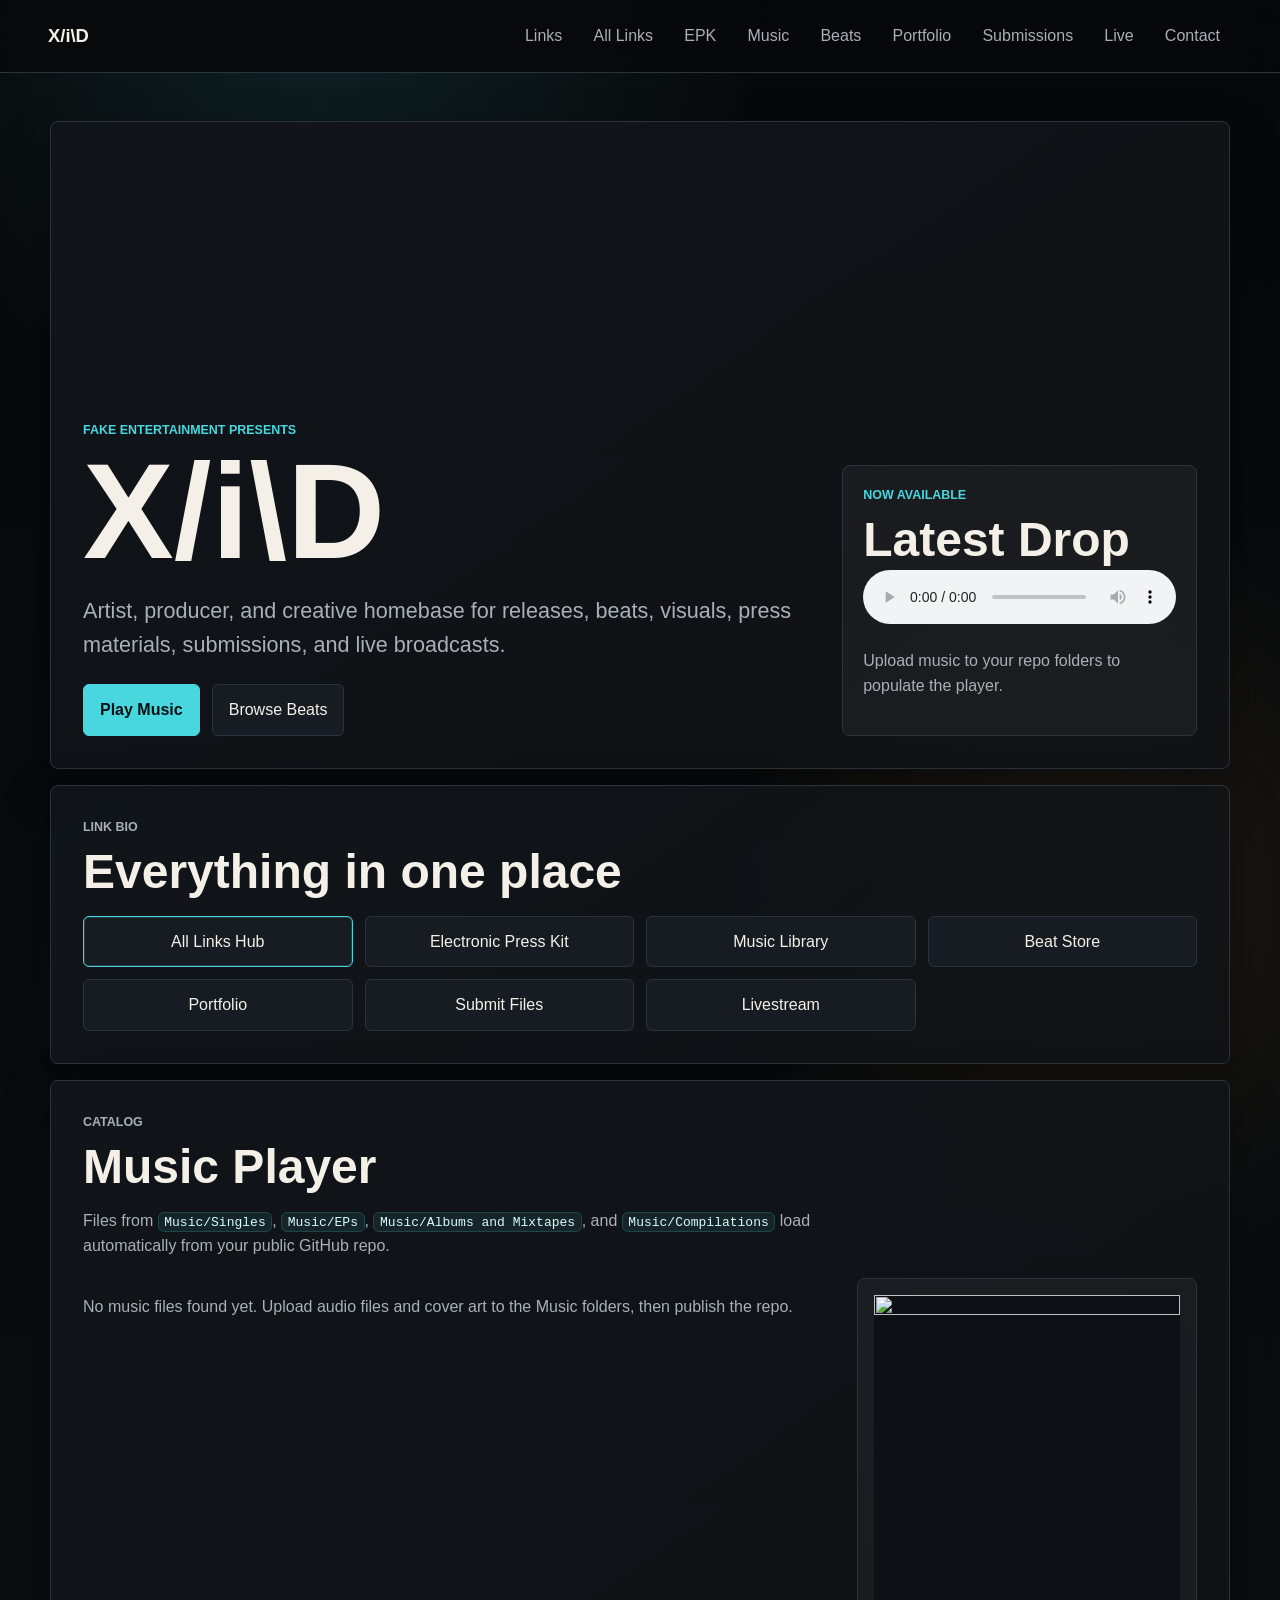
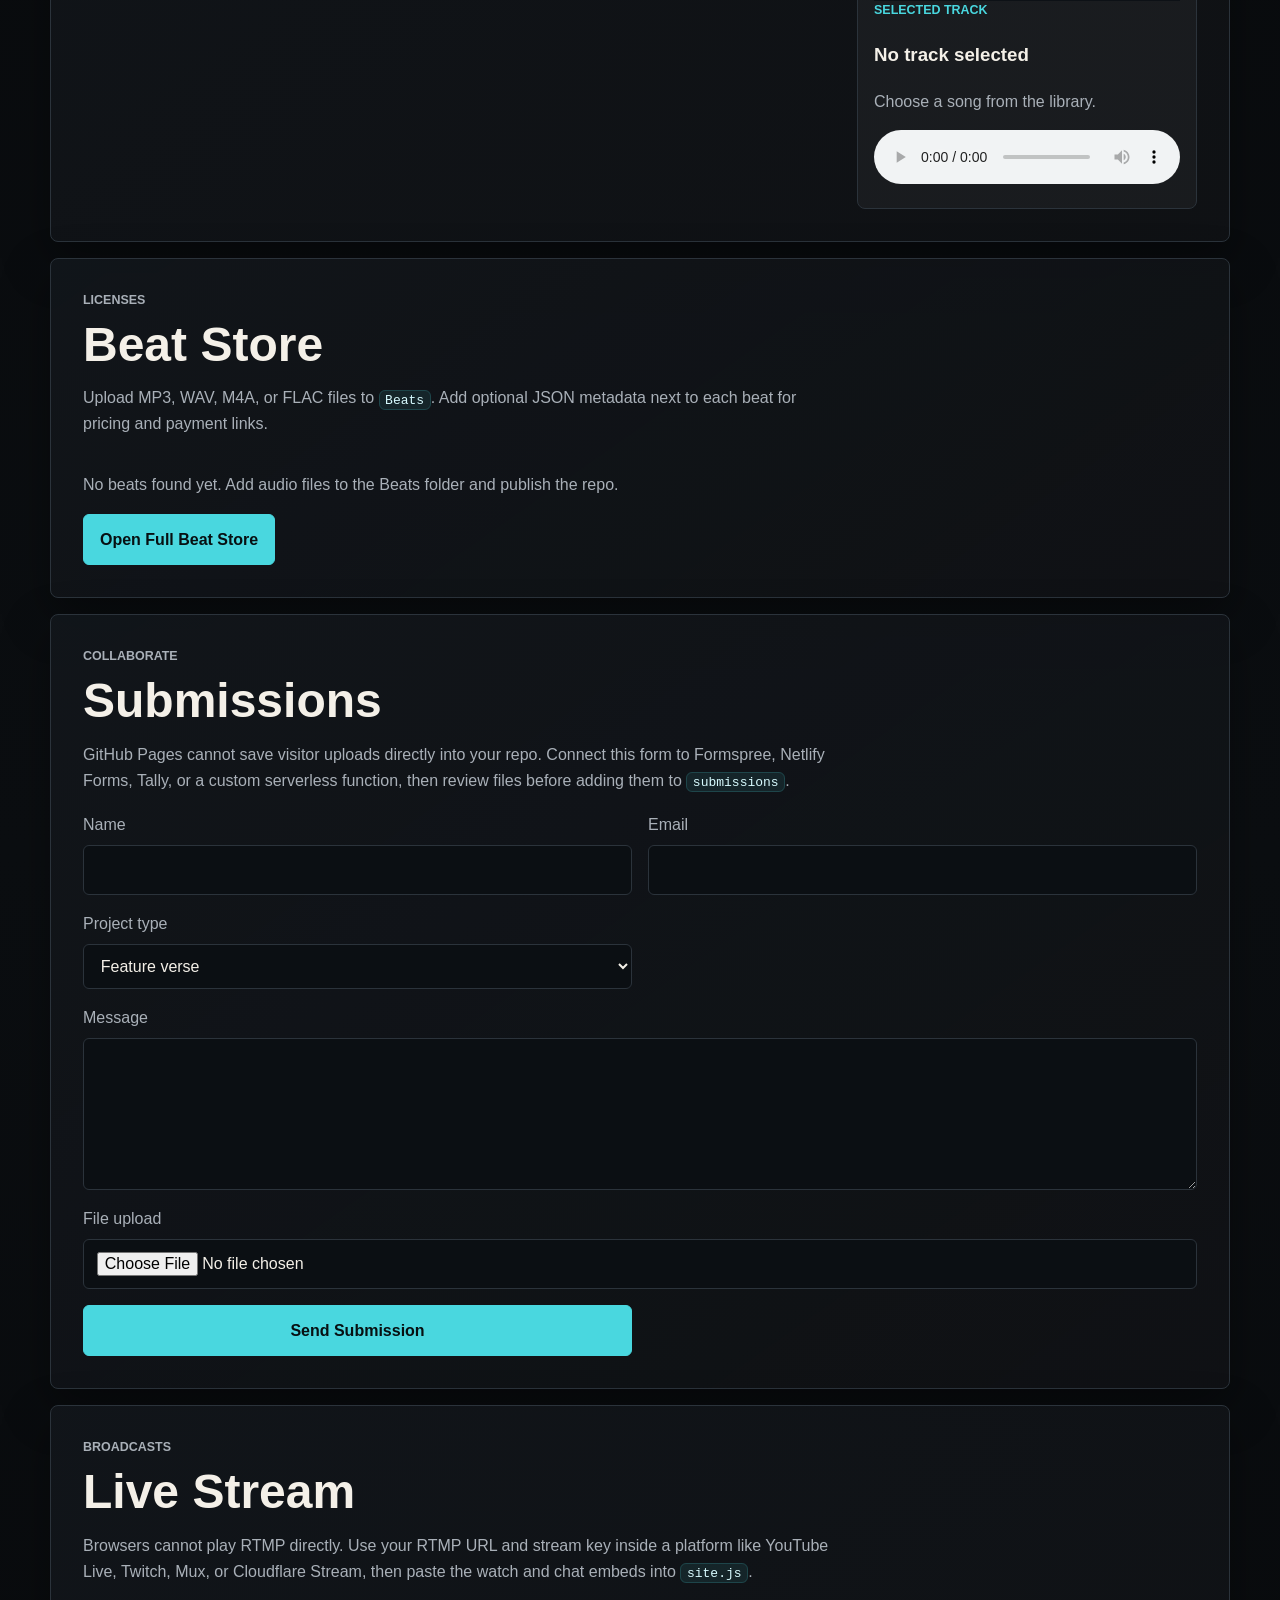
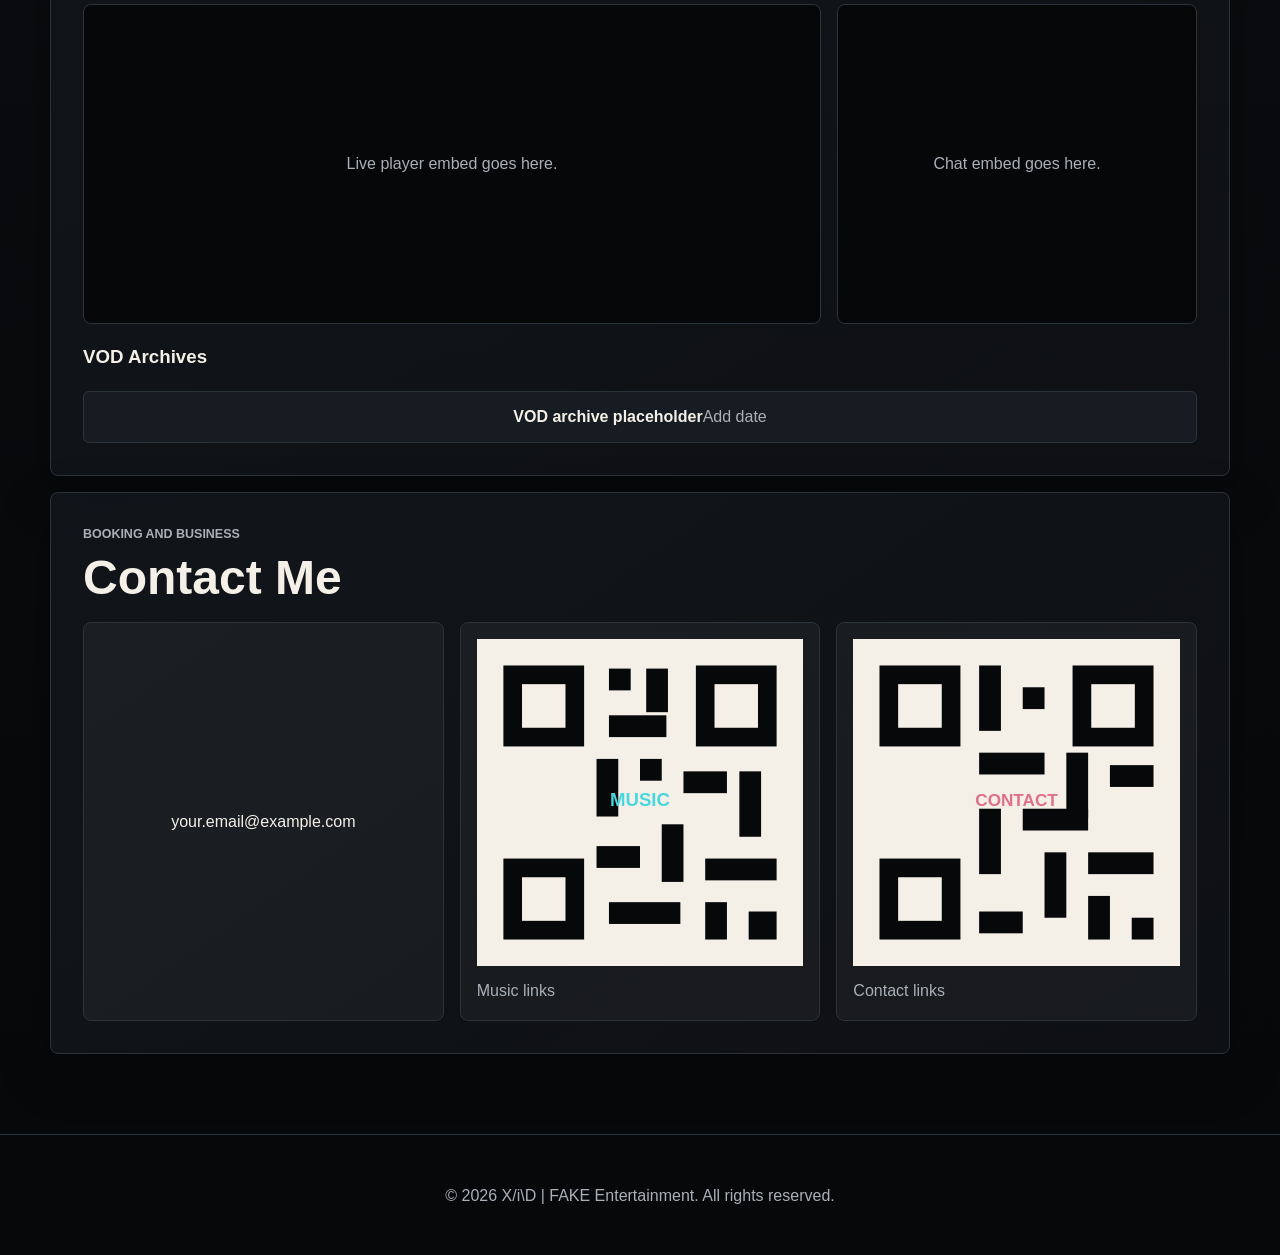
==== index.html @ 78665a9a "new file:   "Music/Singles/B\303\212TTR D\303\205YZZ/B\303\212TTR D\303\205YZZ.wav" 	new file:   "Mu" ====
<!DOCTYPE html>
<html lang="en">
<head>
    <meta charset="UTF-8">
    <meta name="viewport" content="width=device-width, initial-scale=1.0">
    <title>X/i\D | Homebase</title>
    <meta name="description" content="The official homebase for X/i\D: EPK, music, beat store, portfolio, submissions, livestreams, and contact links.">
    <link rel="stylesheet" href="style.css">
</head>
<body>
    <header class="site-header">
        <a class="brand" href="index.html" aria-label="X/i\D home">X/i\D</a>
        <nav class="site-nav" aria-label="Primary navigation">
            <a href="#links">Links</a>
            <a href="links.html">All Links</a>
            <a href="epk.html">EPK</a>
            <a href="#music">Music</a>
            <a href="beatstore.html">Beats</a>
            <a href="portfolio.html">Portfolio</a>
            <a href="#submissions">Submissions</a>
            <a href="#live">Live</a>
            <a href="#contact">Contact</a>
        </nav>
    </header>

    <main>
        <section class="hero section-band" id="top">
            <div class="hero-copy">
                <p class="eyebrow">FAKE Entertainment presents</p>
                <h1>X/i\D</h1>
                <p class="lead">Artist, producer, and creative homebase for releases, beats, visuals, press materials, submissions, and live broadcasts.</p>
                <div class="hero-actions">
                    <a class="button primary" href="#music">Play Music</a>
                    <a class="button" href="beatstore.html">Browse Beats</a>
                </div>
            </div>
            <div class="hero-panel" aria-label="Featured player">
                <p class="panel-label">Now available</p>
                <h2>Latest Drop</h2>
                <audio controls preload="metadata" id="featured-player"></audio>
                <p class="muted" id="featured-title">Upload music to your repo folders to populate the player.</p>
            </div>
        </section>

        <section class="section-band" id="links">
            <div class="section-heading">
                <p class="eyebrow">Link bio</p>
                <h2>Everything in one place</h2>
            </div>
            <div class="link-grid">
                <a class="link-tile featured-link" href="links.html">All Links Hub</a>
                <a class="link-tile" href="epk.html">Electronic Press Kit</a>
                <a class="link-tile" href="#music">Music Library</a>
                <a class="link-tile" href="beatstore.html">Beat Store</a>
                <a class="link-tile" href="portfolio.html">Portfolio</a>
                <a class="link-tile" href="#submissions">Submit Files</a>
                <a class="link-tile" href="#live">Livestream</a>
            </div>
        </section>

        <section class="section-band" id="music">
            <div class="section-heading">
                <p class="eyebrow">Catalog</p>
                <h2>Music Player</h2>
                <p>Files from <code>Music/Singles</code>, <code>Music/EPs</code>, <code>Music/Albums and Mixtapes</code>, and <code>Music/Compilations</code> load automatically from your public GitHub repo.</p>
            </div>
            <div class="tabs" id="music-tabs" role="tablist" aria-label="Music categories"></div>
            <div class="music-layout">
                <div class="release-grid" id="music-library" aria-live="polite"></div>
                <aside class="player-dock" aria-label="Music player">
                    <img id="player-art" src="" alt="" hidden>
                    <p class="panel-label">Selected track</p>
                    <h3 id="player-title">No track selected</h3>
                    <p class="muted" id="player-meta">Choose a song from the library.</p>
                    <audio id="main-audio" controls preload="metadata"></audio>
                </aside>
            </div>
        </section>

        <section class="section-band" id="beat-preview">
            <div class="section-heading">
                <p class="eyebrow">Licenses</p>
                <h2>Beat Store</h2>
                <p>Upload MP3, WAV, M4A, or FLAC files to <code>Beats</code>. Add optional JSON metadata next to each beat for pricing and payment links.</p>
            </div>
            <div class="beat-grid" id="beats-preview" aria-live="polite"></div>
            <a class="button primary" href="beatstore.html">Open Full Beat Store</a>
        </section>

        <section class="section-band" id="submissions">
            <div class="section-heading">
                <p class="eyebrow">Collaborate</p>
                <h2>Submissions</h2>
                <p>GitHub Pages cannot save visitor uploads directly into your repo. Connect this form to Formspree, Netlify Forms, Tally, or a custom serverless function, then review files before adding them to <code>submissions</code>.</p>
            </div>
            <form class="submission-form" action="https://formspree.io/f/YOUR_FORM_ID" method="POST" enctype="multipart/form-data">
                <label>Name<input name="name" autocomplete="name" required></label>
                <label>Email<input name="email" type="email" autocomplete="email" required></label>
                <label>Project type
                    <select name="project_type">
                        <option>Feature verse</option>
                        <option>Beat submission</option>
                        <option>Mix/master request</option>
                        <option>Visual portfolio inquiry</option>
                    </select>
                </label>
                <label>Message<textarea name="message" rows="5" required></textarea></label>
                <label>File upload<input name="upload" type="file" accept=".mp3,.wav,.m4a,.flac,.zip,.jpg,.png,.pdf"></label>
                <button class="button primary" type="submit">Send Submission</button>
            </form>
        </section>

        <section class="section-band" id="live">
            <div class="section-heading">
                <p class="eyebrow">Broadcasts</p>
                <h2>Live Stream</h2>
                <p>Browsers cannot play RTMP directly. Use your RTMP URL and stream key inside a platform like YouTube Live, Twitch, Mux, or Cloudflare Stream, then paste the watch and chat embeds into <code>site.js</code>.</p>
            </div>
            <div class="live-grid">
                <div class="embed-shell" id="live-player">Live player embed goes here.</div>
                <div class="embed-shell chat" id="live-chat">Chat embed goes here.</div>
            </div>
            <h3>VOD Archives</h3>
            <div class="vod-grid" id="vod-archives"></div>
        </section>

        <section class="section-band" id="contact">
            <div class="section-heading">
                <p class="eyebrow">Booking and business</p>
                <h2>Contact Me</h2>
            </div>
            <div class="contact-grid">
                <a class="contact-card" href="mailto:your.email@example.com">your.email@example.com</a>
                <figure class="qr-card">
                    <img src="assets/qr-music.svg" alt="QR code for music links">
                    <figcaption>Music links</figcaption>
                </figure>
                <figure class="qr-card">
                    <img src="assets/qr-contact.svg" alt="QR code for contact links">
                    <figcaption>Contact links</figcaption>
                </figure>
            </div>
        </section>
    </main>

    <footer>
        <p>&copy; <span id="year"></span> X/i\D | FAKE Entertainment. All rights reserved.</p>
    </footer>

    <script src="site.js"></script>
</body>
</html>
---- style.css ----
:root {
    --bg: #07080a;
    --surface: #11151a;
    --surface-2: #171c22;
    --text: #f4f0e8;
    --muted: #a9b0b8;
    --line: #2b333b;
    --cyan: #49d7df;
    --gold: #f0b85b;
    --rose: #df6f8b;
    --green: #8fcb9b;
    --shadow: 0 18px 48px rgba(0, 0, 0, 0.35);
}

* {
    box-sizing: border-box;
}

html {
    scroll-behavior: smooth;
}

body {
    margin: 0;
    color: var(--text);
    background:
        radial-gradient(circle at 25% 0%, rgba(73, 215, 223, 0.12), transparent 28rem),
        radial-gradient(circle at 85% 20%, rgba(240, 184, 91, 0.1), transparent 24rem),
        linear-gradient(180deg, #07080a 0%, #0b0e11 55%, #07080a 100%);
    font-family: Inter, "Segoe UI", Roboto, Arial, sans-serif;
    line-height: 1.6;
}

a {
    color: inherit;
}

img {
    display: block;
    max-width: 100%;
}

code,
pre {
    color: #d8fbff;
    background: rgba(73, 215, 223, 0.09);
    border: 1px solid rgba(73, 215, 223, 0.18);
    border-radius: 6px;
}

code {
    padding: 0.1rem 0.35rem;
}

pre {
    overflow-x: auto;
    padding: 1rem;
}

.site-header {
    position: sticky;
    top: 0;
    z-index: 10;
    display: flex;
    align-items: center;
    justify-content: space-between;
    gap: 1rem;
    padding: 1rem clamp(1rem, 4vw, 3rem);
    background: rgba(7, 8, 10, 0.88);
    border-bottom: 1px solid var(--line);
    backdrop-filter: blur(16px);
}

.brand {
    color: var(--text);
    font-size: 1.15rem;
    font-weight: 800;
    letter-spacing: 0;
    text-decoration: none;
}

.site-nav {
    display: flex;
    flex-wrap: wrap;
    justify-content: flex-end;
    gap: 0.45rem;
}

.site-nav a {
    min-height: 2.2rem;
    display: inline-flex;
    align-items: center;
    padding: 0.45rem 0.75rem;
    color: var(--muted);
    text-decoration: none;
    border-radius: 6px;
    transition: color 160ms ease, background 160ms ease;
}

.site-nav a:hover,
.site-nav a[aria-current="page"] {
    color: var(--text);
    background: rgba(255, 255, 255, 0.08);
}

main {
    width: min(1180px, calc(100% - 2rem));
    margin: 0 auto;
    padding: 2rem 0 4rem;
}

.section-band {
    margin: 1rem 0;
    padding: clamp(1.15rem, 3vw, 2rem);
    background: linear-gradient(145deg, rgba(17, 21, 26, 0.95), rgba(16, 18, 21, 0.82));
    border: 1px solid var(--line);
    border-radius: 8px;
    box-shadow: var(--shadow);
}

.hero {
    min-height: 72vh;
    display: grid;
    grid-template-columns: minmax(0, 1.35fr) minmax(300px, 0.65fr);
    align-items: end;
    gap: 1.4rem;
}

.hero.compact {
    min-height: 34vh;
    align-items: center;
}

.hero h1 {
    margin: 0;
    font-size: clamp(3.4rem, 12vw, 8.5rem);
    line-height: 0.9;
    letter-spacing: 0;
}

.hero.compact h1 {
    font-size: clamp(2.6rem, 8vw, 5.8rem);
}

.lead {
    max-width: 64ch;
    color: var(--muted);
    font-size: clamp(1.05rem, 2vw, 1.35rem);
}

.eyebrow,
.panel-label {
    margin: 0 0 0.55rem;
    color: var(--cyan);
    font-size: 0.78rem;
    font-weight: 800;
    text-transform: uppercase;
}

.hero-actions,
.tabs,
.list-stack {
    display: flex;
    flex-wrap: wrap;
    gap: 0.75rem;
}

.link-grid {
    display: grid;
    grid-template-columns: repeat(auto-fit, minmax(220px, 1fr));
    gap: 0.75rem;
}

.button,
button.button,
.link-tile,
.list-stack a {
    min-height: 2.75rem;
    display: inline-flex;
    align-items: center;
    justify-content: center;
    padding: 0.75rem 1rem;
    color: var(--text);
    background: var(--surface-2);
    border: 1px solid var(--line);
    border-radius: 6px;
    text-align: center;
    text-decoration: none;
    cursor: pointer;
    font: inherit;
}

.button.primary,
button.button.primary,
.tabs button.active {
    color: #071012;
    background: var(--cyan);
    border-color: var(--cyan);
    font-weight: 800;
}

.hero-panel,
.player-dock,
.contact-card,
.qr-card,
.project-card,
.release-card,
.beat-card,
.stat-grid div {
    background: rgba(255, 255, 255, 0.045);
    border: 1px solid var(--line);
    border-radius: 8px;
}

.hero-panel {
    padding: 1.25rem;
}

.hero-panel audio,
.player-dock audio,
.release-card audio,
.beat-card audio {
    width: 100%;
}

.section-heading {
    max-width: 760px;
    margin-bottom: 1.2rem;
}

.section-heading h2,
.project-card h2,
.hero-panel h2 {
    margin: 0 0 0.35rem;
    font-size: clamp(1.7rem, 4vw, 3rem);
    line-height: 1.04;
    letter-spacing: 0;
}

.section-heading p,
.muted {
    color: var(--muted);
}

.music-layout {
    display: grid;
    grid-template-columns: minmax(0, 1fr) minmax(280px, 340px);
    gap: 1rem;
    align-items: start;
}

.release-grid,
.beat-grid,
.portfolio-grid,
.media-grid,
.contact-grid,
.vod-grid,
.stat-grid {
    display: grid;
    grid-template-columns: repeat(auto-fit, minmax(220px, 1fr));
    gap: 1rem;
}

.release-card,
.beat-card,
.project-card {
    overflow: hidden;
}

.release-card img,
.beat-card img,
.project-card img,
.media-grid img,
.qr-card img,
#player-art {
    width: 100%;
    aspect-ratio: 1;
    object-fit: cover;
    background: #0d1116;
}

.release-card .card-body,
.beat-card .card-body,
.project-card {
    padding: 1rem;
}

.release-card h3,
.beat-card h3,
.project-card h2 {
    margin: 0 0 0.35rem;
}

.card-meta {
    margin: 0 0 0.8rem;
    color: var(--muted);
    font-size: 0.93rem;
}

.player-dock {
    position: sticky;
    top: 5.5rem;
    padding: 1rem;
}

.submission-form {
    display: grid;
    grid-template-columns: repeat(2, minmax(0, 1fr));
    gap: 1rem;
}

.submission-form label {
    display: grid;
    gap: 0.45rem;
    color: var(--muted);
}

.submission-form label:nth-child(4),
.submission-form label:nth-child(5) {
    grid-column: 1 / -1;
}

input,
select,
textarea {
    width: 100%;
    min-height: 2.8rem;
    padding: 0.7rem 0.8rem;
    color: var(--text);
    background: #0b0f13;
    border: 1px solid var(--line);
    border-radius: 6px;
    font: inherit;
}

textarea {
    resize: vertical;
}

.live-grid {
    display: grid;
    grid-template-columns: minmax(0, 1fr) minmax(260px, 360px);
    gap: 1rem;
}

.embed-shell {
    min-height: 320px;
    display: grid;
    place-items: center;
    padding: 1rem;
    color: var(--muted);
    background: #050709;
    border: 1px solid var(--line);
    border-radius: 8px;
    overflow: hidden;
}

.embed-shell.wide {
    min-height: 420px;
}

.embed-shell iframe {
    width: 100%;
    height: 100%;
    border: 0;
}

.qr-card {
    margin: 0;
    padding: 1rem;
}

.qr-card figcaption {
    margin-top: 0.75rem;
    color: var(--muted);
}

footer {
    padding: 2rem 1rem;
    color: var(--muted);
    text-align: center;
    border-top: 1px solid var(--line);
}

@media (max-width: 820px) {
    .site-header {
        align-items: flex-start;
        flex-direction: column;
    }

    .site-nav {
        justify-content: flex-start;
    }

    .hero,
    .music-layout,
    .live-grid,
    .submission-form {
        grid-template-columns: 1fr;
    }

    .player-dock {
        position: static;
    }
}

.links-page {
    width: min(760px, calc(100% - 2rem));
}

.all-links-hero {
    min-height: auto;
    text-align: center;
}

.all-links-hero h1 {
    margin: 0;
    font-size: clamp(3rem, 10vw, 6rem);
    line-height: 0.9;
}

.all-links-hero .lead {
    margin-left: auto;
    margin-right: auto;
}

.profile-avatar {
    width: min(160px, 42vw);
    aspect-ratio: 1;
    margin: 0 auto 1rem;
    border: 2px solid var(--line);
    border-radius: 50%;
    object-fit: cover;
    box-shadow: 0 18px 44px rgba(0, 0, 0, 0.34);
}

.quick-socials,
.link-stack,
.social-grid {
    display: grid;
    gap: 0.75rem;
}

.quick-socials {
    grid-template-columns: repeat(auto-fit, minmax(120px, 1fr));
    margin-top: 1.2rem;
}

.quick-socials a,
.social-grid a {
    padding: 0.85rem 1rem;
    color: var(--text);
    background: rgba(255, 255, 255, 0.05);
    border: 1px solid var(--line);
    border-radius: 8px;
    text-decoration: none;
}

.mega-link {
    display: grid;
    gap: 0.15rem;
    padding: 1.05rem 1.15rem;
    color: var(--text);
    background: rgba(255, 255, 255, 0.05);
    border: 1px solid var(--line);
    border-left-width: 6px;
    border-radius: 8px;
    text-decoration: none;
}

.mega-link span {
    font-size: 1.2rem;
    font-weight: 800;
}

.mega-link small,
.social-grid span {
    color: var(--muted);
}

.accent-cyan { border-left-color: var(--cyan); }
.accent-gold { border-left-color: var(--gold); }
.accent-rose { border-left-color: var(--rose); }
.accent-green { border-left-color: var(--green); }

.compact-links {
    grid-template-columns: repeat(auto-fit, minmax(160px, 1fr));
}

.link-tile {
    width: 100%;
}

.featured-link {
    border-color: var(--cyan);
    box-shadow: 0 0 0 1px rgba(73, 215, 223, 0.18) inset;
}

.social-grid {
    grid-template-columns: repeat(auto-fit, minmax(180px, 1fr));
}

.social-grid strong,
.social-grid span {
    display: block;
}

/* Better focus styles and mobile polish */
:focus-visible {
    outline: 2px solid var(--cyan);
    outline-offset: 3px;
}

.contact-card {
    min-height: 8rem;
    display: flex;
    align-items: center;
    justify-content: center;
    padding: 1rem;
    text-align: center;
    text-decoration: none;
    overflow-wrap: anywhere;
}

.mega-link:hover,
.quick-socials a:hover,
.social-grid a:hover,
.link-tile:hover,
.button:hover {
    transform: translateY(-1px);
    border-color: rgba(73, 215, 223, 0.55);
}

.mega-link,
.quick-socials a,
.social-grid a,
.link-tile,
.button {
    transition: transform 160ms ease, border-color 160ms ease, background 160ms ease;
}

@media (max-width: 560px) {
    main,
    .links-page {
        width: min(100% - 1rem, 1180px);
        padding-top: 1rem;
    }

    .section-band {
        padding: 1rem;
    }

    .site-nav a {
        padding-inline: 0.62rem;
        font-size: 0.92rem;
    }

    .link-grid,
    .compact-links,
    .quick-socials,
    .social-grid {
        grid-template-columns: 1fr;
    }

    .hero h1,
    .all-links-hero h1 {
        font-size: clamp(3rem, 18vw, 5rem);
    }
}
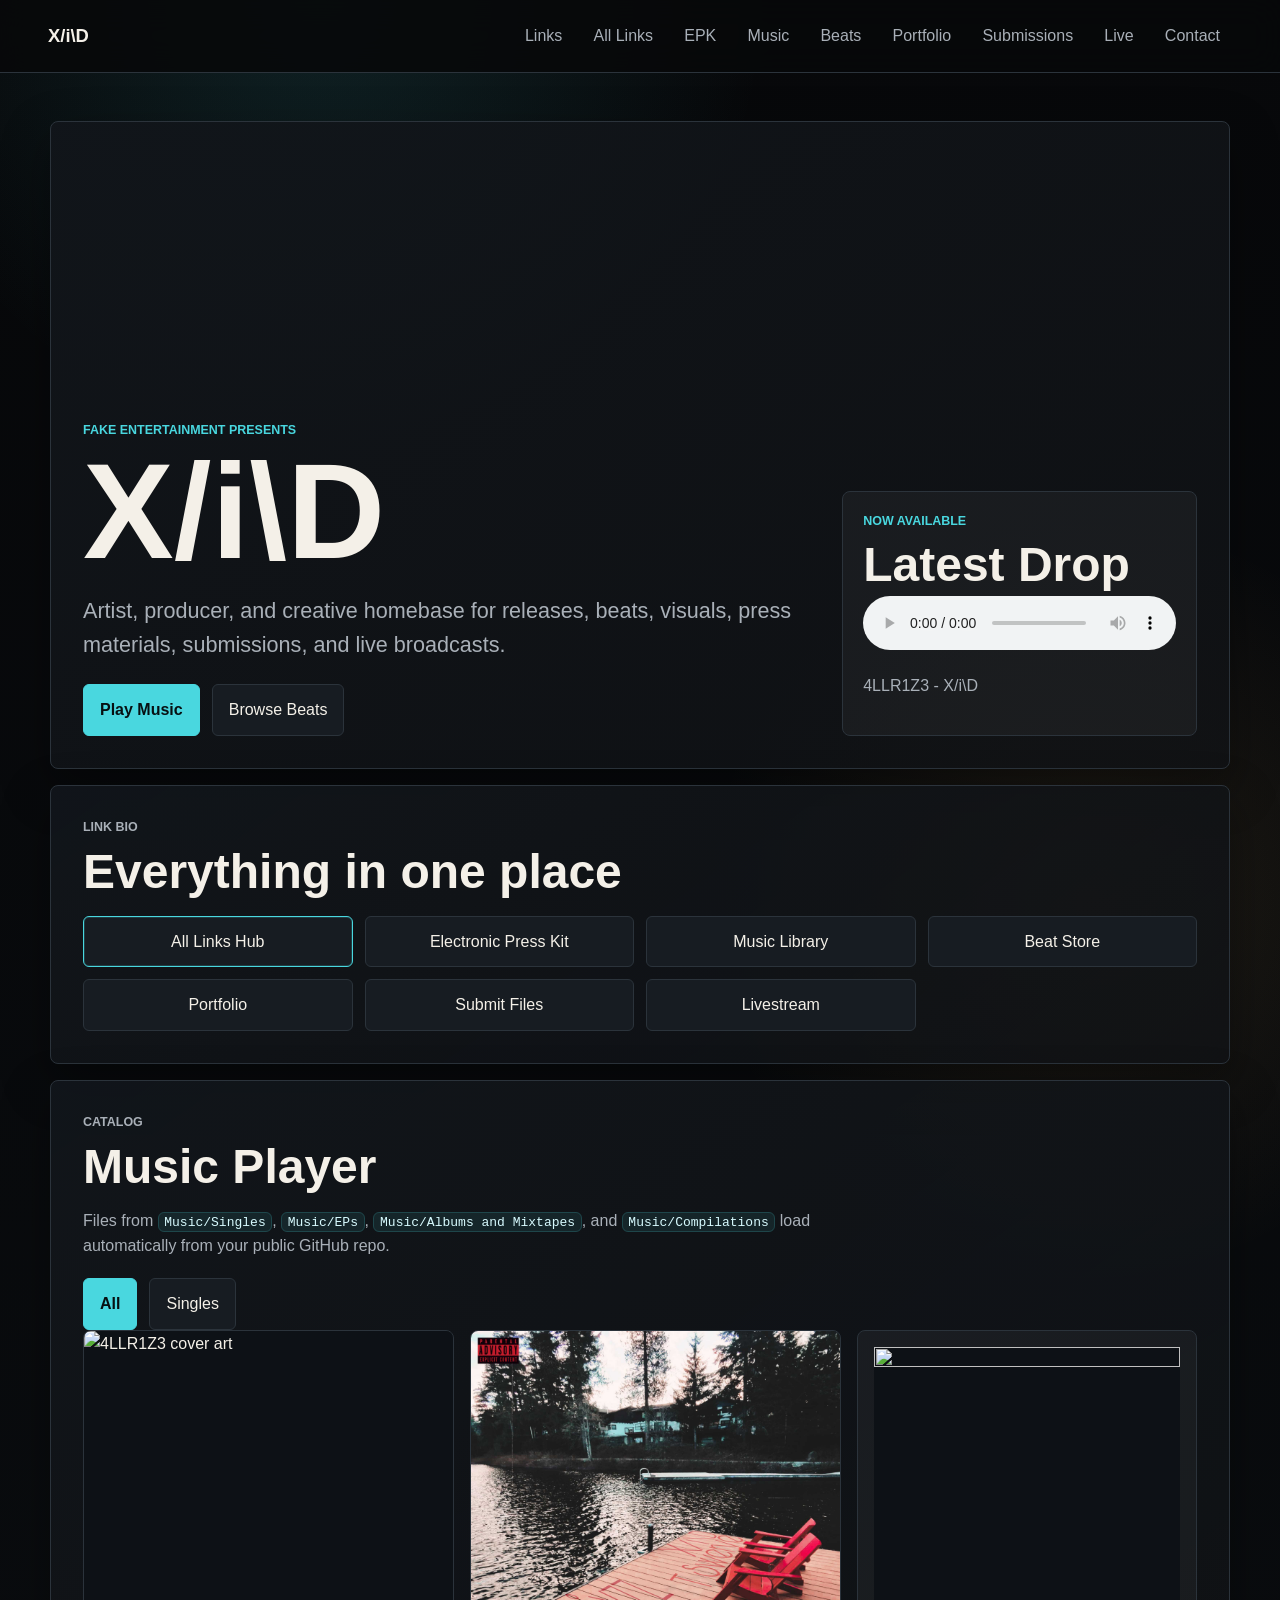
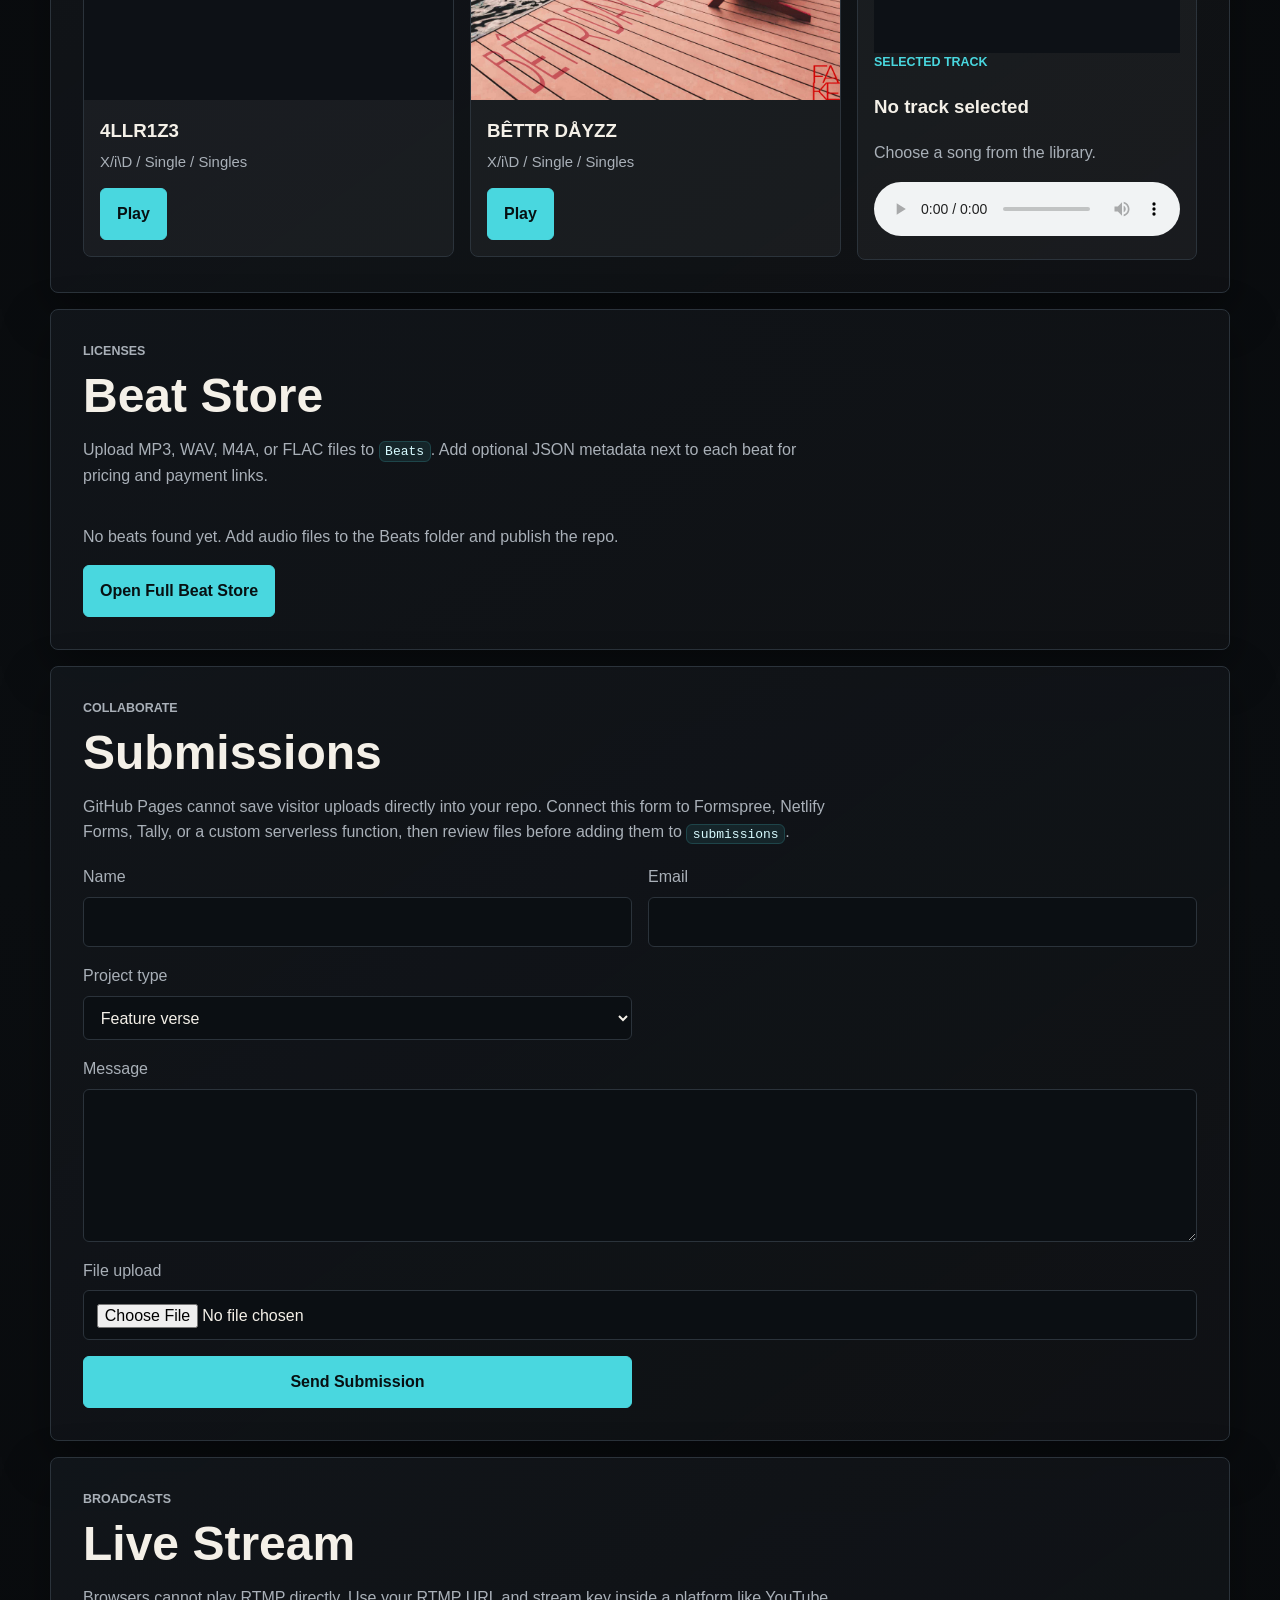
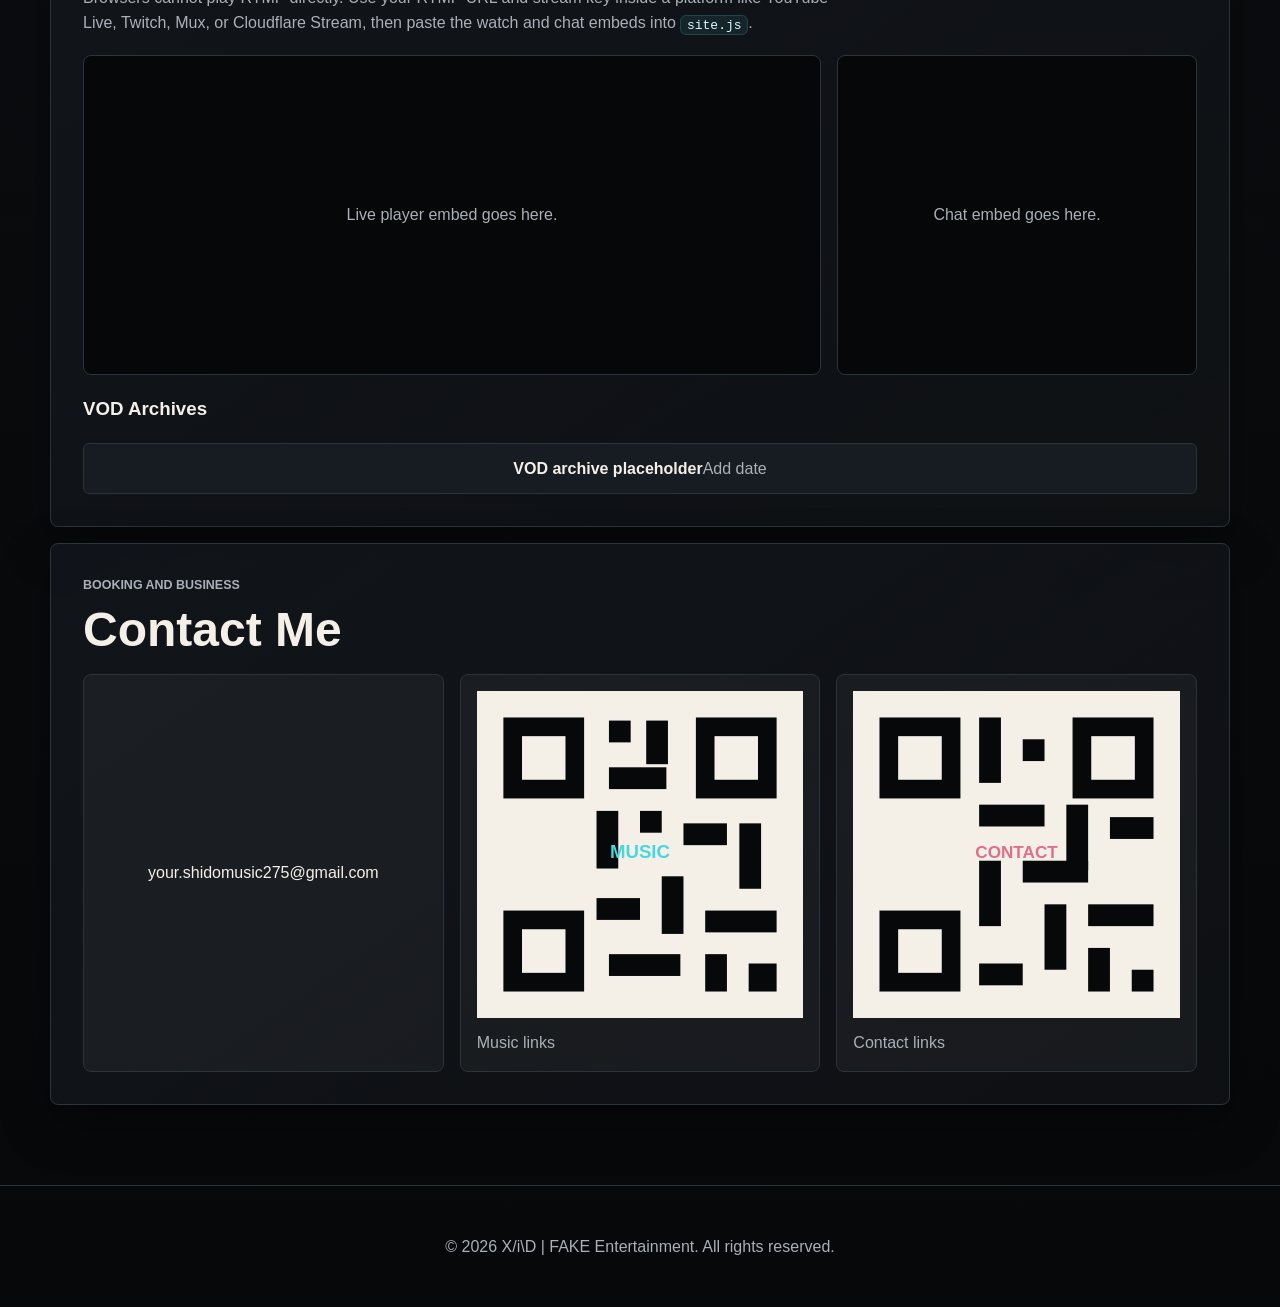
==== commit 5ff347a4: "new file:   Music/EPs/The JailBreakk/DeDdwr0ng.wav 	new file:   Music/EPs/The JailBreakk/DrVgGaH.wav" ====
--- a/index.html
+++ b/index.html
@@ -12,7 +12,7 @@
         <a class="brand" href="index.html" aria-label="X/i\D home">X/i\D</a>
         <nav class="site-nav" aria-label="Primary navigation">
             <a href="#links">Links</a>
-            <a href="links.html">All Links</a>
+            <a href="link.html">All Links</a>
             <a href="epk.html">EPK</a>
             <a href="#music">Music</a>
             <a href="beatstore.html">Beats</a>
@@ -48,7 +48,7 @@
                 <h2>Everything in one place</h2>
             </div>
             <div class="link-grid">
-                <a class="link-tile featured-link" href="links.html">All Links Hub</a>
+                <a class="link-tile featured-link" href="link.html">All Links Hub</a>
                 <a class="link-tile" href="epk.html">Electronic Press Kit</a>
                 <a class="link-tile" href="#music">Music Library</a>
                 <a class="link-tile" href="beatstore.html">Beat Store</a>
@@ -130,7 +130,7 @@
                 <h2>Contact Me</h2>
             </div>
             <div class="contact-grid">
-                <a class="contact-card" href="mailto:your.email@example.com">your.email@example.com</a>
+                <a class="contact-card" href="mailto:your.shidomusic275@gmail.com">your.shidomusic275@gmail.com</a>
                 <figure class="qr-card">
                     <img src="assets/qr-music.svg" alt="QR code for music links">
                     <figcaption>Music links</figcaption>
@@ -151,3 +151,4 @@
 </body>
 </html>
 
+
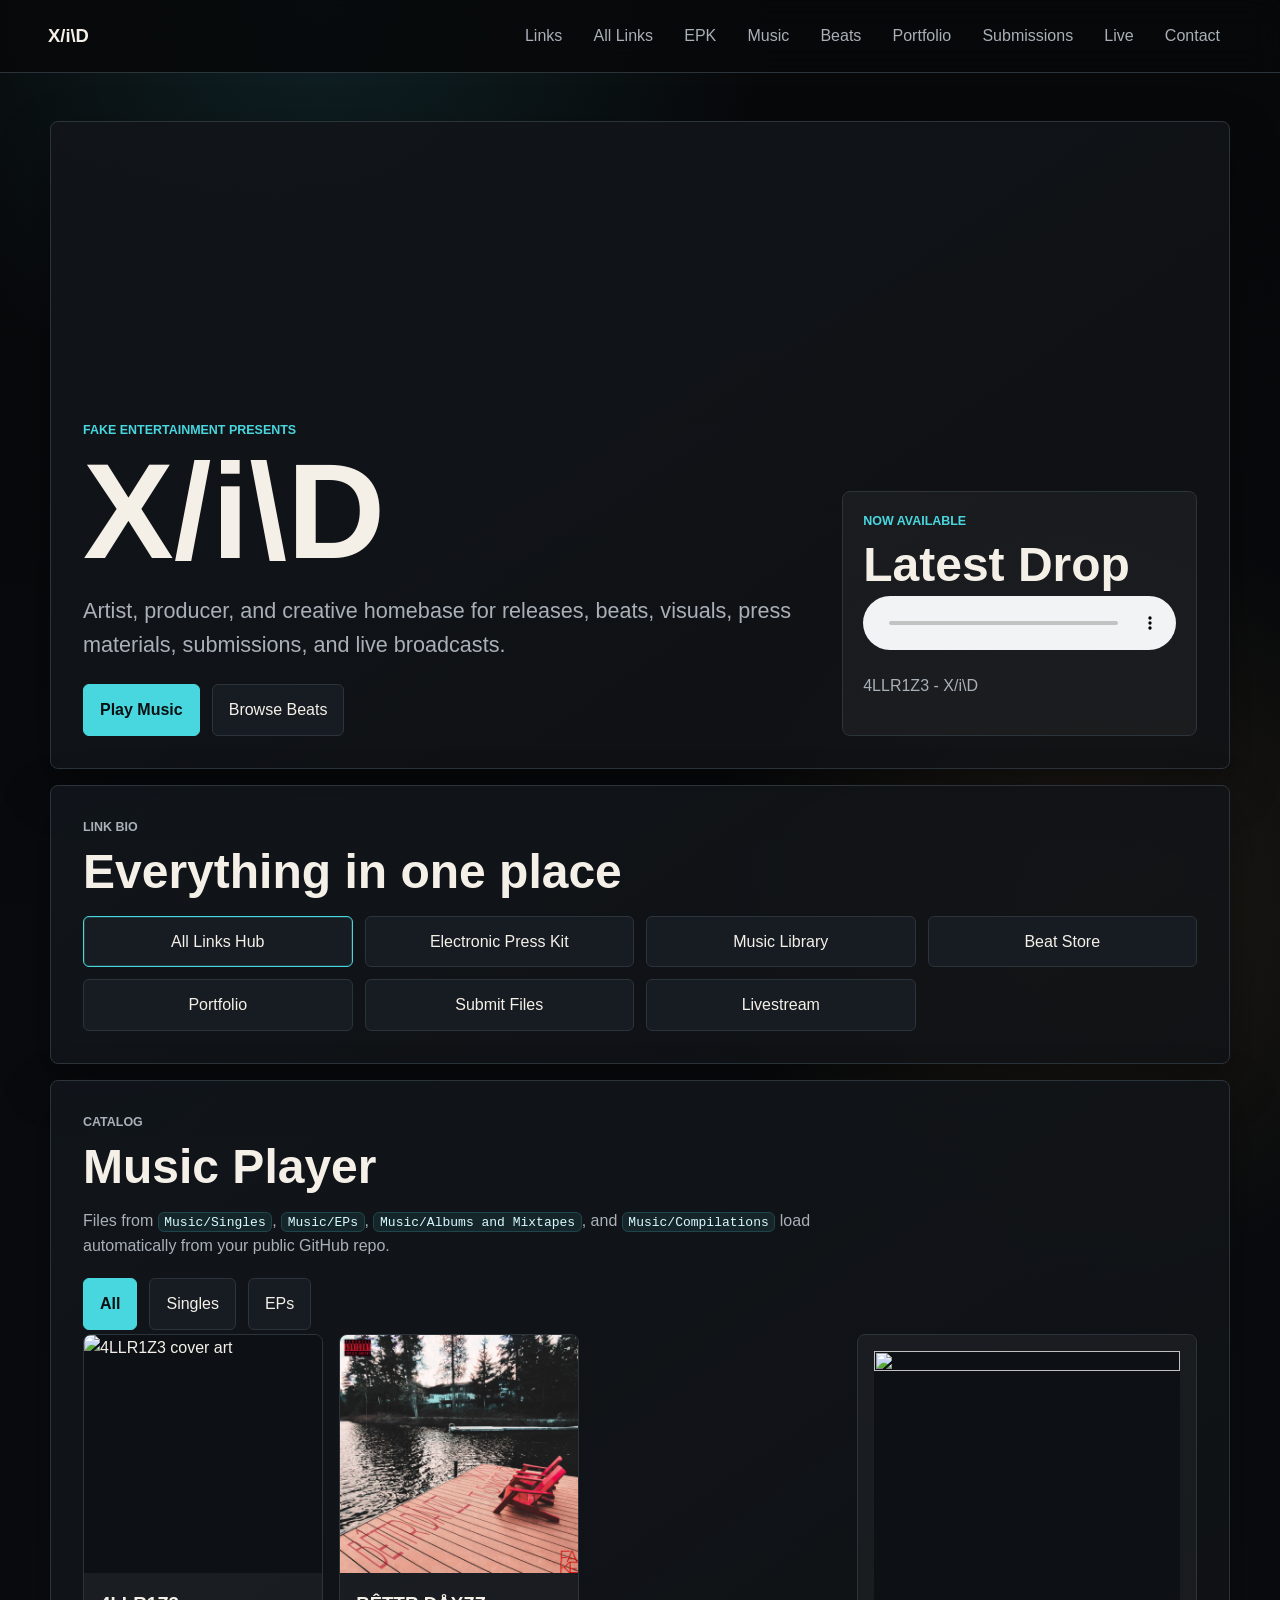
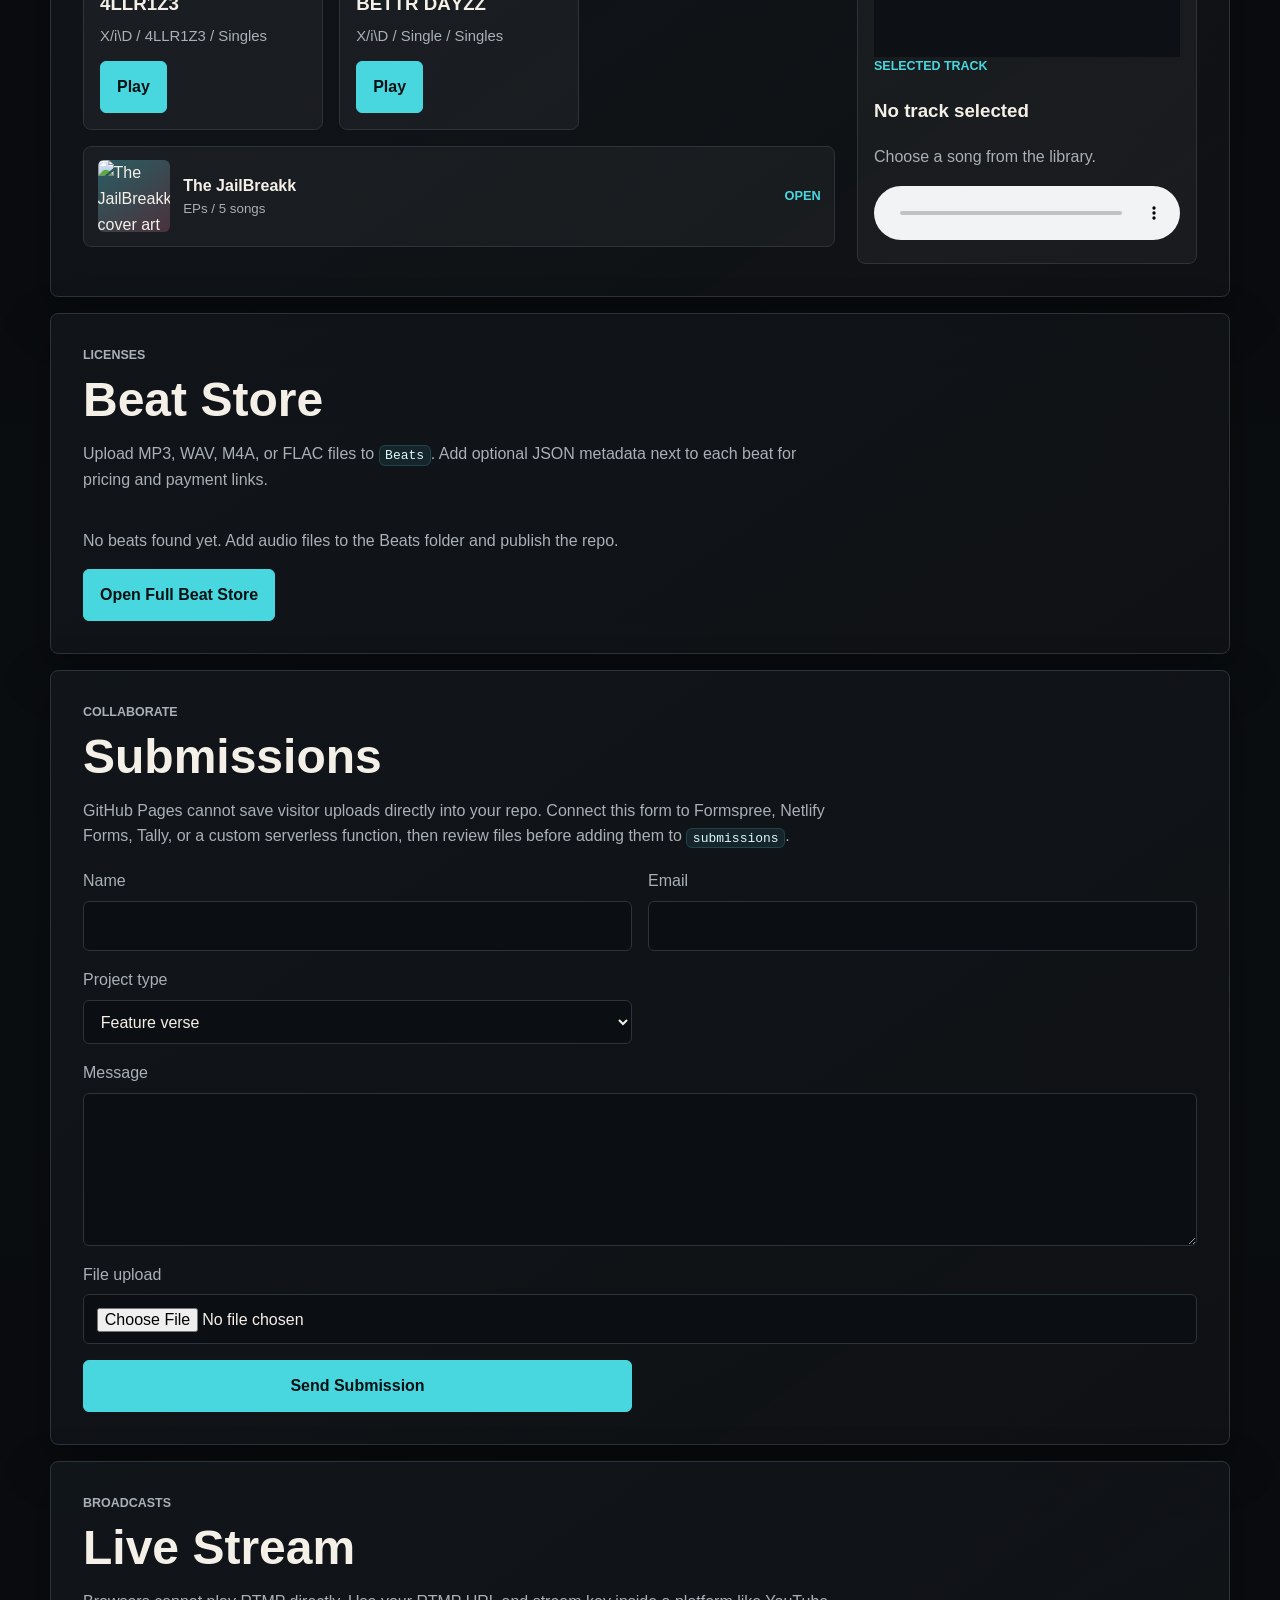
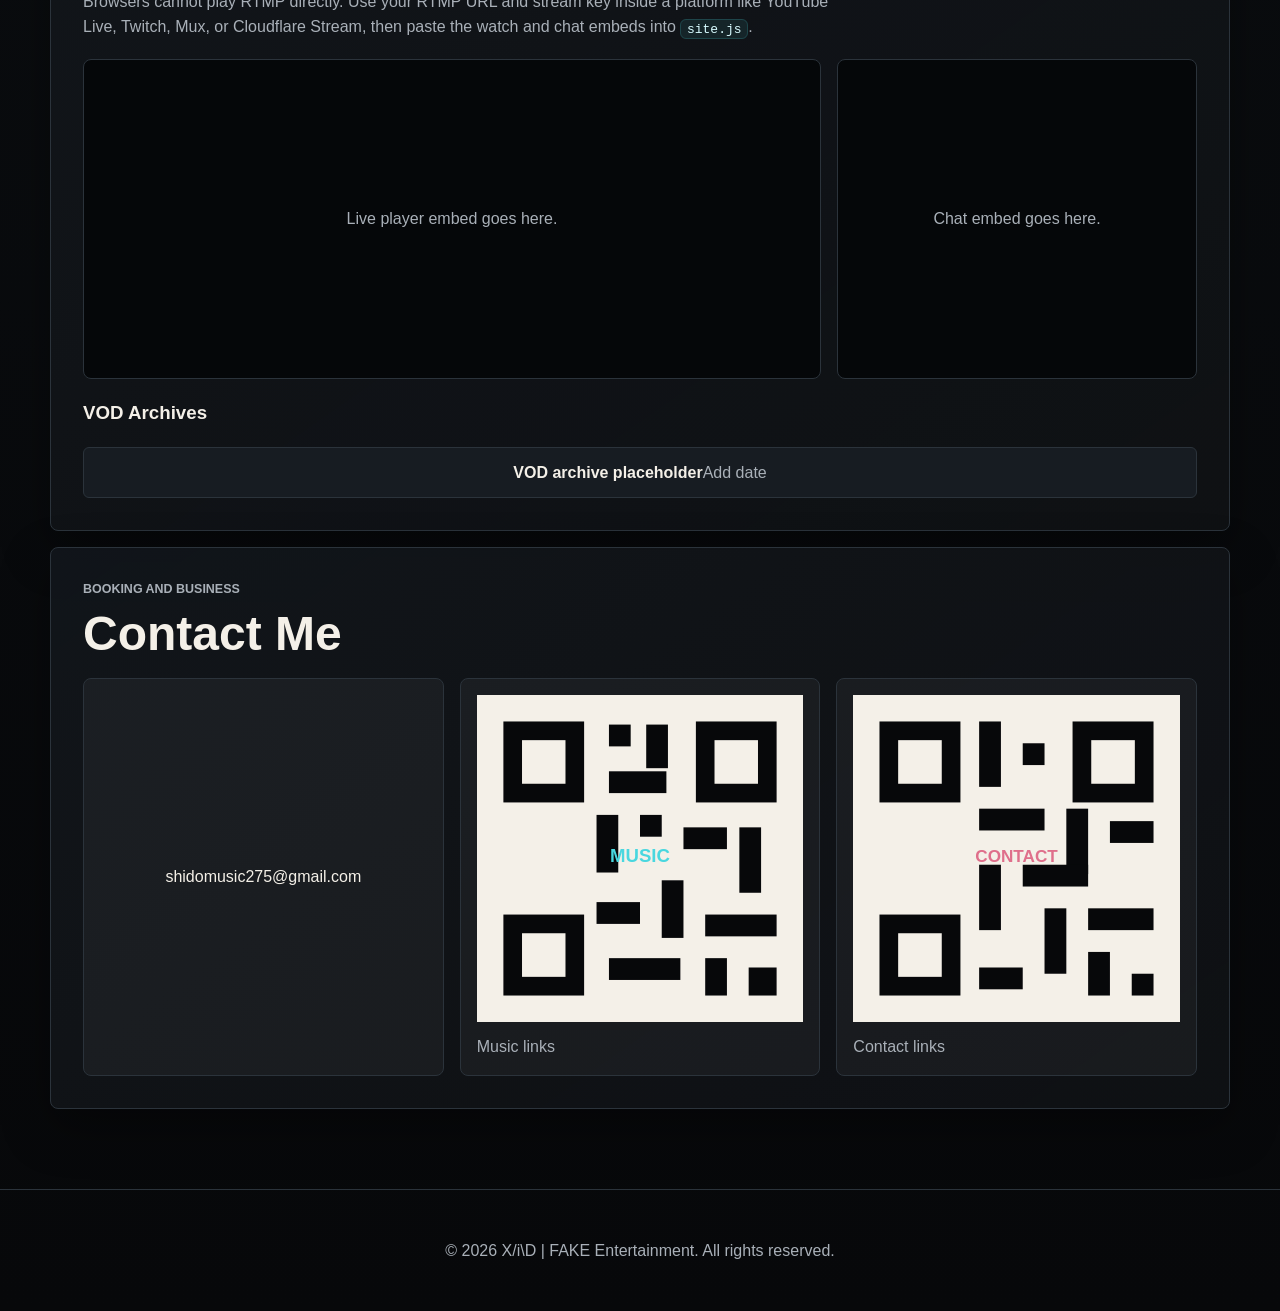
==== commit 1ab8ab39: "modified:   Music/Singles/4LLR1Z3/metadata.json 	modified:   index.html 	modified:   music-manifest." ====
--- a/index.html
+++ b/index.html
@@ -130,7 +130,7 @@
                 <h2>Contact Me</h2>
             </div>
             <div class="contact-grid">
-                <a class="contact-card" href="mailto:your.shidomusic275@gmail.com">your.shidomusic275@gmail.com</a>
+                <a class="contact-card" href="mailto:shidomusic275@gmail.com">shidomusic275@gmail.com</a>
                 <figure class="qr-card">
                     <img src="assets/qr-music.svg" alt="QR code for music links">
                     <figcaption>Music links</figcaption>
--- a/style.css
+++ b/style.css
@@ -567,3 +567,148 @@
         font-size: clamp(3rem, 18vw, 5rem);
     }
 }
+
+/* Music player compact folders */
+#music-tabs {
+    overflow-x: auto;
+    flex-wrap: nowrap;
+    padding-bottom: 0.25rem;
+}
+
+#music-tabs .button {
+    flex: 0 0 auto;
+}
+
+#music-library {
+    max-height: min(72vh, 720px);
+    overflow-y: auto;
+    padding-right: 0.35rem;
+    align-content: start;
+}
+
+.music-folder {
+    grid-column: 1 / -1;
+    overflow: hidden;
+    background: rgba(255, 255, 255, 0.045);
+    border: 1px solid var(--line);
+    border-radius: 8px;
+}
+
+.music-folder summary {
+    min-height: 5.8rem;
+    display: grid;
+    grid-template-columns: 4.5rem minmax(0, 1fr) auto;
+    align-items: center;
+    gap: 0.85rem;
+    padding: 0.85rem;
+    cursor: pointer;
+    list-style: none;
+}
+
+.music-folder summary::-webkit-details-marker {
+    display: none;
+}
+
+.music-folder summary img,
+.folder-art {
+    width: 4.5rem;
+    aspect-ratio: 1;
+    border-radius: 6px;
+    object-fit: cover;
+    background: linear-gradient(145deg, rgba(73, 215, 223, 0.35), rgba(223, 111, 139, 0.25));
+}
+
+.folder-copy {
+    min-width: 0;
+}
+
+.folder-copy strong,
+.folder-copy small,
+.folder-track-row strong,
+.folder-track-row small {
+    display: block;
+}
+
+.folder-copy strong,
+.folder-track-row strong {
+    overflow: hidden;
+    text-overflow: ellipsis;
+    white-space: nowrap;
+}
+
+.folder-copy small,
+.folder-track-row small {
+    color: var(--muted);
+}
+
+.folder-toggle {
+    color: var(--cyan);
+    font-size: 0.8rem;
+    font-weight: 800;
+    text-transform: uppercase;
+}
+
+.music-folder[open] .folder-toggle {
+    color: var(--gold);
+}
+
+.music-folder[open] .folder-toggle::before {
+    content: "Close";
+}
+
+.music-folder[open] .folder-toggle {
+    font-size: 0;
+}
+
+.music-folder[open] .folder-toggle::before {
+    font-size: 0.8rem;
+}
+
+.folder-tracks {
+    display: grid;
+    gap: 0.55rem;
+    max-height: 20rem;
+    overflow-y: auto;
+    padding: 0 0.85rem 0.85rem;
+}
+
+.folder-track-row {
+    display: grid;
+    grid-template-columns: minmax(0, 1fr) auto;
+    align-items: center;
+    gap: 0.75rem;
+    padding: 0.7rem;
+    background: rgba(0, 0, 0, 0.22);
+    border: 1px solid rgba(255, 255, 255, 0.06);
+    border-radius: 6px;
+}
+
+.folder-track-row .button {
+    min-height: 2.25rem;
+    padding: 0.45rem 0.8rem;
+}
+
+@media (max-width: 560px) {
+    #music-library {
+        max-height: 64vh;
+        padding-right: 0;
+    }
+
+    .music-folder summary {
+        grid-template-columns: 3.75rem minmax(0, 1fr);
+    }
+
+    .music-folder summary img,
+    .folder-art {
+        width: 3.75rem;
+    }
+
+    .folder-toggle {
+        grid-column: 2;
+        justify-self: start;
+    }
+
+    .folder-track-row {
+        grid-template-columns: 1fr;
+    }
+}
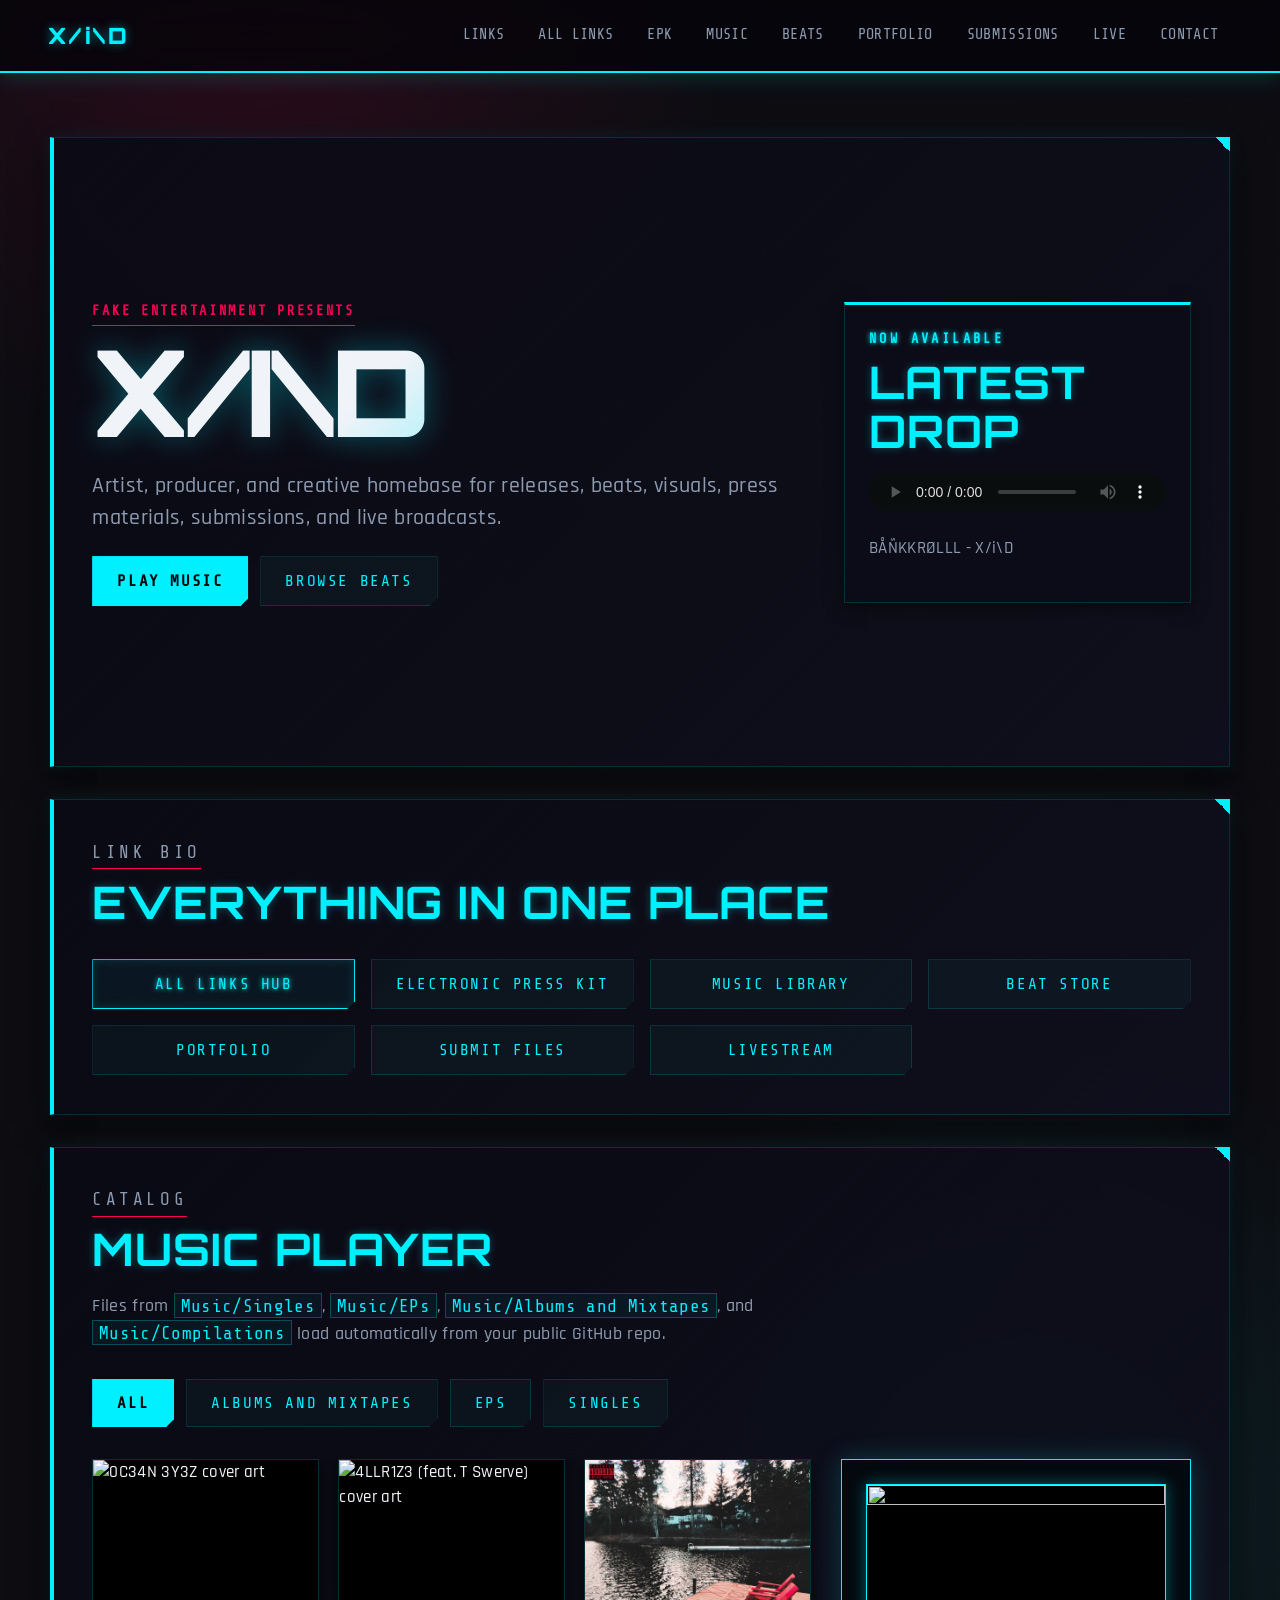
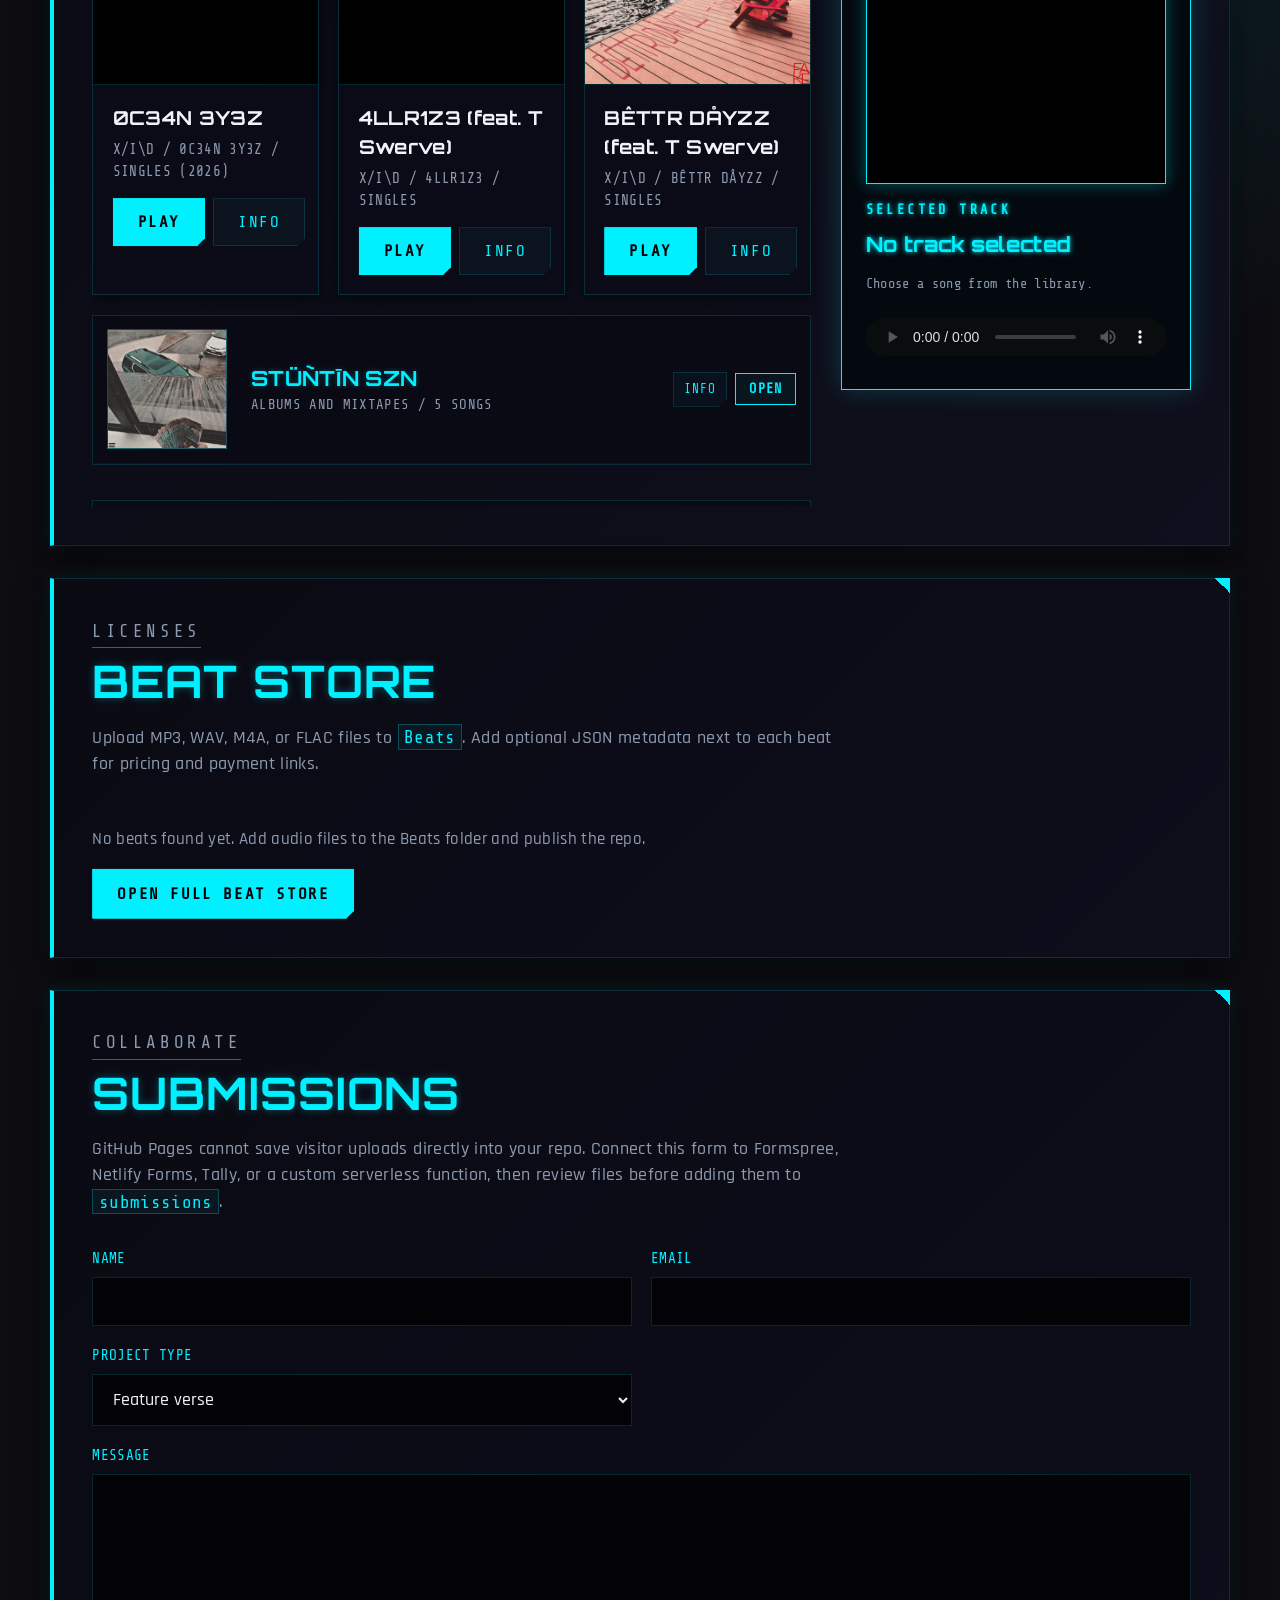
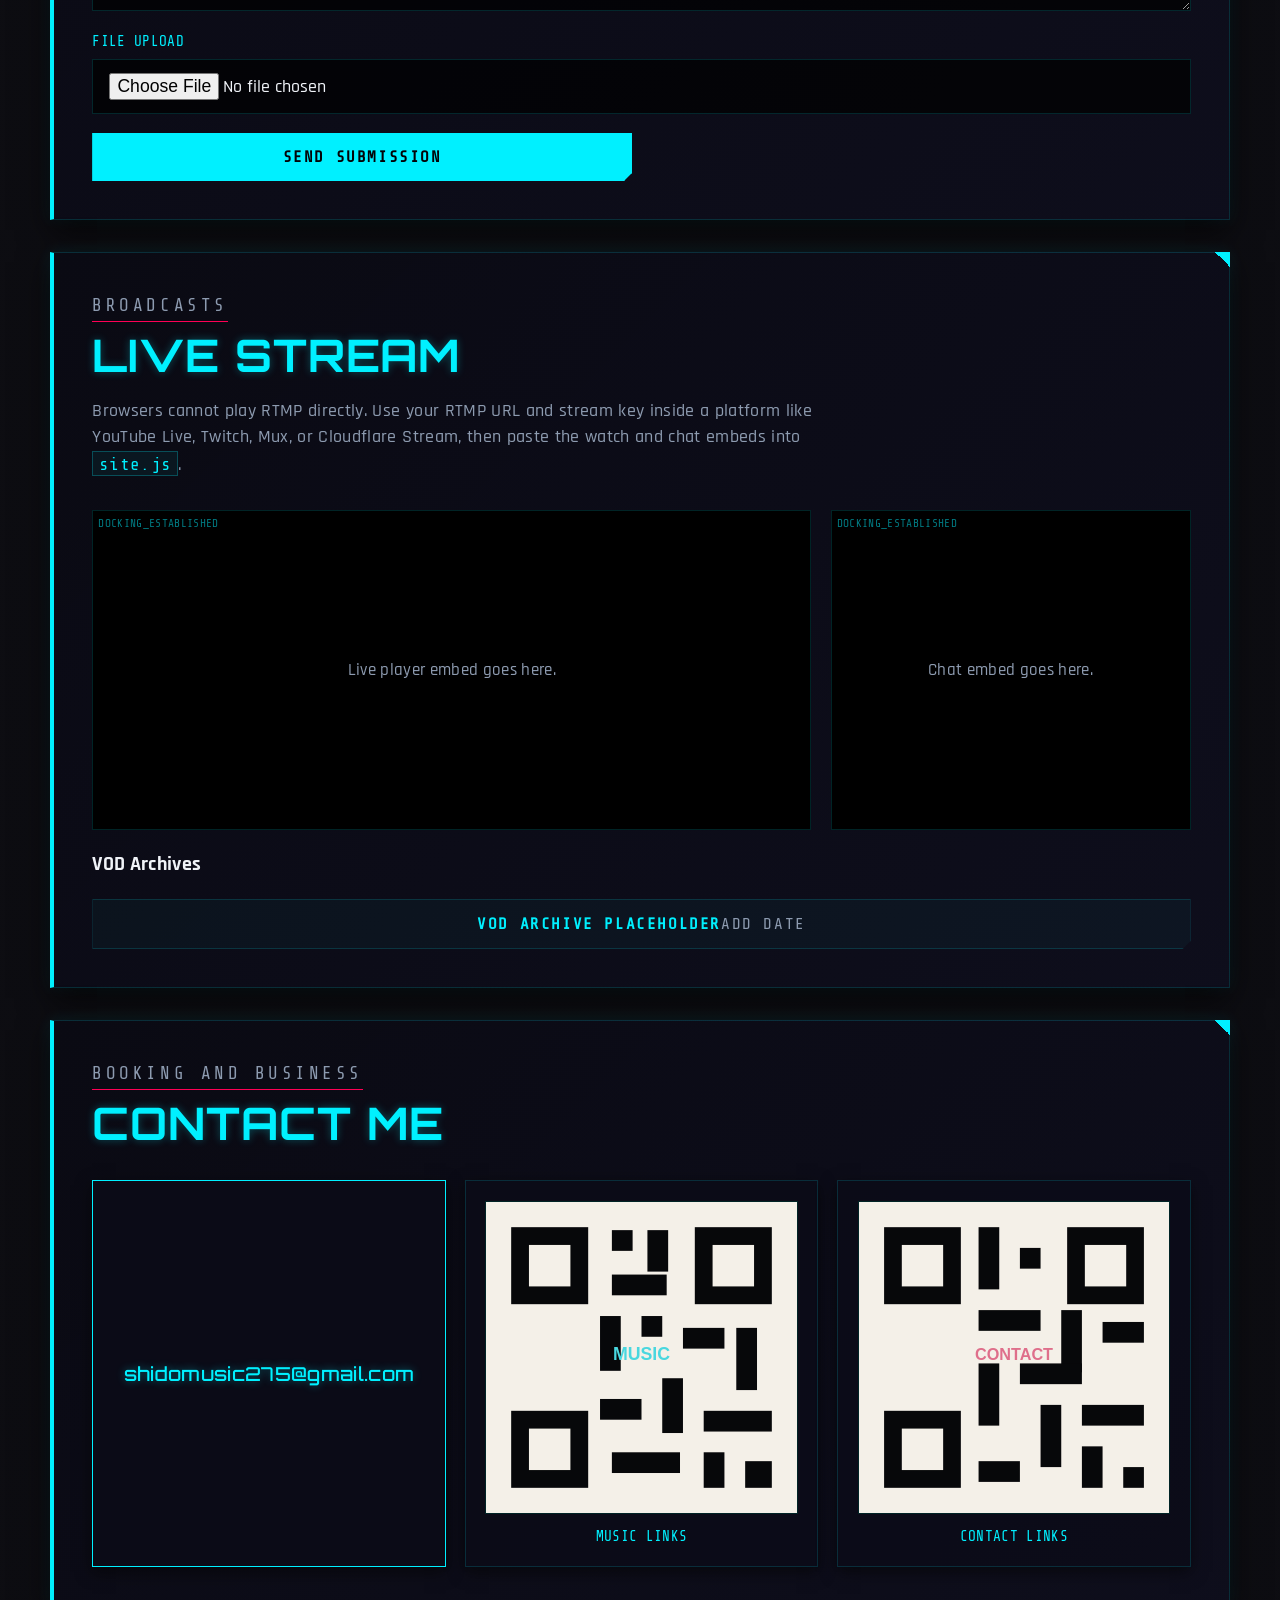
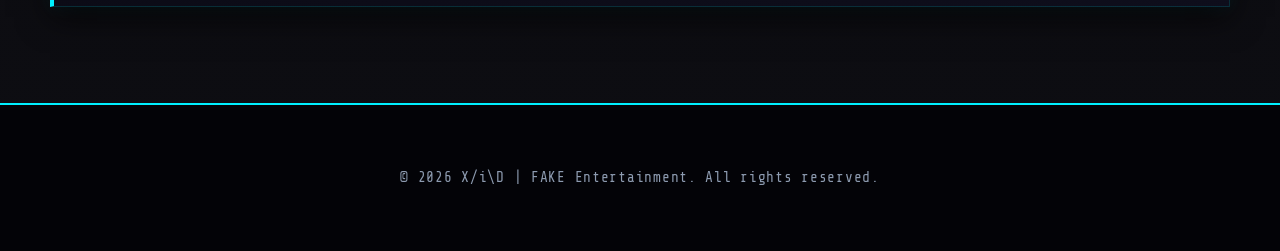
==== commit ebda5320: "feat: optimize element rendering and update music library manifest with new metadata and tracks" ====
--- a/index.html
+++ b/index.html
@@ -1,12 +1,14 @@
 <!DOCTYPE html>
 <html lang="en">
+
 <head>
     <meta charset="UTF-8">
     <meta name="viewport" content="width=device-width, initial-scale=1.0">
     <title>X/i\D | Homebase</title>
-    <meta name="description" content="The official homebase for X/i\D: EPK, music, beat store, portfolio, submissions, livestreams, and contact links.">
+    <meta name="description" content="The official homebase for X/i\D">
     <link rel="stylesheet" href="style.css">
 </head>
+
 <body>
     <header class="site-header">
         <a class="brand" href="index.html" aria-label="X/i\D home">X/i\D</a>
@@ -28,7 +30,8 @@
             <div class="hero-copy">
                 <p class="eyebrow">FAKE Entertainment presents</p>
                 <h1>X/i\D</h1>
-                <p class="lead">Artist, producer, and creative homebase for releases, beats, visuals, press materials, submissions, and live broadcasts.</p>
+                <p class="lead">Artist, producer, and creative homebase for releases, beats, visuals, press materials,
+                    submissions, and live broadcasts.</p>
                 <div class="hero-actions">
                     <a class="button primary" href="#music">Play Music</a>
                     <a class="button" href="beatstore.html">Browse Beats</a>
@@ -62,7 +65,9 @@
             <div class="section-heading">
                 <p class="eyebrow">Catalog</p>
                 <h2>Music Player</h2>
-                <p>Files from <code>Music/Singles</code>, <code>Music/EPs</code>, <code>Music/Albums and Mixtapes</code>, and <code>Music/Compilations</code> load automatically from your public GitHub repo.</p>
+                <p>Files from <code>Music/Singles</code>, <code>Music/EPs</code>,
+                    <code>Music/Albums and Mixtapes</code>, and <code>Music/Compilations</code> load automatically from
+                    your public GitHub repo.</p>
             </div>
             <div class="tabs" id="music-tabs" role="tablist" aria-label="Music categories"></div>
             <div class="music-layout">
@@ -81,7 +86,8 @@
             <div class="section-heading">
                 <p class="eyebrow">Licenses</p>
                 <h2>Beat Store</h2>
-                <p>Upload MP3, WAV, M4A, or FLAC files to <code>Beats</code>. Add optional JSON metadata next to each beat for pricing and payment links.</p>
+                <p>Upload MP3, WAV, M4A, or FLAC files to <code>Beats</code>. Add optional JSON metadata next to each
+                    beat for pricing and payment links.</p>
             </div>
             <div class="beat-grid" id="beats-preview" aria-live="polite"></div>
             <a class="button primary" href="beatstore.html">Open Full Beat Store</a>
@@ -91,9 +97,12 @@
             <div class="section-heading">
                 <p class="eyebrow">Collaborate</p>
                 <h2>Submissions</h2>
-                <p>GitHub Pages cannot save visitor uploads directly into your repo. Connect this form to Formspree, Netlify Forms, Tally, or a custom serverless function, then review files before adding them to <code>submissions</code>.</p>
+                <p>GitHub Pages cannot save visitor uploads directly into your repo. Connect this form to Formspree,
+                    Netlify Forms, Tally, or a custom serverless function, then review files before adding them to
+                    <code>submissions</code>.</p>
             </div>
-            <form class="submission-form" action="https://formspree.io/f/YOUR_FORM_ID" method="POST" enctype="multipart/form-data">
+            <form class="submission-form" action="https://formspree.io/f/YOUR_FORM_ID" method="POST"
+                enctype="multipart/form-data">
                 <label>Name<input name="name" autocomplete="name" required></label>
                 <label>Email<input name="email" type="email" autocomplete="email" required></label>
                 <label>Project type
@@ -105,7 +114,8 @@
                     </select>
                 </label>
                 <label>Message<textarea name="message" rows="5" required></textarea></label>
-                <label>File upload<input name="upload" type="file" accept=".mp3,.wav,.m4a,.flac,.zip,.jpg,.png,.pdf"></label>
+                <label>File upload<input name="upload" type="file"
+                        accept=".mp3,.wav,.m4a,.flac,.zip,.jpg,.png,.pdf"></label>
                 <button class="button primary" type="submit">Send Submission</button>
             </form>
         </section>
@@ -114,7 +124,9 @@
             <div class="section-heading">
                 <p class="eyebrow">Broadcasts</p>
                 <h2>Live Stream</h2>
-                <p>Browsers cannot play RTMP directly. Use your RTMP URL and stream key inside a platform like YouTube Live, Twitch, Mux, or Cloudflare Stream, then paste the watch and chat embeds into <code>site.js</code>.</p>
+                <p>Browsers cannot play RTMP directly. Use your RTMP URL and stream key inside a platform like YouTube
+                    Live, Twitch, Mux, or Cloudflare Stream, then paste the watch and chat embeds into
+                    <code>site.js</code>.</p>
             </div>
             <div class="live-grid">
                 <div class="embed-shell" id="live-player">Live player embed goes here.</div>
@@ -149,6 +161,5 @@
 
     <script src="site.js"></script>
 </body>
-</html>
 
-
+</html>
--- a/style.css
+++ b/style.css
@@ -1,15 +1,22 @@
+@import url('https://fonts.googleapis.com/css2?family=Orbitron:wght@400;500;700;900&family=Rajdhani:wght@500;600;700&family=Share+Tech+Mono&family=Inter:wght@300;400;500;700&display=swap');
+
 :root {
-    --bg: #07080a;
-    --surface: #11151a;
-    --surface-2: #171c22;
-    --text: #f4f0e8;
-    --muted: #a9b0b8;
-    --line: #2b333b;
-    --cyan: #49d7df;
-    --gold: #f0b85b;
-    --rose: #df6f8b;
-    --green: #8fcb9b;
-    --shadow: 0 18px 48px rgba(0, 0, 0, 0.35);
+    --bg: #05050a;
+    --surface: rgba(10, 10, 18, 0.85);
+    --surface-2: rgba(18, 18, 30, 0.9);
+    --text: #f0f3f8;
+    --muted: #8d9bb0;
+    --line: rgba(0, 240, 255, 0.15);
+    --line-active: rgba(0, 240, 255, 0.45);
+    
+    /* Neon Cyberpunk Palette */
+    --cyan: #00f0ff;
+    --gold: #ffe600;
+    --rose: #ff0055;
+    --green: #39ff14;
+    
+    --shadow: 0 10px 30px rgba(0, 0, 0, 0.7), 0 0 15px rgba(0, 240, 255, 0.1);
+    --shadow-neon: 0 0 15px rgba(0, 240, 255, 0.3);
 }
 
 * {
@@ -23,16 +30,24 @@
 body {
     margin: 0;
     color: var(--text);
+    /* Cyberpunk Grid Background + Radial Glows */
     background:
-        radial-gradient(circle at 25% 0%, rgba(73, 215, 223, 0.12), transparent 28rem),
-        radial-gradient(circle at 85% 20%, rgba(240, 184, 91, 0.1), transparent 24rem),
-        linear-gradient(180deg, #07080a 0%, #0b0e11 55%, #07080a 100%);
-    font-family: Inter, "Segoe UI", Roboto, Arial, sans-serif;
-    line-height: 1.6;
+        radial-gradient(circle at 20% 0%, rgba(255, 0, 85, 0.12), transparent 30rem),
+        radial-gradient(circle at 80% 30%, rgba(0, 240, 255, 0.1), transparent 30rem),
+        linear-gradient(rgba(5, 5, 10, 0.97), rgba(5, 5, 10, 0.97)),
+        linear-gradient(90deg, rgba(0, 240, 255, 0.02) 1px, transparent 1px),
+        linear-gradient(rgba(0, 240, 255, 0.02) 1px, transparent 1px);
+    background-size: 100% 100%, 100% 100%, 100% 100%, 25px 25px, 25px 25px;
+    font-family: 'Rajdhani', 'Segoe UI', Roboto, sans-serif;
+    font-weight: 500;
+    font-size: 1.05rem;
+    line-height: 1.5;
+    letter-spacing: 0.02em;
 }
 
 a {
     color: inherit;
+    transition: all 0.25s cubic-bezier(0.25, 0.8, 0.25, 1);
 }
 
 img {
@@ -40,12 +55,30 @@
     max-width: 100%;
 }
 
+/* Scrollbars */
+::-webkit-scrollbar {
+    width: 8px;
+    height: 8px;
+}
+::-webkit-scrollbar-track {
+    background: #05050a;
+}
+::-webkit-scrollbar-thumb {
+    background: rgba(0, 240, 255, 0.3);
+    border: 1px solid var(--cyan);
+}
+::-webkit-scrollbar-thumb:hover {
+    background: var(--cyan);
+    box-shadow: 0 0 10px var(--cyan);
+}
+
 code,
 pre {
-    color: #d8fbff;
-    background: rgba(73, 215, 223, 0.09);
-    border: 1px solid rgba(73, 215, 223, 0.18);
-    border-radius: 6px;
+    color: var(--cyan);
+    background: rgba(0, 240, 255, 0.05);
+    border: 1px solid rgba(0, 240, 255, 0.25);
+    border-radius: 0px;
+    font-family: 'Share Tech Mono', monospace;
 }
 
 code {
@@ -55,52 +88,72 @@
 pre {
     overflow-x: auto;
     padding: 1rem;
+    position: relative;
+    border-left: 3px solid var(--cyan);
 }
 
 .site-header {
     position: sticky;
     top: 0;
-    z-index: 10;
+    z-index: 100;
     display: flex;
     align-items: center;
     justify-content: space-between;
     gap: 1rem;
     padding: 1rem clamp(1rem, 4vw, 3rem);
-    background: rgba(7, 8, 10, 0.88);
-    border-bottom: 1px solid var(--line);
-    backdrop-filter: blur(16px);
+    background: rgba(5, 5, 10, 0.85);
+    border-bottom: 2px solid var(--cyan);
+    backdrop-filter: blur(15px) saturate(180%);
+    box-shadow: 0 5px 20px rgba(0, 240, 255, 0.15);
+    animation: solarStormHeader 15s linear infinite;
 }
 
 .brand {
+    color: var(--cyan);
+    font-family: 'Orbitron', sans-serif;
+    font-size: 1.4rem;
+    font-weight: 900;
+    letter-spacing: 0.15em;
+    text-decoration: none;
+    text-shadow: 0 0 10px rgba(0, 240, 255, 0.5);
+    position: relative;
+    transition: transform 0.2s ease;
+    animation: solarStormText 15s linear infinite;
+}
+
+.brand:hover {
+    transform: skewX(-5deg);
     color: var(--text);
-    font-size: 1.15rem;
-    font-weight: 800;
-    letter-spacing: 0;
-    text-decoration: none;
+    text-shadow: 0 0 15px var(--rose);
 }
 
 .site-nav {
     display: flex;
     flex-wrap: wrap;
     justify-content: flex-end;
-    gap: 0.45rem;
+    gap: 0.4rem;
 }
 
 .site-nav a {
     min-height: 2.2rem;
     display: inline-flex;
     align-items: center;
-    padding: 0.45rem 0.75rem;
+    padding: 0.45rem 0.8rem;
     color: var(--muted);
+    font-family: 'Share Tech Mono', monospace;
+    font-size: 0.95rem;
+    text-transform: uppercase;
     text-decoration: none;
-    border-radius: 6px;
-    transition: color 160ms ease, background 160ms ease;
+    border: 1px solid transparent;
+    transition: all 0.2s ease;
 }
 
 .site-nav a:hover,
 .site-nav a[aria-current="page"] {
-    color: var(--text);
-    background: rgba(255, 255, 255, 0.08);
+    color: var(--cyan);
+    background: rgba(0, 240, 255, 0.08);
+    border: 1px solid var(--cyan);
+    text-shadow: 0 0 5px var(--cyan);
 }
 
 main {
@@ -109,52 +162,91 @@
     padding: 2rem 0 4rem;
 }
 
+/* Cyberpunk tech-plate section containers */
 .section-band {
-    margin: 1rem 0;
-    padding: clamp(1.15rem, 3vw, 2rem);
-    background: linear-gradient(145deg, rgba(17, 21, 26, 0.95), rgba(16, 18, 21, 0.82));
+    margin: 2rem 0;
+    padding: clamp(1.15rem, 3vw, 2.5rem);
+    background: linear-gradient(135deg, rgba(10, 10, 20, 0.9), rgba(15, 15, 30, 0.85));
     border: 1px solid var(--line);
-    border-radius: 8px;
+    border-left: 4px solid var(--cyan);
+    border-radius: 0px; /* Sharp high-tech cut */
     box-shadow: var(--shadow);
+    position: relative;
+    animation: solarStormBand 15s linear infinite;
+}
+
+.section-band::after {
+    content: '';
+    position: absolute;
+    top: -1px;
+    right: -1px;
+    width: 15px;
+    height: 15px;
+    background: linear-gradient(225deg, var(--cyan) 50%, transparent 50%);
+    pointer-events: none;
 }
 
 .hero {
-    min-height: 72vh;
+    min-height: 70vh;
     display: grid;
     grid-template-columns: minmax(0, 1.35fr) minmax(300px, 0.65fr);
-    align-items: end;
-    gap: 1.4rem;
+    align-items: center;
+    gap: 2rem;
 }
 
 .hero.compact {
-    min-height: 34vh;
+    min-height: 35vh;
     align-items: center;
 }
 
 .hero h1 {
-    margin: 0;
-    font-size: clamp(3.4rem, 12vw, 8.5rem);
-    line-height: 0.9;
-    letter-spacing: 0;
+    margin: 0 0 1rem;
+    font-family: 'Orbitron', sans-serif;
+    font-size: clamp(3.2rem, 10vw, 7.5rem);
+    line-height: 0.95;
+    font-weight: 900;
+    text-transform: uppercase;
+    background: linear-gradient(135deg, var(--text) 40%, var(--cyan) 100%);
+    -webkit-background-clip: text;
+    -webkit-text-fill-color: transparent;
+    filter: drop-shadow(0 0 15px rgba(0, 240, 255, 0.35));
+    letter-spacing: -0.02em;
 }
 
 .hero.compact h1 {
-    font-size: clamp(2.6rem, 8vw, 5.8rem);
+    font-size: clamp(2.5rem, 7vw, 5rem);
 }
 
 .lead {
     max-width: 64ch;
     color: var(--muted);
-    font-size: clamp(1.05rem, 2vw, 1.35rem);
-}
-
-.eyebrow,
+    font-size: clamp(1.1rem, 2vw, 1.35rem);
+    font-family: 'Rajdhani', sans-serif;
+    font-weight: 500;
+}
+
+.eyebrow {
+    margin: 0 0 0.55rem;
+    color: var(--rose);
+    font-family: 'Share Tech Mono', monospace;
+    font-size: 0.85rem;
+    font-weight: 700;
+    text-transform: uppercase;
+    letter-spacing: 0.2em;
+    display: inline-block;
+    border-bottom: 1px solid var(--rose);
+    padding-bottom: 0.2rem;
+}
+
 .panel-label {
     margin: 0 0 0.55rem;
     color: var(--cyan);
-    font-size: 0.78rem;
-    font-weight: 800;
-    text-transform: uppercase;
+    font-family: 'Share Tech Mono', monospace;
+    font-size: 0.85rem;
+    font-weight: 700;
+    text-transform: uppercase;
+    letter-spacing: 0.25em;
+    text-shadow: 0 0 5px var(--cyan);
 }
 
 .hero-actions,
@@ -168,35 +260,65 @@
 .link-grid {
     display: grid;
     grid-template-columns: repeat(auto-fit, minmax(220px, 1fr));
-    gap: 0.75rem;
-}
-
+    gap: 1rem;
+}
+
+/* Cyberpunk slanted neon buttons */
 .button,
 button.button,
 .link-tile,
 .list-stack a {
-    min-height: 2.75rem;
+    min-height: 3rem;
     display: inline-flex;
     align-items: center;
     justify-content: center;
-    padding: 0.75rem 1rem;
-    color: var(--text);
-    background: var(--surface-2);
+    padding: 0.75rem 1.5rem;
+    color: var(--cyan);
+    background: rgba(0, 240, 255, 0.03);
     border: 1px solid var(--line);
-    border-radius: 6px;
+    border-radius: 0px; /* Sharp corners */
+    text-transform: uppercase;
+    font-family: 'Share Tech Mono', monospace;
+    font-size: 1rem;
+    letter-spacing: 0.1em;
     text-align: center;
     text-decoration: none;
     cursor: pointer;
-    font: inherit;
+    transition: all 0.25s cubic-bezier(0.25, 0.8, 0.25, 1);
+    position: relative;
+    clip-path: polygon(0 0, 100% 0, 100% calc(100% - 8px), calc(100% - 8px) 100%, 0 100%);
+    animation: solarStormBorderMuted 15s linear infinite;
+}
+
+.button:hover,
+button.button:hover,
+.link-tile:hover,
+.list-stack a:hover {
+    color: #030307;
+    background: var(--cyan);
+    border-color: var(--cyan);
+    box-shadow: 0 0 20px var(--cyan);
+    transform: translateY(-2px);
+    animation: none; /* Disable cycling on hover to allow full neon color */
 }
 
 .button.primary,
 button.button.primary,
 .tabs button.active {
-    color: #071012;
+    color: #030307;
     background: var(--cyan);
     border-color: var(--cyan);
-    font-weight: 800;
+    font-weight: 700;
+    box-shadow: 0 0 10px rgba(0, 240, 255, 0.3);
+}
+
+.button.primary:hover,
+button.button.primary:hover,
+.tabs button.active:hover {
+    background: var(--text);
+    border-color: var(--text);
+    box-shadow: 0 0 20px rgba(255, 255, 255, 0.8);
+    color: #000;
 }
 
 .hero-panel,
@@ -207,13 +329,29 @@
 .release-card,
 .beat-card,
 .stat-grid div {
-    background: rgba(255, 255, 255, 0.045);
+    background: rgba(12, 12, 24, 0.8);
     border: 1px solid var(--line);
-    border-radius: 8px;
+    border-radius: 0px;
+    box-shadow: 0 5px 15px rgba(0,0,0,0.5);
+    transition: all 0.3s ease;
+    position: relative;
+    animation: solarStormBorderMuted 15s linear infinite;
+}
+
+/* Hologram hover effect */
+.release-card:hover,
+.beat-card:hover,
+.project-card:hover,
+.qr-card:hover {
+    border-color: var(--cyan);
+    box-shadow: 0 0 25px rgba(0, 240, 255, 0.25);
+    transform: translateY(-3px);
+    animation: none;
 }
 
 .hero-panel {
-    padding: 1.25rem;
+    padding: 1.5rem;
+    border-top: 3px solid var(--cyan);
 }
 
 .hero-panel audio,
@@ -221,20 +359,34 @@
 .release-card audio,
 .beat-card audio {
     width: 100%;
+    margin-top: 0.5rem;
+}
+
+/* Customizing audio elements inside cyberpunk framework */
+audio {
+    filter: invert(1) hue-rotate(180deg) saturate(1.5);
+    border-radius: 0px;
+    height: 38px;
 }
 
 .section-heading {
     max-width: 760px;
-    margin-bottom: 1.2rem;
+    margin-bottom: 2rem;
 }
 
 .section-heading h2,
 .project-card h2,
 .hero-panel h2 {
-    margin: 0 0 0.35rem;
-    font-size: clamp(1.7rem, 4vw, 3rem);
-    line-height: 1.04;
-    letter-spacing: 0;
+    margin: 0 0 0.5rem;
+    font-family: 'Orbitron', sans-serif;
+    font-size: clamp(1.8rem, 4vw, 2.8rem);
+    line-height: 1.1;
+    font-weight: 700;
+    text-transform: uppercase;
+    letter-spacing: 0.02em;
+    color: var(--cyan);
+    text-shadow: 0 0 8px rgba(0, 240, 255, 0.3);
+    animation: solarStormHeading 15s linear infinite;
 }
 
 .section-heading p,
@@ -242,10 +394,15 @@
     color: var(--muted);
 }
 
+.section-heading p {
+    font-size: 1.1rem;
+    font-weight: 500;
+}
+
 .music-layout {
     display: grid;
-    grid-template-columns: minmax(0, 1fr) minmax(280px, 340px);
-    gap: 1rem;
+    grid-template-columns: minmax(0, 1fr) minmax(290px, 350px);
+    gap: 1.5rem;
     align-items: start;
 }
 
@@ -258,7 +415,7 @@
 .stat-grid {
     display: grid;
     grid-template-columns: repeat(auto-fit, minmax(220px, 1fr));
-    gap: 1rem;
+    gap: 1.2rem;
 }
 
 .release-card,
@@ -276,43 +433,79 @@
     width: 100%;
     aspect-ratio: 1;
     object-fit: cover;
-    background: #0d1116;
+    background: #000;
+    border-bottom: 1px solid var(--line);
+    transform: translateZ(0);
+    backface-visibility: hidden;
 }
 
 .release-card .card-body,
 .beat-card .card-body,
 .project-card {
-    padding: 1rem;
+    padding: 1.2rem;
 }
 
 .release-card h3,
 .beat-card h3,
 .project-card h2 {
-    margin: 0 0 0.35rem;
+    margin: 0 0 0.4rem;
+    font-family: 'Orbitron', sans-serif;
+    font-size: 1.2rem;
+    font-weight: 700;
+    color: var(--text);
 }
 
 .card-meta {
-    margin: 0 0 0.8rem;
+    margin: 0 0 1rem;
     color: var(--muted);
-    font-size: 0.93rem;
+    font-family: 'Share Tech Mono', monospace;
+    font-size: 0.9rem;
+    text-transform: uppercase;
 }
 
 .player-dock {
     position: sticky;
-    top: 5.5rem;
-    padding: 1rem;
+    top: 6.5rem;
+    padding: 1.5rem;
+    border: 1px solid var(--cyan);
+    background: rgba(5, 10, 15, 0.95);
+    box-shadow: 0 0 25px rgba(0, 240, 255, 0.2);
+    animation: solarStormDock 15s linear infinite;
+}
+
+#player-art {
+    border: 1px solid var(--cyan);
+    box-shadow: 0 0 15px rgba(0, 240, 255, 0.35);
+    margin-bottom: 1rem;
+}
+
+#player-title {
+    font-family: 'Orbitron', sans-serif;
+    color: var(--cyan);
+    font-size: 1.3rem;
+    margin: 0.5rem 0 0.2rem 0;
+    text-shadow: 0 0 5px var(--cyan);
+}
+
+#player-meta {
+    font-family: 'Share Tech Mono', monospace;
+    font-size: 0.85rem;
+    margin-bottom: 1rem;
 }
 
 .submission-form {
     display: grid;
     grid-template-columns: repeat(2, minmax(0, 1fr));
-    gap: 1rem;
+    gap: 1.2rem;
 }
 
 .submission-form label {
     display: grid;
     gap: 0.45rem;
-    color: var(--muted);
+    color: var(--cyan);
+    font-family: 'Share Tech Mono', monospace;
+    text-transform: uppercase;
+    font-size: 0.9rem;
 }
 
 .submission-form label:nth-child(4),
@@ -324,13 +517,25 @@
 select,
 textarea {
     width: 100%;
-    min-height: 2.8rem;
-    padding: 0.7rem 0.8rem;
+    min-height: 3rem;
+    padding: 0.8rem 1rem;
     color: var(--text);
-    background: #0b0f13;
+    background: rgba(0, 0, 0, 0.7);
     border: 1px solid var(--line);
-    border-radius: 6px;
-    font: inherit;
+    border-radius: 0px;
+    font-family: 'Rajdhani', sans-serif;
+    font-weight: 500;
+    font-size: 1.1rem;
+    transition: all 0.25s ease;
+}
+
+input:focus,
+select:focus,
+textarea:focus {
+    outline: none;
+    border-color: var(--cyan);
+    box-shadow: 0 0 10px rgba(0, 240, 255, 0.4);
+    background: rgba(0, 240, 255, 0.05);
 }
 
 textarea {
@@ -340,19 +545,32 @@
 .live-grid {
     display: grid;
     grid-template-columns: minmax(0, 1fr) minmax(260px, 360px);
-    gap: 1rem;
+    gap: 1.2rem;
 }
 
 .embed-shell {
     min-height: 320px;
     display: grid;
     place-items: center;
-    padding: 1rem;
+    padding: 0;
     color: var(--muted);
-    background: #050709;
+    background: #000;
     border: 1px solid var(--line);
-    border-radius: 8px;
+    border-radius: 0px;
     overflow: hidden;
+    position: relative;
+}
+
+.embed-shell::before {
+    content: 'DOCKING_ESTABLISHED';
+    position: absolute;
+    top: 5px;
+    left: 5px;
+    font-family: 'Share Tech Mono', monospace;
+    font-size: 0.7rem;
+    color: var(--cyan);
+    opacity: 0.5;
+    z-index: 2;
 }
 
 .embed-shell.wide {
@@ -367,29 +585,44 @@
 
 .qr-card {
     margin: 0;
-    padding: 1rem;
+    padding: 1.2rem;
+    text-align: center;
+    border: 1px solid var(--line);
+}
+
+.qr-card img {
+    border: 1px solid var(--line);
 }
 
 .qr-card figcaption {
     margin-top: 0.75rem;
+    color: var(--cyan);
+    font-family: 'Share Tech Mono', monospace;
+    text-transform: uppercase;
+    font-size: 0.9rem;
+}
+
+footer {
+    padding: 3rem 1rem;
     color: var(--muted);
-}
-
-footer {
-    padding: 2rem 1rem;
-    color: var(--muted);
+    font-family: 'Share Tech Mono', monospace;
+    font-size: 0.9rem;
     text-align: center;
-    border-top: 1px solid var(--line);
+    border-top: 2px solid var(--cyan);
+    background: rgba(3, 3, 7, 0.95);
+    letter-spacing: 0.05em;
 }
 
 @media (max-width: 820px) {
     .site-header {
-        align-items: flex-start;
+        align-items: center;
         flex-direction: column;
+        gap: 1rem;
     }
 
     .site-nav {
-        justify-content: flex-start;
+        justify-content: center;
+        width: 100%;
     }
 
     .hero,
@@ -401,6 +634,7 @@
 
     .player-dock {
         position: static;
+        width: 100%;
     }
 }
 
@@ -411,12 +645,18 @@
 .all-links-hero {
     min-height: auto;
     text-align: center;
+    border-top: 3px solid var(--cyan);
 }
 
 .all-links-hero h1 {
-    margin: 0;
-    font-size: clamp(3rem, 10vw, 6rem);
-    line-height: 0.9;
+    margin: 0 0 0.5rem;
+    font-family: 'Orbitron', sans-serif;
+    font-size: clamp(3rem, 10vw, 5.5rem);
+    line-height: 0.95;
+    background: linear-gradient(135deg, var(--text) 30%, var(--cyan) 100%);
+    -webkit-background-clip: text;
+    -webkit-text-fill-color: transparent;
+    filter: drop-shadow(0 0 10px rgba(0, 240, 255, 0.35));
 }
 
 .all-links-hero .lead {
@@ -427,11 +667,14 @@
 .profile-avatar {
     width: min(160px, 42vw);
     aspect-ratio: 1;
-    margin: 0 auto 1rem;
-    border: 2px solid var(--line);
+    margin: 0 auto 1.5rem;
+    border: 3px solid var(--cyan);
     border-radius: 50%;
     object-fit: cover;
-    box-shadow: 0 18px 44px rgba(0, 0, 0, 0.34);
+    box-shadow: 0 0 25px rgba(0, 240, 255, 0.4);
+    animation: solarStormDock 15s linear infinite;
+    transform: translateZ(0);
+    backface-visibility: hidden;
 }
 
 .quick-socials,
@@ -443,39 +686,57 @@
 
 .quick-socials {
     grid-template-columns: repeat(auto-fit, minmax(120px, 1fr));
-    margin-top: 1.2rem;
+    margin-top: 1.5rem;
 }
 
 .quick-socials a,
 .social-grid a {
     padding: 0.85rem 1rem;
+    color: var(--cyan);
+    background: rgba(0, 240, 255, 0.02);
+    border: 1px solid var(--line);
+    border-radius: 0px;
+    text-transform: uppercase;
+    font-family: 'Share Tech Mono', monospace;
+    letter-spacing: 0.05em;
+    text-decoration: none;
+    animation: solarStormBorderMuted 15s linear infinite;
+}
+
+.quick-socials a:hover,
+.social-grid a:hover {
+    color: #030307;
+    background: var(--cyan);
+    border-color: var(--cyan);
+    box-shadow: 0 0 20px var(--cyan);
+    animation: none;
+}
+
+.mega-link {
+    display: grid;
+    gap: 0.15rem;
+    padding: 1.2rem 1.5rem;
     color: var(--text);
-    background: rgba(255, 255, 255, 0.05);
-    border: 1px solid var(--line);
-    border-radius: 8px;
-    text-decoration: none;
-}
-
-.mega-link {
-    display: grid;
-    gap: 0.15rem;
-    padding: 1.05rem 1.15rem;
-    color: var(--text);
-    background: rgba(255, 255, 255, 0.05);
+    background: rgba(12, 12, 24, 0.9);
     border: 1px solid var(--line);
     border-left-width: 6px;
-    border-radius: 8px;
+    border-radius: 0px;
     text-decoration: none;
+    clip-path: polygon(0 0, 100% 0, 100% calc(100% - 6px), calc(100% - 6px) 100%, 0 100%);
+    animation: solarStormBorderMuted 15s linear infinite;
 }
 
 .mega-link span {
-    font-size: 1.2rem;
-    font-weight: 800;
+    font-family: 'Orbitron', sans-serif;
+    font-size: 1.3rem;
+    font-weight: 700;
 }
 
 .mega-link small,
 .social-grid span {
     color: var(--muted);
+    font-family: 'Rajdhani', sans-serif;
+    font-weight: 500;
 }
 
 .accent-cyan { border-left-color: var(--cyan); }
@@ -483,6 +744,17 @@
 .accent-rose { border-left-color: var(--rose); }
 .accent-green { border-left-color: var(--green); }
 
+.mega-link:hover {
+    border-color: var(--cyan);
+    box-shadow: 0 0 20px rgba(0, 240, 255, 0.2);
+    animation: none;
+}
+
+.accent-cyan:hover { border-left-color: var(--cyan); }
+.accent-gold:hover { border-left-color: var(--gold); box-shadow: 0 0 20px rgba(255, 230, 0, 0.2); }
+.accent-rose:hover { border-left-color: var(--rose); box-shadow: 0 0 20px rgba(255, 0, 85, 0.2); }
+.accent-green:hover { border-left-color: var(--green); box-shadow: 0 0 20px rgba(57, 255, 20, 0.2); }
+
 .compact-links {
     grid-template-columns: repeat(auto-fit, minmax(160px, 1fr));
 }
@@ -493,7 +765,10 @@
 
 .featured-link {
     border-color: var(--cyan);
-    box-shadow: 0 0 0 1px rgba(73, 215, 223, 0.18) inset;
+    background: rgba(0, 240, 255, 0.05);
+    box-shadow: inset 0 0 10px rgba(0, 240, 255, 0.15);
+    text-shadow: 0 0 5px var(--cyan);
+    animation: solarStormDock 15s linear infinite;
 }
 
 .social-grid {
@@ -505,7 +780,12 @@
     display: block;
 }
 
-/* Better focus styles and mobile polish */
+.social-grid strong {
+    font-family: 'Orbitron', sans-serif;
+    font-size: 1.1rem;
+    color: var(--cyan);
+}
+
 :focus-visible {
     outline: 2px solid var(--cyan);
     outline-offset: 3px;
@@ -516,27 +796,24 @@
     display: flex;
     align-items: center;
     justify-content: center;
-    padding: 1rem;
+    padding: 1.5rem;
     text-align: center;
     text-decoration: none;
     overflow-wrap: anywhere;
-}
-
-.mega-link:hover,
-.quick-socials a:hover,
-.social-grid a:hover,
-.link-tile:hover,
-.button:hover {
-    transform: translateY(-1px);
-    border-color: rgba(73, 215, 223, 0.55);
-}
-
-.mega-link,
-.quick-socials a,
-.social-grid a,
-.link-tile,
-.button {
-    transition: transform 160ms ease, border-color 160ms ease, background 160ms ease;
+    font-family: 'Orbitron', sans-serif;
+    color: var(--cyan);
+    font-size: 1.2rem;
+    text-shadow: 0 0 8px rgba(0, 240, 255, 0.4);
+    border: 1px solid var(--cyan);
+    animation: solarStormDock 15s linear infinite, solarStormText 15s linear infinite;
+}
+
+.contact-card:hover {
+    background: var(--cyan);
+    color: #000;
+    box-shadow: 0 0 20px var(--cyan);
+    text-shadow: none;
+    animation: none;
 }
 
 @media (max-width: 560px) {
@@ -564,7 +841,7 @@
 
     .hero h1,
     .all-links-hero h1 {
-        font-size: clamp(3rem, 18vw, 5rem);
+        font-size: clamp(2.8rem, 15vw, 4.5rem);
     }
 }
 
@@ -572,7 +849,8 @@
 #music-tabs {
     overflow-x: auto;
     flex-wrap: nowrap;
-    padding-bottom: 0.25rem;
+    padding-bottom: 0.5rem;
+    margin-bottom: 1.5rem;
 }
 
 #music-tabs .button {
@@ -589,20 +867,23 @@
 .music-folder {
     grid-column: 1 / -1;
     overflow: hidden;
-    background: rgba(255, 255, 255, 0.045);
+    background: rgba(10, 10, 22, 0.95);
     border: 1px solid var(--line);
-    border-radius: 8px;
+    border-radius: 0px;
+    margin-bottom: 1rem;
+    animation: solarStormBorderMuted 15s linear infinite;
 }
 
 .music-folder summary {
-    min-height: 5.8rem;
-    display: grid;
-    grid-template-columns: 4.5rem minmax(0, 1fr) auto;
+    min-height: 8.5rem;
+    display: grid;
+    grid-template-columns: 7.5rem minmax(0, 1fr) auto;
     align-items: center;
-    gap: 0.85rem;
+    gap: 1.5rem;
     padding: 0.85rem;
     cursor: pointer;
     list-style: none;
+    border-bottom: 1px solid rgba(0, 240, 255, 0.05);
 }
 
 .music-folder summary::-webkit-details-marker {
@@ -611,49 +892,59 @@
 
 .music-folder summary img,
 .folder-art {
-    width: 4.5rem;
+    width: 7.5rem;
     aspect-ratio: 1;
-    border-radius: 6px;
+    border-radius: 0px;
     object-fit: cover;
-    background: linear-gradient(145deg, rgba(73, 215, 223, 0.35), rgba(223, 111, 139, 0.25));
+    background: linear-gradient(145deg, rgba(73, 215, 223, 0.35), rgba(255, 0, 85, 0.25));
+    border: 1px solid var(--line);
+    animation: solarStormBorderMuted 15s linear infinite;
+    transform: translateZ(0);
+    backface-visibility: hidden;
 }
 
 .folder-copy {
     min-width: 0;
 }
 
-.folder-copy strong,
-.folder-copy small,
-.folder-track-row strong,
-.folder-track-row small {
+.folder-copy strong {
+    font-family: 'Orbitron', sans-serif;
+    font-size: 1.3rem;
+    color: var(--cyan);
+    text-shadow: 0 0 5px rgba(0,240,255,0.3);
     display: block;
-}
-
-.folder-copy strong,
-.folder-track-row strong {
-    overflow: hidden;
-    text-overflow: ellipsis;
-    white-space: nowrap;
-}
-
-.folder-copy small,
-.folder-track-row small {
+    animation: solarStormHeading 15s linear infinite;
+}
+
+.folder-copy small {
+    font-family: 'Share Tech Mono', monospace;
     color: var(--muted);
+    text-transform: uppercase;
+    display: block;
 }
 
 .folder-toggle {
     color: var(--cyan);
-    font-size: 0.8rem;
-    font-weight: 800;
-    text-transform: uppercase;
+    font-family: 'Share Tech Mono', monospace;
+    font-weight: 700;
+    letter-spacing: 0.1em;
+    text-transform: uppercase;
+    border: 1px solid var(--cyan);
+    padding: 0.3rem 0.8rem;
+    font-size: 0.85rem;
+    background: rgba(0, 240, 255, 0.05);
+    animation: solarStormBorderSolid 15s linear infinite, solarStormText 15s linear infinite;
 }
 
 .music-folder[open] .folder-toggle {
     color: var(--gold);
+    border-color: var(--gold);
+    background: rgba(255, 230, 0, 0.05);
+    animation: none;
 }
 
 .music-folder[open] .folder-toggle::before {
-    content: "Close";
+    content: "CLOSE";
 }
 
 .music-folder[open] .folder-toggle {
@@ -661,54 +952,290 @@
 }
 
 .music-folder[open] .folder-toggle::before {
-    font-size: 0.8rem;
+    font-size: 0.85rem;
 }
 
 .folder-tracks {
     display: grid;
     gap: 0.55rem;
-    max-height: 20rem;
+    max-height: 22rem;
     overflow-y: auto;
-    padding: 0 0.85rem 0.85rem;
+    padding: 1rem;
+    background: rgba(0, 0, 0, 0.4);
 }
 
 .folder-track-row {
     display: grid;
     grid-template-columns: minmax(0, 1fr) auto;
     align-items: center;
-    gap: 0.75rem;
-    padding: 0.7rem;
-    background: rgba(0, 0, 0, 0.22);
-    border: 1px solid rgba(255, 255, 255, 0.06);
-    border-radius: 6px;
+    gap: 1rem;
+    padding: 0.75rem 1rem;
+    background: rgba(18, 18, 30, 0.6);
+    border: 1px solid rgba(0, 240, 255, 0.1);
+    border-radius: 0px;
+}
+
+.folder-track-row strong {
+    font-family: 'Rajdhani', sans-serif;
+    font-size: 1.1rem;
+    font-weight: 600;
+    display: block;
+}
+
+.folder-track-row small {
+    font-family: 'Share Tech Mono', monospace;
+    color: var(--muted);
+    display: block;
 }
 
 .folder-track-row .button {
     min-height: 2.25rem;
-    padding: 0.45rem 0.8rem;
+    padding: 0.3rem 1rem;
+    font-size: 0.85rem;
+}
+
+.stat-grid div {
+    padding: 1.25rem;
+    text-align: center;
+    display: flex;
+    flex-direction: column;
+    gap: 0.35rem;
+}
+
+.stat-grid div strong {
+    font-family: 'Orbitron', sans-serif;
+    font-size: 0.85rem;
+    color: var(--cyan);
+    text-transform: uppercase;
+    letter-spacing: 0.1em;
+}
+
+.stat-grid div span {
+    font-family: 'Rajdhani', sans-serif;
+    font-weight: 600;
+    font-size: 1.1rem;
 }
 
 @media (max-width: 560px) {
     #music-library {
-        max-height: 64vh;
+        max-height: 60vh;
         padding-right: 0;
     }
 
     .music-folder summary {
-        grid-template-columns: 3.75rem minmax(0, 1fr);
+        grid-template-columns: 5.5rem minmax(0, 1fr);
+        gap: 1rem;
     }
 
     .music-folder summary img,
     .folder-art {
-        width: 3.75rem;
+        width: 5.5rem;
     }
 
     .folder-toggle {
         grid-column: 2;
         justify-self: start;
+        margin-top: 0.25rem;
     }
 
     .folder-track-row {
         grid-template-columns: 1fr;
     }
 }
+
+/* Solar Storm Animations */
+@keyframes solarStormText {
+    0% { color: var(--cyan); text-shadow: 0 0 10px rgba(0, 240, 255, 0.6); }
+    15% { color: #00ffaa; text-shadow: 0 0 10px rgba(0, 255, 170, 0.6); }
+    30% { color: #39ff14; text-shadow: 0 0 10px rgba(57, 255, 20, 0.6); }
+    45% { color: var(--gold); text-shadow: 0 0 10px rgba(255, 230, 0, 0.6); }
+    60% { color: #ff5500; text-shadow: 0 0 10px rgba(255, 85, 0, 0.6); }
+    75% { color: var(--rose); text-shadow: 0 0 10px rgba(255, 0, 85, 0.6); }
+    90% { color: #b000ff; text-shadow: 0 0 10px rgba(176, 0, 255, 0.6); }
+    100% { color: var(--cyan); text-shadow: 0 0 10px rgba(0, 240, 255, 0.6); }
+}
+
+@keyframes solarStormBorderSolid {
+    0% { border-color: var(--cyan); }
+    15% { border-color: #00ffaa; }
+    30% { border-color: #39ff14; }
+    45% { border-color: var(--gold); }
+    60% { border-color: #ff5500; }
+    75% { border-color: var(--rose); }
+    90% { border-color: #b000ff; }
+    100% { border-color: var(--cyan); }
+}
+
+@keyframes solarStormBorderMuted {
+    0% { border-color: rgba(0, 240, 255, 0.15); }
+    15% { border-color: rgba(0, 255, 170, 0.15); }
+    30% { border-color: rgba(57, 255, 20, 0.15); }
+    45% { border-color: rgba(255, 230, 0, 0.15); }
+    60% { border-color: rgba(255, 85, 0, 0.15); }
+    75% { border-color: rgba(255, 0, 85, 0.15); }
+    90% { border-color: rgba(176, 0, 255, 0.15); }
+    100% { border-color: rgba(0, 240, 255, 0.15); }
+}
+
+@keyframes solarStormBand {
+    0% { border-color: rgba(0, 240, 255, 0.15); border-left-color: var(--cyan); box-shadow: 0 10px 30px rgba(0, 0, 0, 0.7), 0 0 15px rgba(0, 240, 255, 0.1); }
+    15% { border-color: rgba(0, 255, 170, 0.15); border-left-color: #00ffaa; box-shadow: 0 10px 30px rgba(0, 0, 0, 0.7), 0 0 15px rgba(0, 255, 170, 0.1); }
+    30% { border-color: rgba(57, 255, 20, 0.15); border-left-color: #39ff14; box-shadow: 0 10px 30px rgba(0, 0, 0, 0.7), 0 0 15px rgba(57, 255, 20, 0.1); }
+    45% { border-color: rgba(255, 230, 0, 0.15); border-left-color: var(--gold); box-shadow: 0 10px 30px rgba(0, 0, 0, 0.7), 0 0 15px rgba(255, 230, 0, 0.1); }
+    60% { border-color: rgba(255, 85, 0, 0.15); border-left-color: #ff5500; box-shadow: 0 10px 30px rgba(0, 0, 0, 0.7), 0 0 15px rgba(255, 85, 0, 0.1); }
+    75% { border-color: rgba(255, 0, 85, 0.15); border-left-color: var(--rose); box-shadow: 0 10px 30px rgba(0, 0, 0, 0.7), 0 0 15px rgba(255, 0, 85, 0.1); }
+    90% { border-color: rgba(176, 0, 255, 0.15); border-left-color: #b000ff; box-shadow: 0 10px 30px rgba(0, 0, 0, 0.7), 0 0 15px rgba(176, 0, 255, 0.1); }
+    100% { border-color: rgba(0, 240, 255, 0.15); border-left-color: var(--cyan); box-shadow: 0 10px 30px rgba(0, 0, 0, 0.7), 0 0 15px rgba(0, 240, 255, 0.1); }
+}
+
+@keyframes solarStormHeader {
+    0% { border-bottom-color: var(--cyan); box-shadow: 0 5px 20px rgba(0, 240, 255, 0.15); }
+    15% { border-bottom-color: #00ffaa; box-shadow: 0 5px 20px rgba(0, 255, 170, 0.15); }
+    30% { border-bottom-color: #39ff14; box-shadow: 0 5px 20px rgba(57, 255, 20, 0.15); }
+    45% { border-bottom-color: var(--gold); box-shadow: 0 5px 20px rgba(255, 230, 0, 0.15); }
+    60% { border-bottom-color: #ff5500; box-shadow: 0 5px 20px rgba(255, 85, 0, 0.15); }
+    75% { border-bottom-color: var(--rose); box-shadow: 0 5px 20px rgba(255, 0, 85, 0.15); }
+    90% { border-bottom-color: #b000ff; box-shadow: 0 5px 20px rgba(176, 0, 255, 0.15); }
+    100% { border-bottom-color: var(--cyan); box-shadow: 0 5px 20px rgba(0, 240, 255, 0.15); }
+}
+
+@keyframes solarStormDock {
+    0% { border-color: var(--cyan); box-shadow: 0 0 25px rgba(0, 240, 255, 0.2); }
+    15% { border-color: #00ffaa; box-shadow: 0 0 25px rgba(0, 255, 170, 0.2); }
+    30% { border-color: #39ff14; box-shadow: 0 0 25px rgba(57, 255, 20, 0.2); }
+    45% { border-color: var(--gold); box-shadow: 0 0 25px rgba(255, 230, 0, 0.2); }
+    60% { border-color: #ff5500; box-shadow: 0 0 25px rgba(255, 85, 0, 0.2); }
+    75% { border-color: var(--rose); box-shadow: 0 0 25px rgba(255, 0, 85, 0.2); }
+    90% { border-color: #b000ff; box-shadow: 0 0 25px rgba(176, 0, 255, 0.2); }
+    100% { border-color: var(--cyan); box-shadow: 0 0 25px rgba(0, 240, 255, 0.2); }
+}
+
+@keyframes solarStormHeading {
+    0% { color: var(--cyan); text-shadow: 0 0 8px rgba(0, 240, 255, 0.3); }
+    15% { color: #00ffaa; text-shadow: 0 0 8px rgba(0, 255, 170, 0.3); }
+    30% { color: #39ff14; text-shadow: 0 0 8px rgba(57, 255, 20, 0.3); }
+    45% { color: var(--gold); text-shadow: 0 0 8px rgba(255, 230, 0, 0.3); }
+    60% { color: #ff5500; text-shadow: 0 0 8px rgba(255, 85, 0, 0.3); }
+    75% { color: var(--rose); text-shadow: 0 0 8px rgba(255, 0, 85, 0.3); }
+    90% { color: #b000ff; text-shadow: 0 0 8px rgba(176, 0, 255, 0.3); }
+    100% { color: var(--cyan); text-shadow: 0 0 8px rgba(0, 240, 255, 0.3); }
+}
+
+/* Info Modal Styles */
+.info-modal-overlay {
+    position: fixed;
+    top: 0;
+    left: 0;
+    width: 100vw;
+    height: 100vh;
+    background: rgba(3, 3, 7, 0.85);
+    backdrop-filter: blur(12px) saturate(180%);
+    z-index: 1000;
+    display: grid;
+    place-items: center;
+    padding: 1rem;
+    transition: opacity 0.25s ease;
+}
+
+.info-modal-overlay[hidden] {
+    display: none;
+}
+
+.info-modal {
+    background: linear-gradient(135deg, rgba(12, 12, 24, 0.98), rgba(18, 18, 36, 0.95));
+    border: 2px solid var(--cyan);
+    box-shadow: 0 0 35px rgba(0, 240, 255, 0.3);
+    width: min(580px, 100%);
+    max-height: 85vh;
+    overflow-y: auto;
+    position: relative;
+    padding: 2.5rem;
+    animation: solarStormDock 15s linear infinite;
+}
+
+.info-modal-close {
+    position: absolute;
+    top: 0.75rem;
+    right: 0.75rem;
+    background: transparent;
+    border: 1px solid var(--line);
+    color: var(--cyan);
+    font-family: 'Share Tech Mono', monospace;
+    font-size: 1.5rem;
+    cursor: pointer;
+    width: 2.2rem;
+    height: 2.2rem;
+    display: grid;
+    place-items: center;
+    transition: all 0.2s ease;
+}
+
+.info-modal-close:hover {
+    background: var(--rose);
+    border-color: var(--rose);
+    color: #fff;
+    box-shadow: 0 0 15px var(--rose);
+}
+
+#modal-project-title {
+    font-family: 'Orbitron', sans-serif;
+    color: var(--cyan);
+    margin: 0 0 0.25rem 0;
+    font-size: 1.8rem;
+    text-shadow: 0 0 8px rgba(0, 240, 255, 0.4);
+    text-transform: uppercase;
+}
+
+.modal-project-meta {
+    font-family: 'Share Tech Mono', monospace;
+    color: var(--muted);
+    font-size: 0.95rem;
+    margin: 0 0 1.5rem 0;
+    text-transform: uppercase;
+    letter-spacing: 0.05em;
+}
+
+.modal-description {
+    font-family: 'Rajdhani', sans-serif;
+    font-weight: 500;
+    font-size: 1.15rem;
+    line-height: 1.6;
+    margin-bottom: 1.5rem;
+    border-left: 2px solid var(--cyan);
+    padding-left: 1rem;
+    color: var(--text);
+}
+
+.modal-specs {
+    display: grid;
+    gap: 0.65rem;
+    margin-bottom: 1.5rem;
+    font-family: 'Rajdhani', sans-serif;
+    font-size: 1.05rem;
+}
+
+.modal-specs div {
+    display: flex;
+    gap: 0.5rem;
+    border-bottom: 1px dashed rgba(0, 240, 255, 0.1);
+    padding-bottom: 0.45rem;
+}
+
+.modal-specs strong {
+    font-family: 'Share Tech Mono', monospace;
+    color: var(--cyan);
+    text-transform: uppercase;
+    font-size: 0.9rem;
+    min-width: 120px;
+}
+
+.modal-label-credit {
+    font-family: 'Share Tech Mono', monospace;
+    font-size: 0.85rem;
+    color: var(--rose);
+    text-transform: uppercase;
+    letter-spacing: 0.1em;
+    margin-top: 2rem;
+    border-top: 1px solid rgba(255, 0, 85, 0.25);
+    padding-top: 1rem;
+}
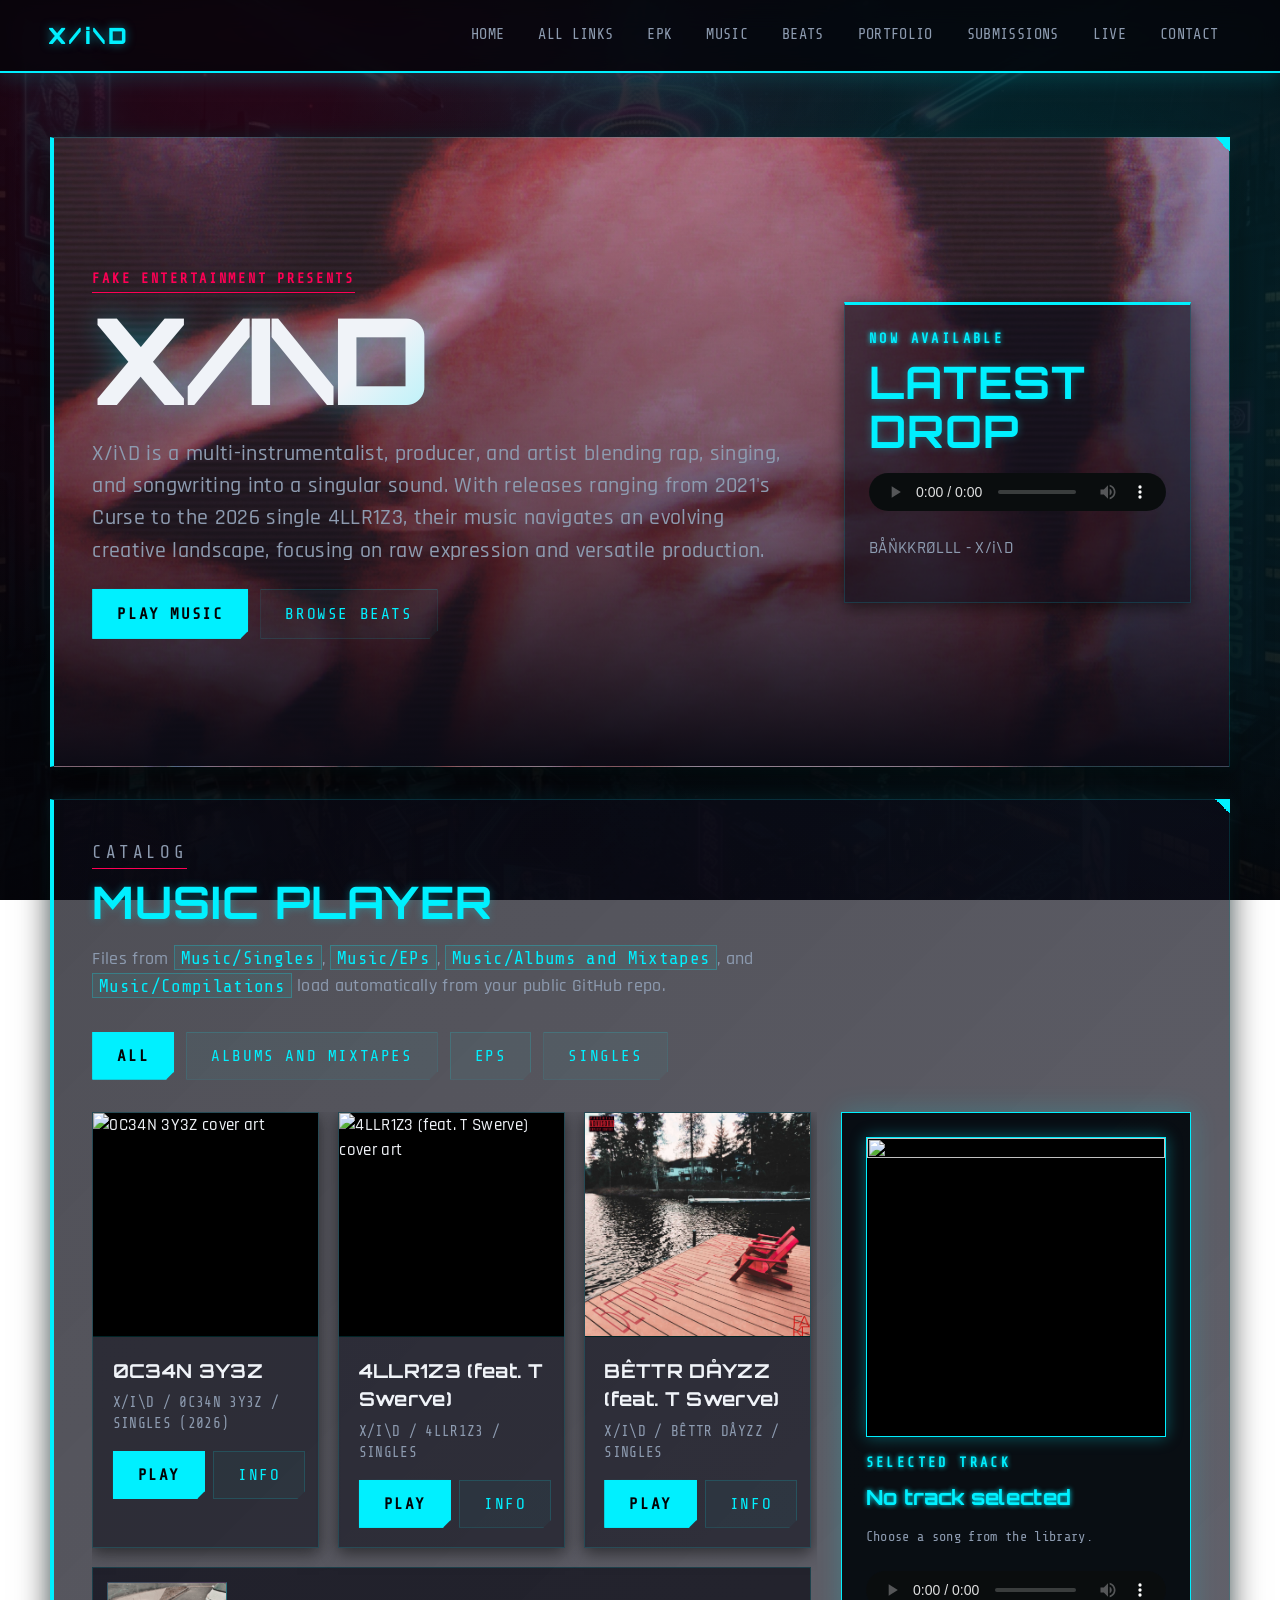
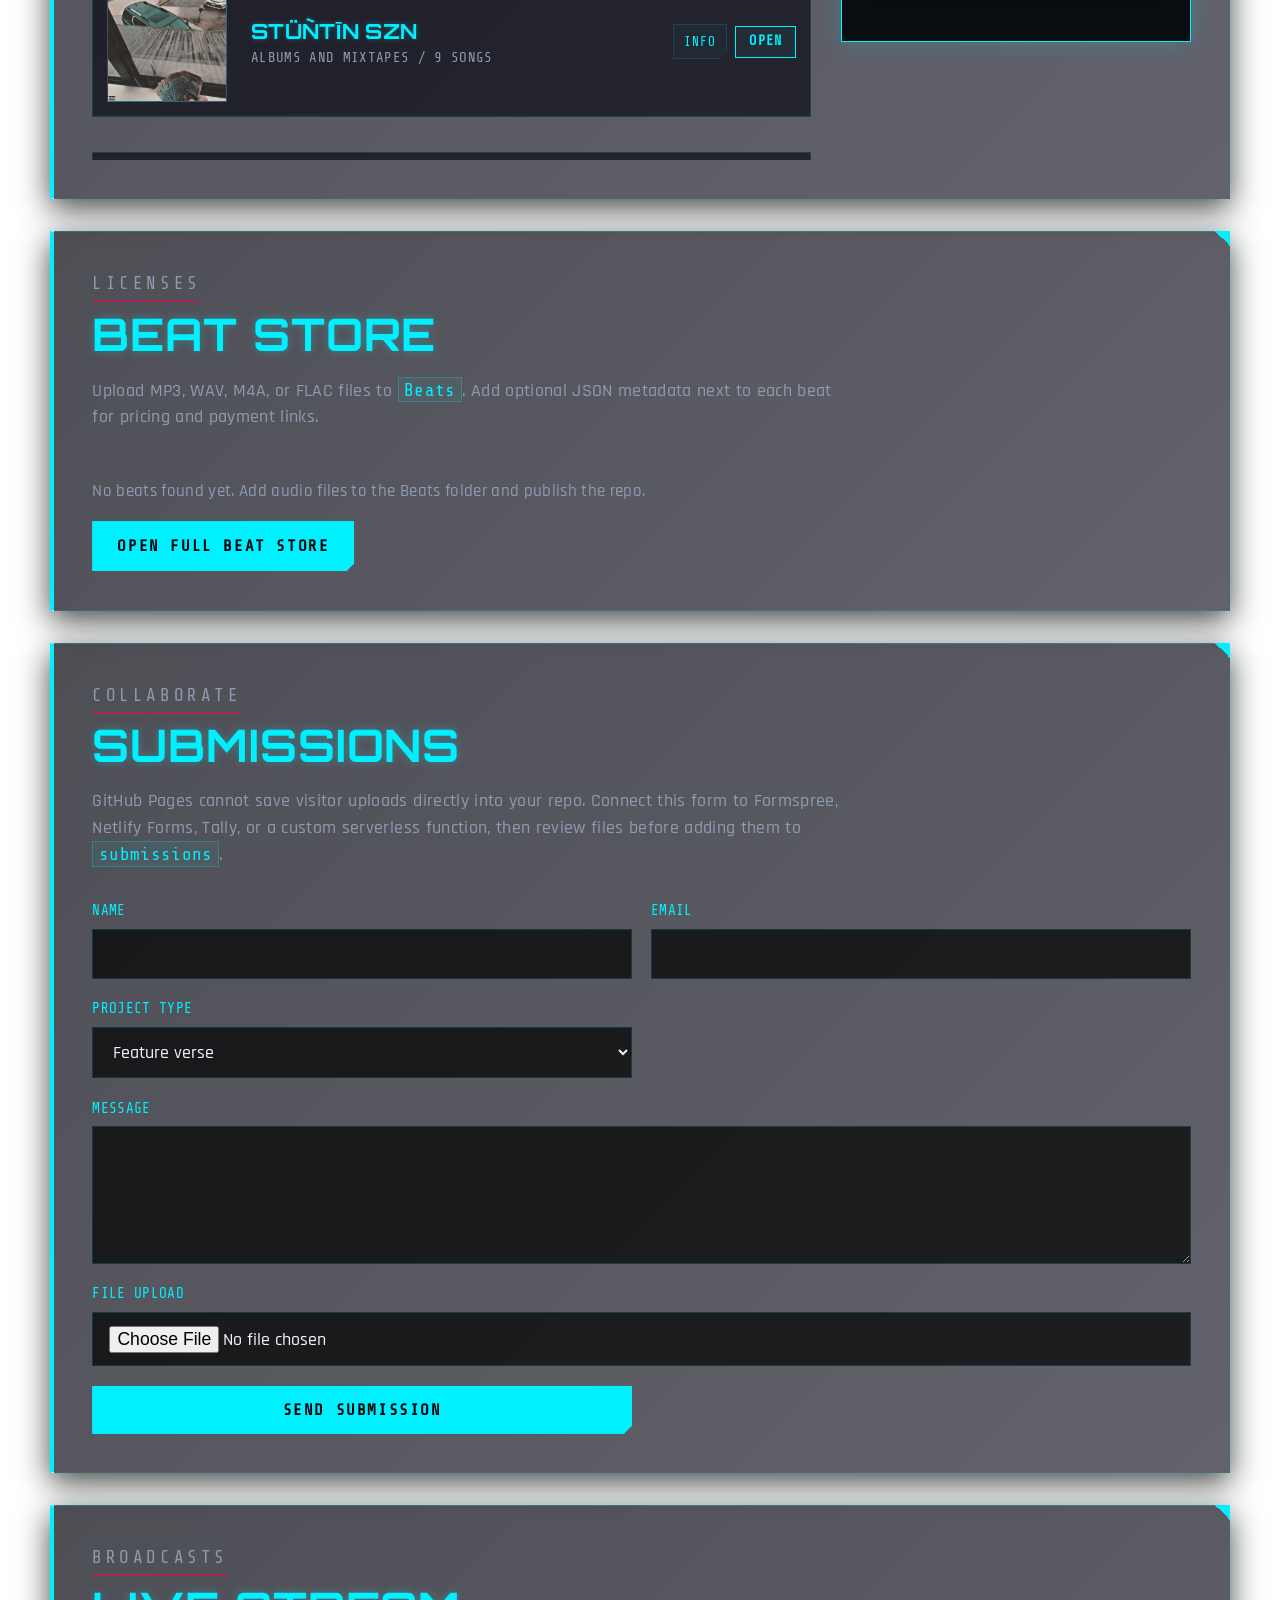
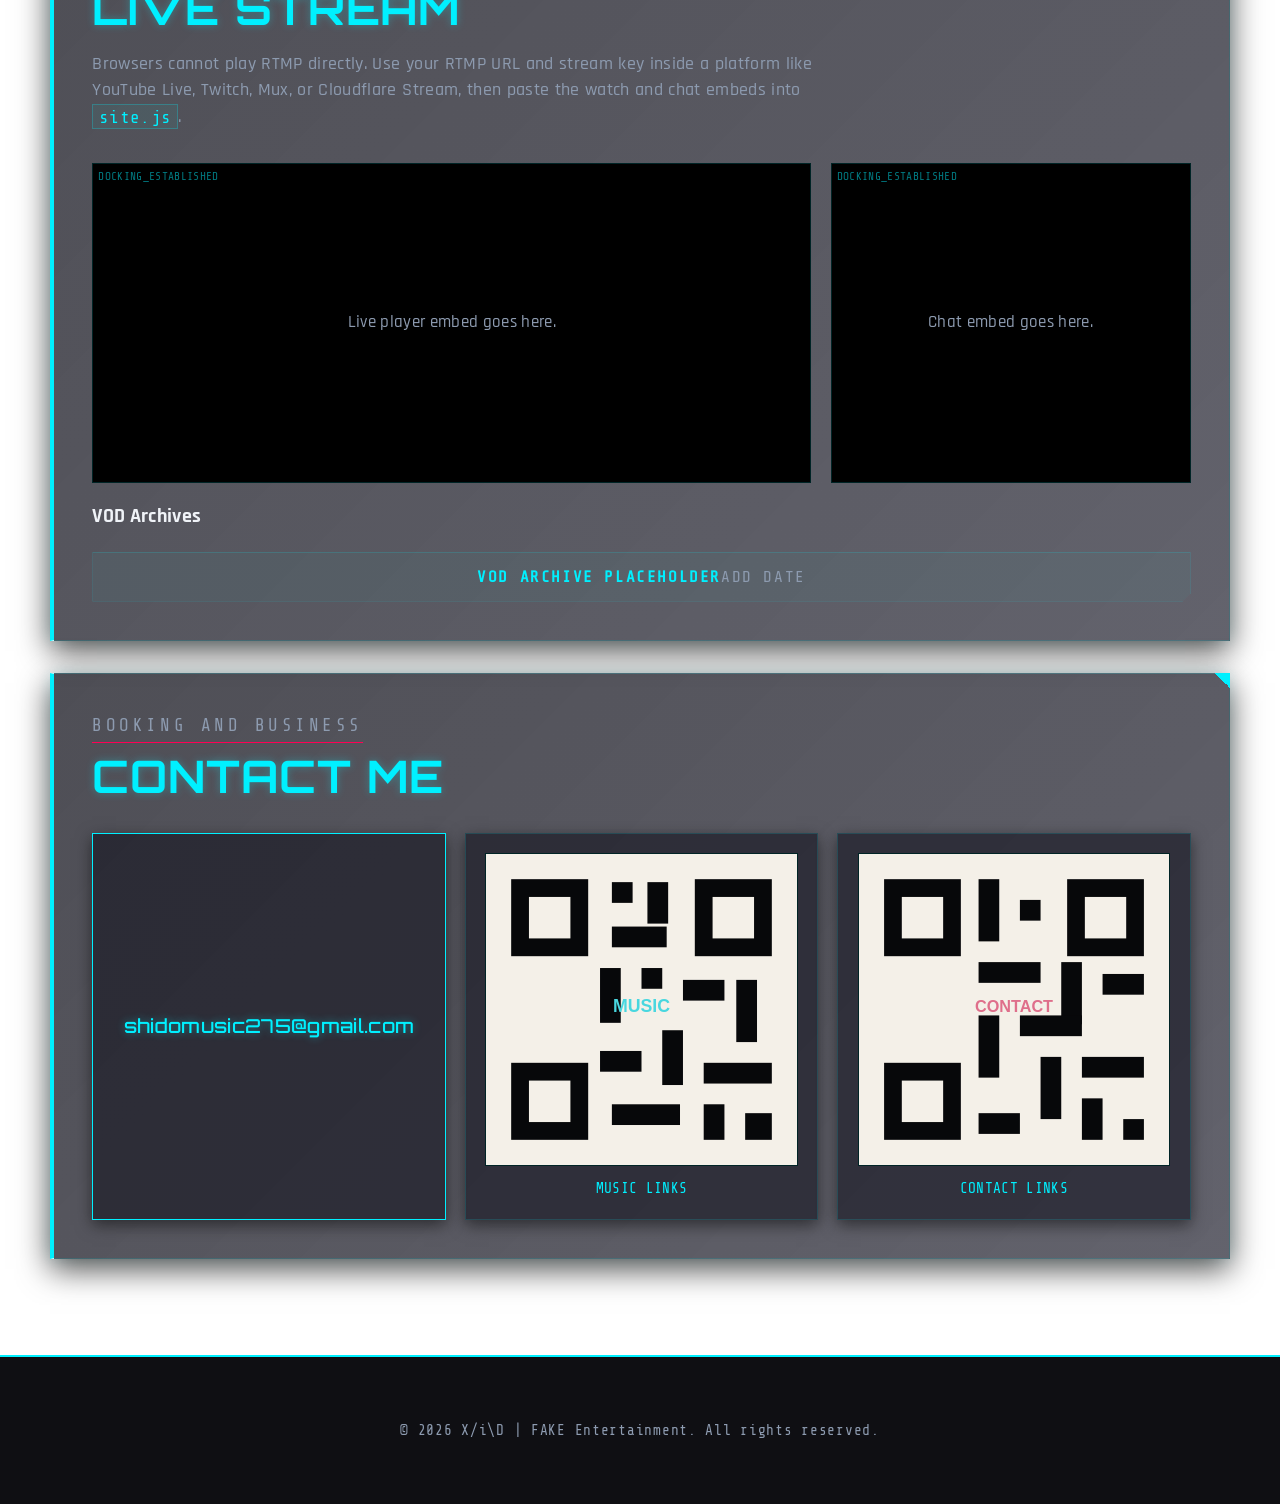
==== commit 3699f776: "modified:   Music/README.md 	new file:   assets/cyberpunk_auckland.png 	new file:   assets/homepage-" ====
--- a/index.html
+++ b/index.html
@@ -13,7 +13,7 @@
     <header class="site-header">
         <a class="brand" href="index.html" aria-label="X/i\D home">X/i\D</a>
         <nav class="site-nav" aria-label="Primary navigation">
-            <a href="#links">Links</a>
+            <a href="#top">Home</a>
             <a href="link.html">All Links</a>
             <a href="epk.html">EPK</a>
             <a href="#music">Music</a>
@@ -30,8 +30,7 @@
             <div class="hero-copy">
                 <p class="eyebrow">FAKE Entertainment presents</p>
                 <h1>X/i\D</h1>
-                <p class="lead">Artist, producer, and creative homebase for releases, beats, visuals, press materials,
-                    submissions, and live broadcasts.</p>
+                <p class="lead">X/i\D is a multi-instrumentalist, producer, and artist blending rap, singing, and songwriting into a singular sound. With releases ranging from 2021's Curse to the 2026 single 4LLR1Z3, their music navigates an evolving creative landscape, focusing on raw expression and versatile production.</p>
                 <div class="hero-actions">
                     <a class="button primary" href="#music">Play Music</a>
                     <a class="button" href="beatstore.html">Browse Beats</a>
@@ -45,21 +44,6 @@
             </div>
         </section>
 
-        <section class="section-band" id="links">
-            <div class="section-heading">
-                <p class="eyebrow">Link bio</p>
-                <h2>Everything in one place</h2>
-            </div>
-            <div class="link-grid">
-                <a class="link-tile featured-link" href="link.html">All Links Hub</a>
-                <a class="link-tile" href="epk.html">Electronic Press Kit</a>
-                <a class="link-tile" href="#music">Music Library</a>
-                <a class="link-tile" href="beatstore.html">Beat Store</a>
-                <a class="link-tile" href="portfolio.html">Portfolio</a>
-                <a class="link-tile" href="#submissions">Submit Files</a>
-                <a class="link-tile" href="#live">Livestream</a>
-            </div>
-        </section>
 
         <section class="section-band" id="music">
             <div class="section-heading">
--- a/style.css
+++ b/style.css
@@ -30,19 +30,48 @@
 body {
     margin: 0;
     color: var(--text);
-    /* Cyberpunk Grid Background + Radial Glows */
-    background:
-        radial-gradient(circle at 20% 0%, rgba(255, 0, 85, 0.12), transparent 30rem),
-        radial-gradient(circle at 80% 30%, rgba(0, 240, 255, 0.1), transparent 30rem),
-        linear-gradient(rgba(5, 5, 10, 0.97), rgba(5, 5, 10, 0.97)),
-        linear-gradient(90deg, rgba(0, 240, 255, 0.02) 1px, transparent 1px),
-        linear-gradient(rgba(0, 240, 255, 0.02) 1px, transparent 1px);
-    background-size: 100% 100%, 100% 100%, 100% 100%, 25px 25px, 25px 25px;
+    /* Cyber-grid overlay */
+    background: 
+        linear-gradient(90deg, rgba(0, 240, 255, 0.015) 1px, transparent 1px),
+        linear-gradient(rgba(0, 240, 255, 0.015) 1px, transparent 1px);
+    background-size: 25px 25px;
+    background-attachment: fixed;
     font-family: 'Rajdhani', 'Segoe UI', Roboto, sans-serif;
     font-weight: 500;
     font-size: 1.05rem;
     line-height: 1.5;
     letter-spacing: 0.02em;
+    position: relative;
+    overflow-x: hidden;
+}
+
+body::before {
+    content: "";
+    position: fixed;
+    top: 0;
+    left: 0;
+    width: 100%;
+    height: 100%;
+    background-image: 
+        radial-gradient(circle at 20% 0%, rgba(255, 0, 85, 0.15), transparent 45rem),
+        radial-gradient(circle at 80% 30%, rgba(0, 240, 255, 0.15), transparent 45rem),
+        linear-gradient(rgba(5, 5, 10, 0.88), rgba(5, 5, 10, 0.94)),
+        url('assets/cyberpunk_auckland.png');
+    background-size: cover;
+    background-position: center;
+    background-repeat: no-repeat;
+    background-attachment: fixed;
+    z-index: -2;
+    animation: futuristicAucklandPan 45s ease-in-out infinite alternate;
+}
+
+@keyframes futuristicAucklandPan {
+    0% {
+        transform: scale(1.02) translate(0, 0);
+    }
+    100% {
+        transform: scale(1.08) translate(-1%, -1%);
+    }
 }
 
 a {
@@ -166,7 +195,7 @@
 .section-band {
     margin: 2rem 0;
     padding: clamp(1.15rem, 3vw, 2.5rem);
-    background: linear-gradient(135deg, rgba(10, 10, 20, 0.9), rgba(15, 15, 30, 0.85));
+    background: linear-gradient(135deg, rgba(10, 10, 20, 0.72), rgba(15, 15, 30, 0.65));
     border: 1px solid var(--line);
     border-left: 4px solid var(--cyan);
     border-radius: 0px; /* Sharp high-tech cut */
@@ -192,6 +221,15 @@
     grid-template-columns: minmax(0, 1.35fr) minmax(300px, 0.65fr);
     align-items: center;
     gap: 2rem;
+}
+
+.section-band.hero:not(.compact) {
+    background: 
+        linear-gradient(to bottom, rgba(10, 10, 20, 0) 0%, rgba(10, 10, 20, 0.45) 60%, rgba(10, 10, 20, 0.98) 100%),
+        url('assets/homepage-profile.jpg');
+    background-size: cover;
+    background-position: center 25%;
+    background-repeat: no-repeat;
 }
 
 .hero.compact {
@@ -329,7 +367,7 @@
 .release-card,
 .beat-card,
 .stat-grid div {
-    background: rgba(12, 12, 24, 0.8);
+    background: rgba(12, 12, 24, 0.55);
     border: 1px solid var(--line);
     border-radius: 0px;
     box-shadow: 0 5px 15px rgba(0,0,0,0.5);
@@ -867,7 +905,7 @@
 .music-folder {
     grid-column: 1 / -1;
     overflow: hidden;
-    background: rgba(10, 10, 22, 0.95);
+    background: rgba(10, 10, 22, 0.7);
     border: 1px solid var(--line);
     border-radius: 0px;
     margin-bottom: 1rem;
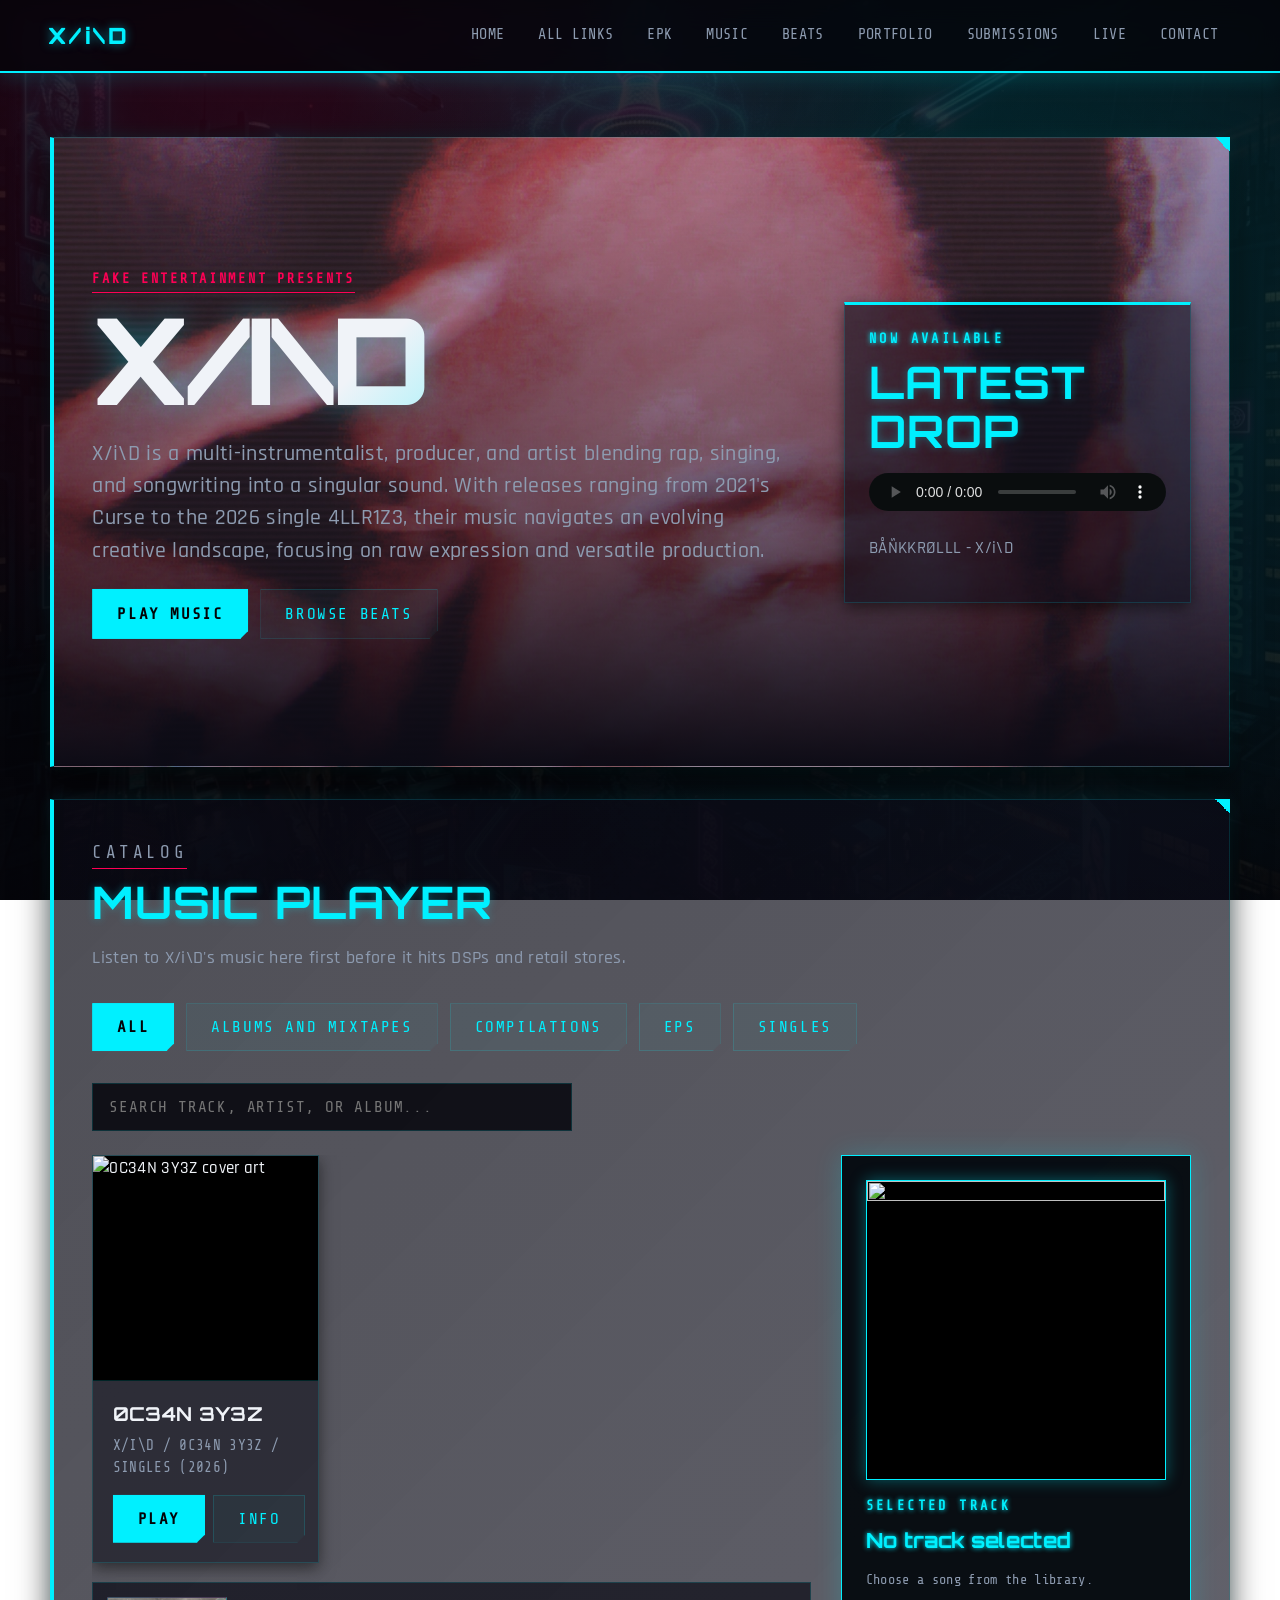
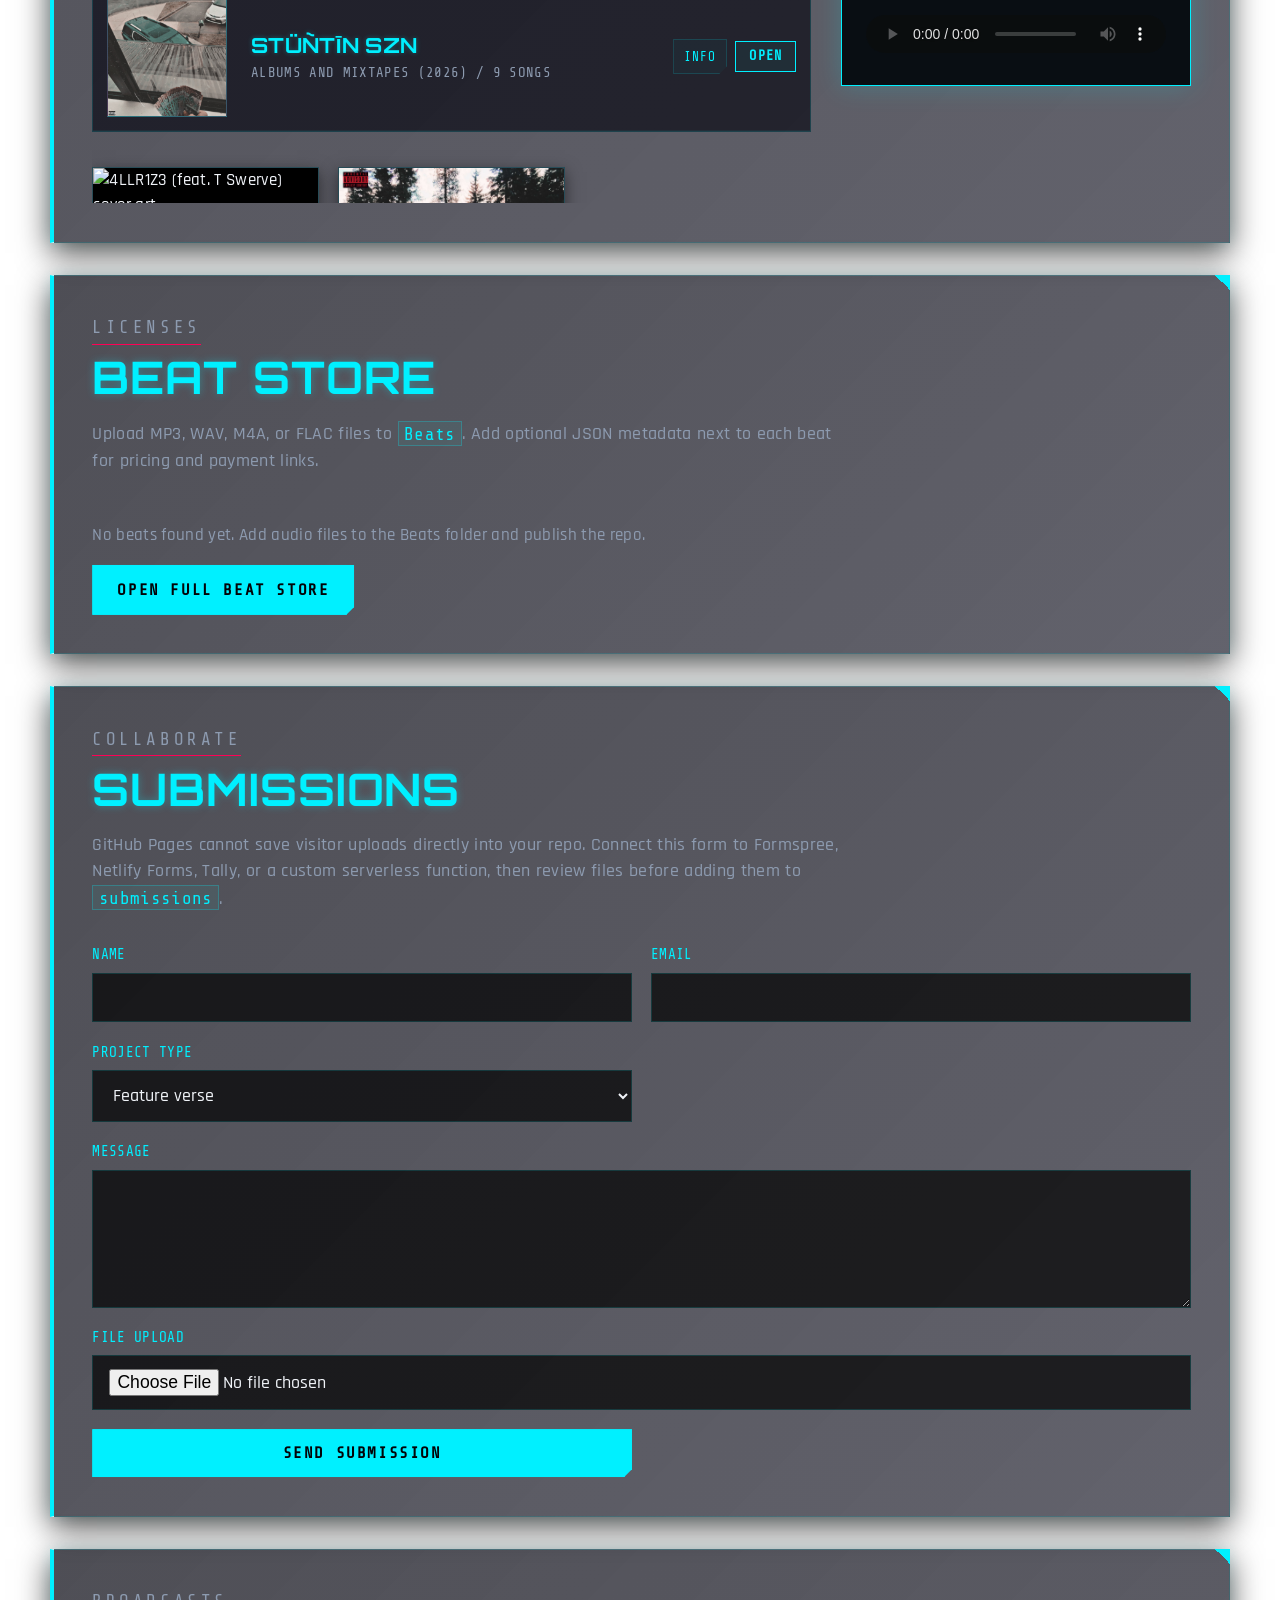
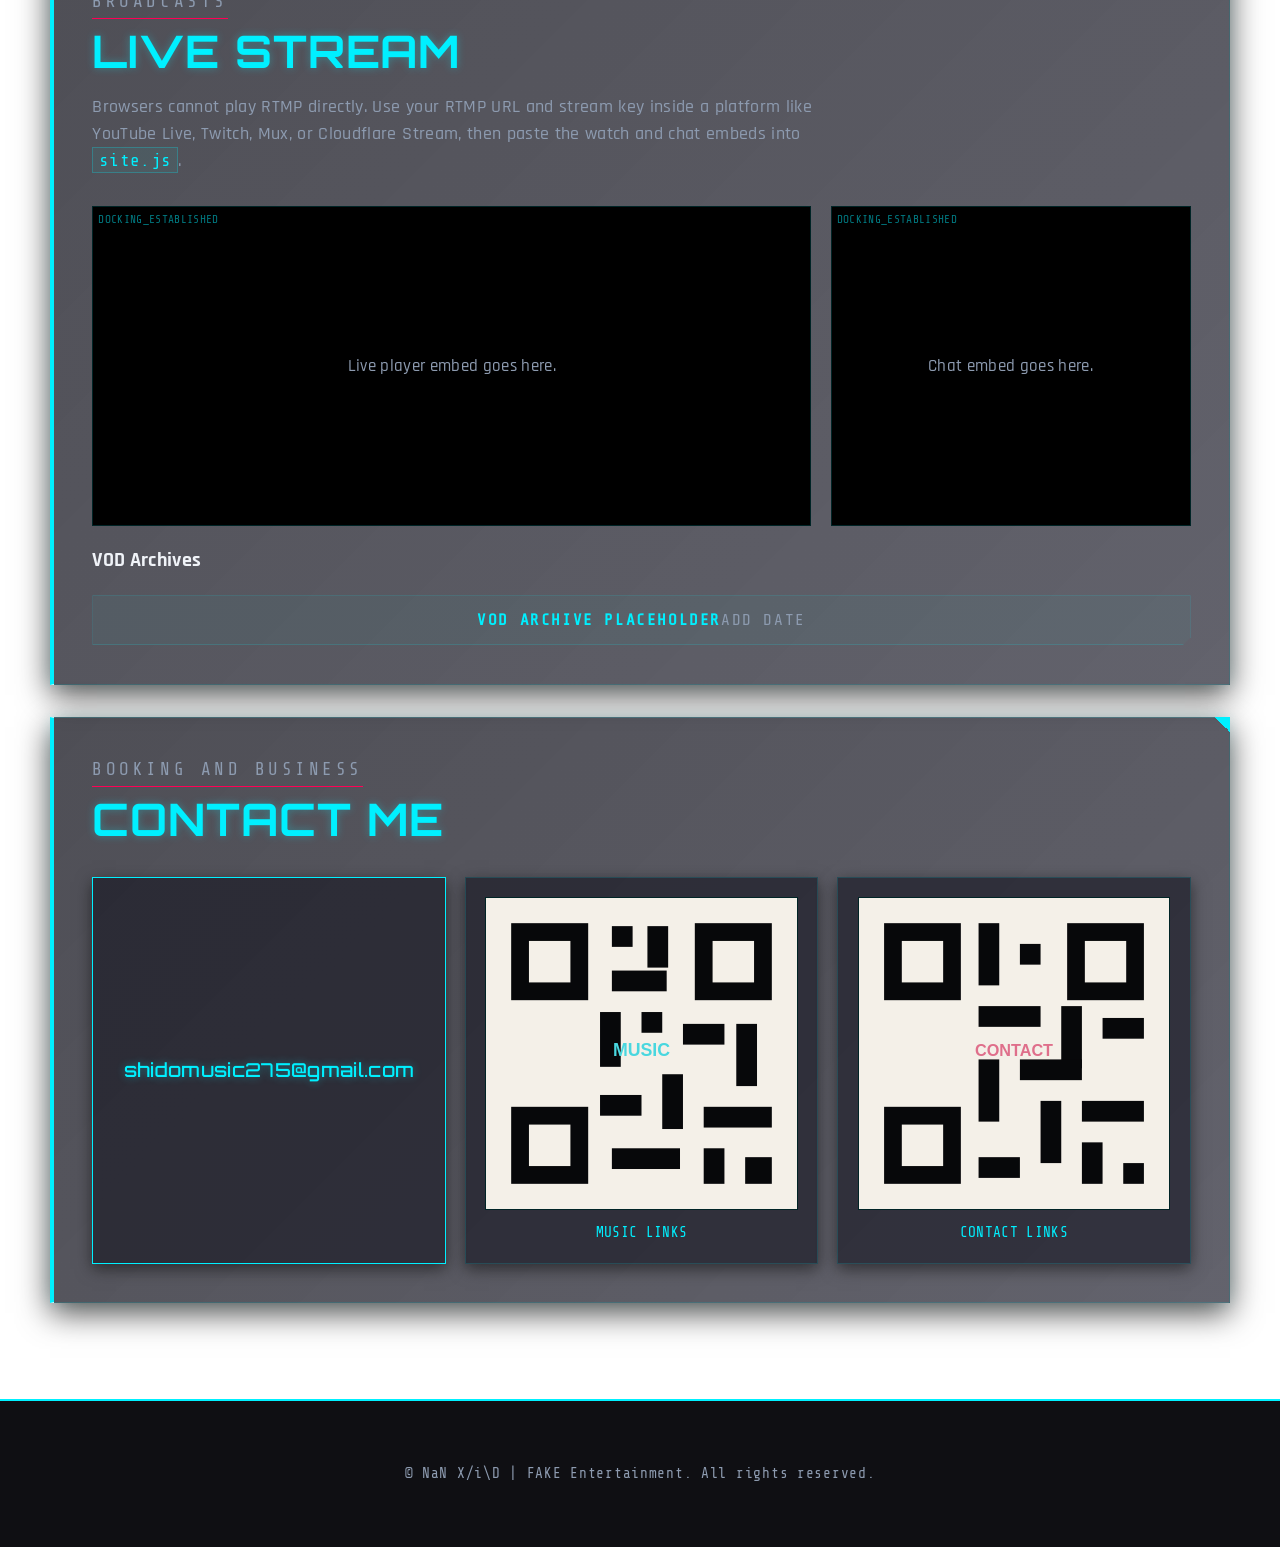
==== commit 5a0fbb58: "modified:   index.html 	modified:   site.js 	modified:   style.css  Changes not staged for commit: 	" ====
--- a/index.html
+++ b/index.html
@@ -49,11 +49,12 @@
             <div class="section-heading">
                 <p class="eyebrow">Catalog</p>
                 <h2>Music Player</h2>
-                <p>Files from <code>Music/Singles</code>, <code>Music/EPs</code>,
-                    <code>Music/Albums and Mixtapes</code>, and <code>Music/Compilations</code> load automatically from
-                    your public GitHub repo.</p>
+                <p>Listen to X/i\D's music here first before it hits DSPs and retail stores.</p>
             </div>
             <div class="tabs" id="music-tabs" role="tablist" aria-label="Music categories"></div>
+            <div class="music-search-container">
+                <input type="text" id="music-search" placeholder="Search track, artist, or album..." aria-label="Search music catalog">
+            </div>
             <div class="music-layout">
                 <div class="release-grid" id="music-library" aria-live="polite"></div>
                 <aside class="player-dock" aria-label="Music player">
--- a/style.css
+++ b/style.css
@@ -895,6 +895,30 @@
     flex: 0 0 auto;
 }
 
+.music-search-container {
+    margin-bottom: 1.5rem;
+    max-width: 480px;
+    width: 100%;
+}
+
+.music-search-container input {
+    font-family: 'Share Tech Mono', monospace;
+    letter-spacing: 0.05em;
+    text-transform: uppercase;
+    font-size: 1rem;
+    border-color: var(--line);
+    animation: solarStormBorderMuted 15s linear infinite;
+    background: rgba(5, 5, 12, 0.85);
+}
+
+.music-search-container input:focus {
+    animation: none;
+    border-color: var(--cyan);
+    box-shadow: 0 0 15px rgba(0, 240, 255, 0.4);
+    background: rgba(0, 240, 255, 0.03);
+}
+
+
 #music-library {
     max-height: min(72vh, 720px);
     overflow-y: auto;
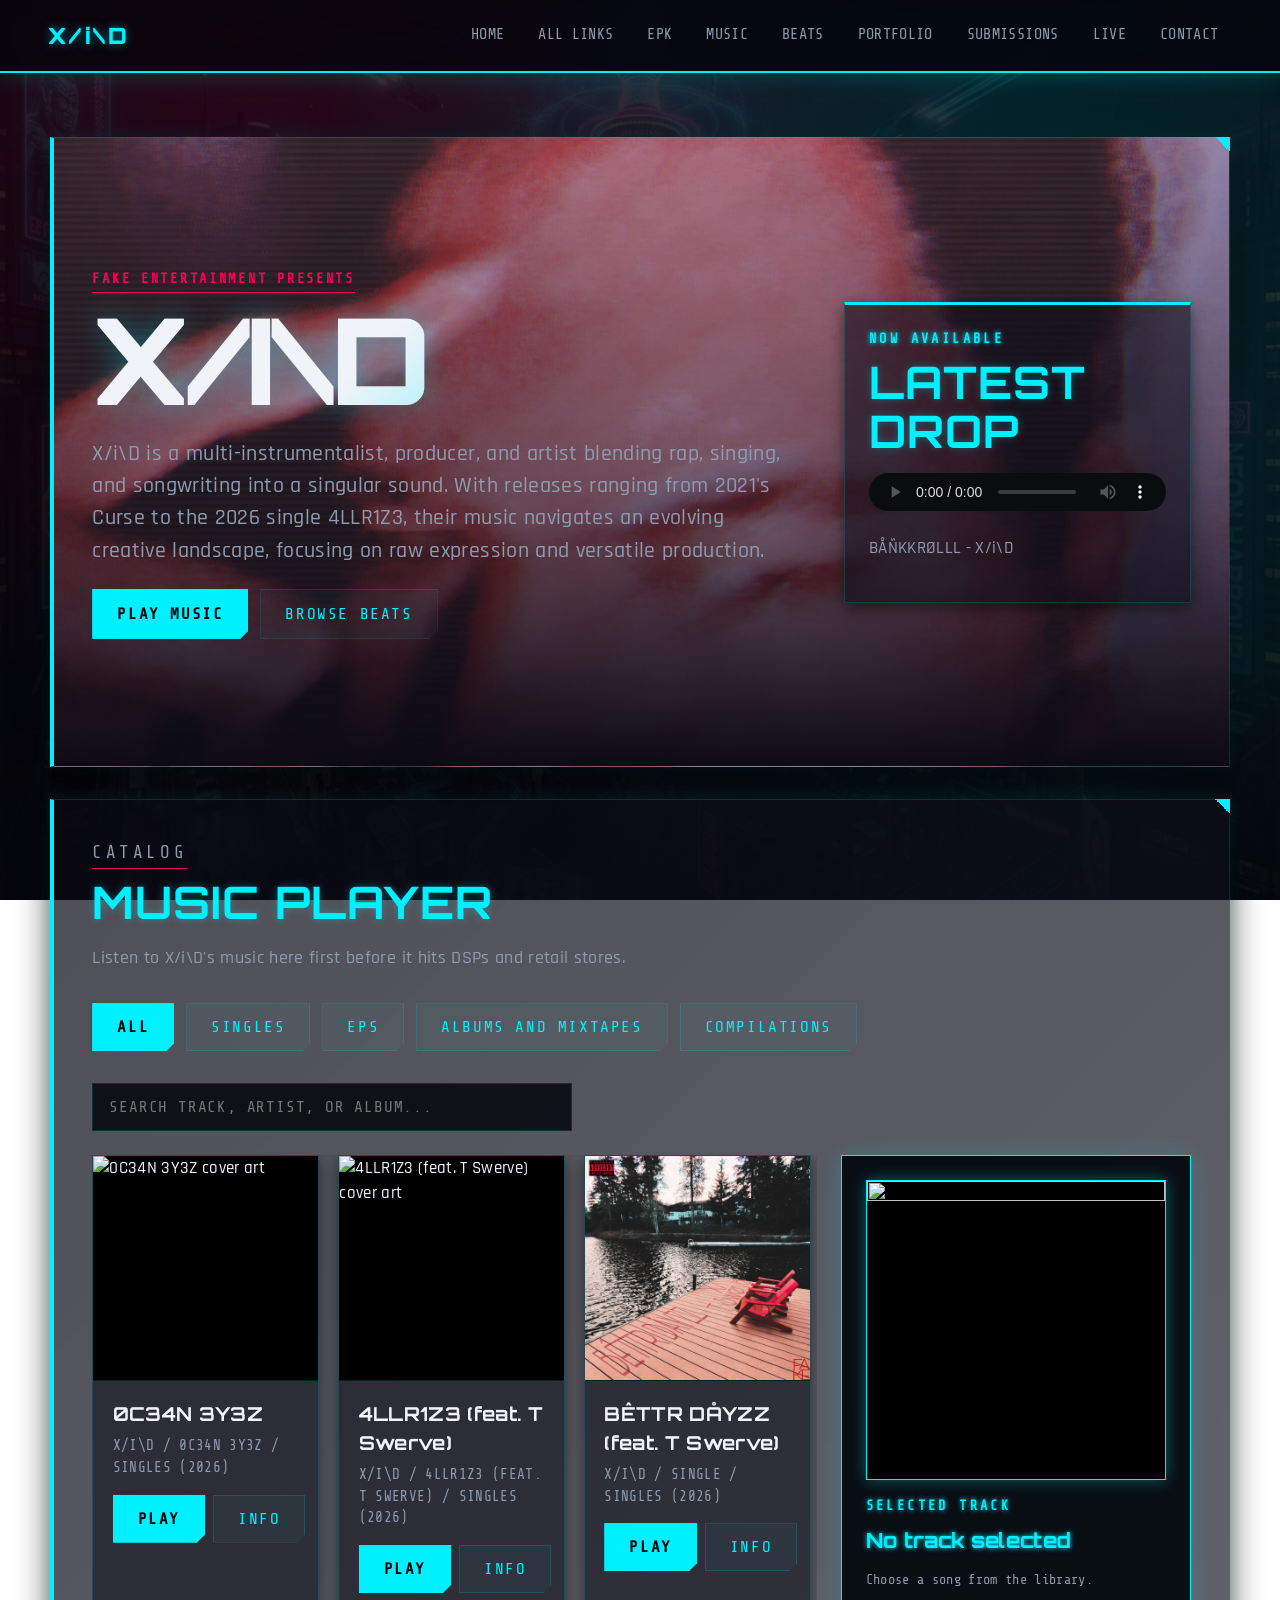
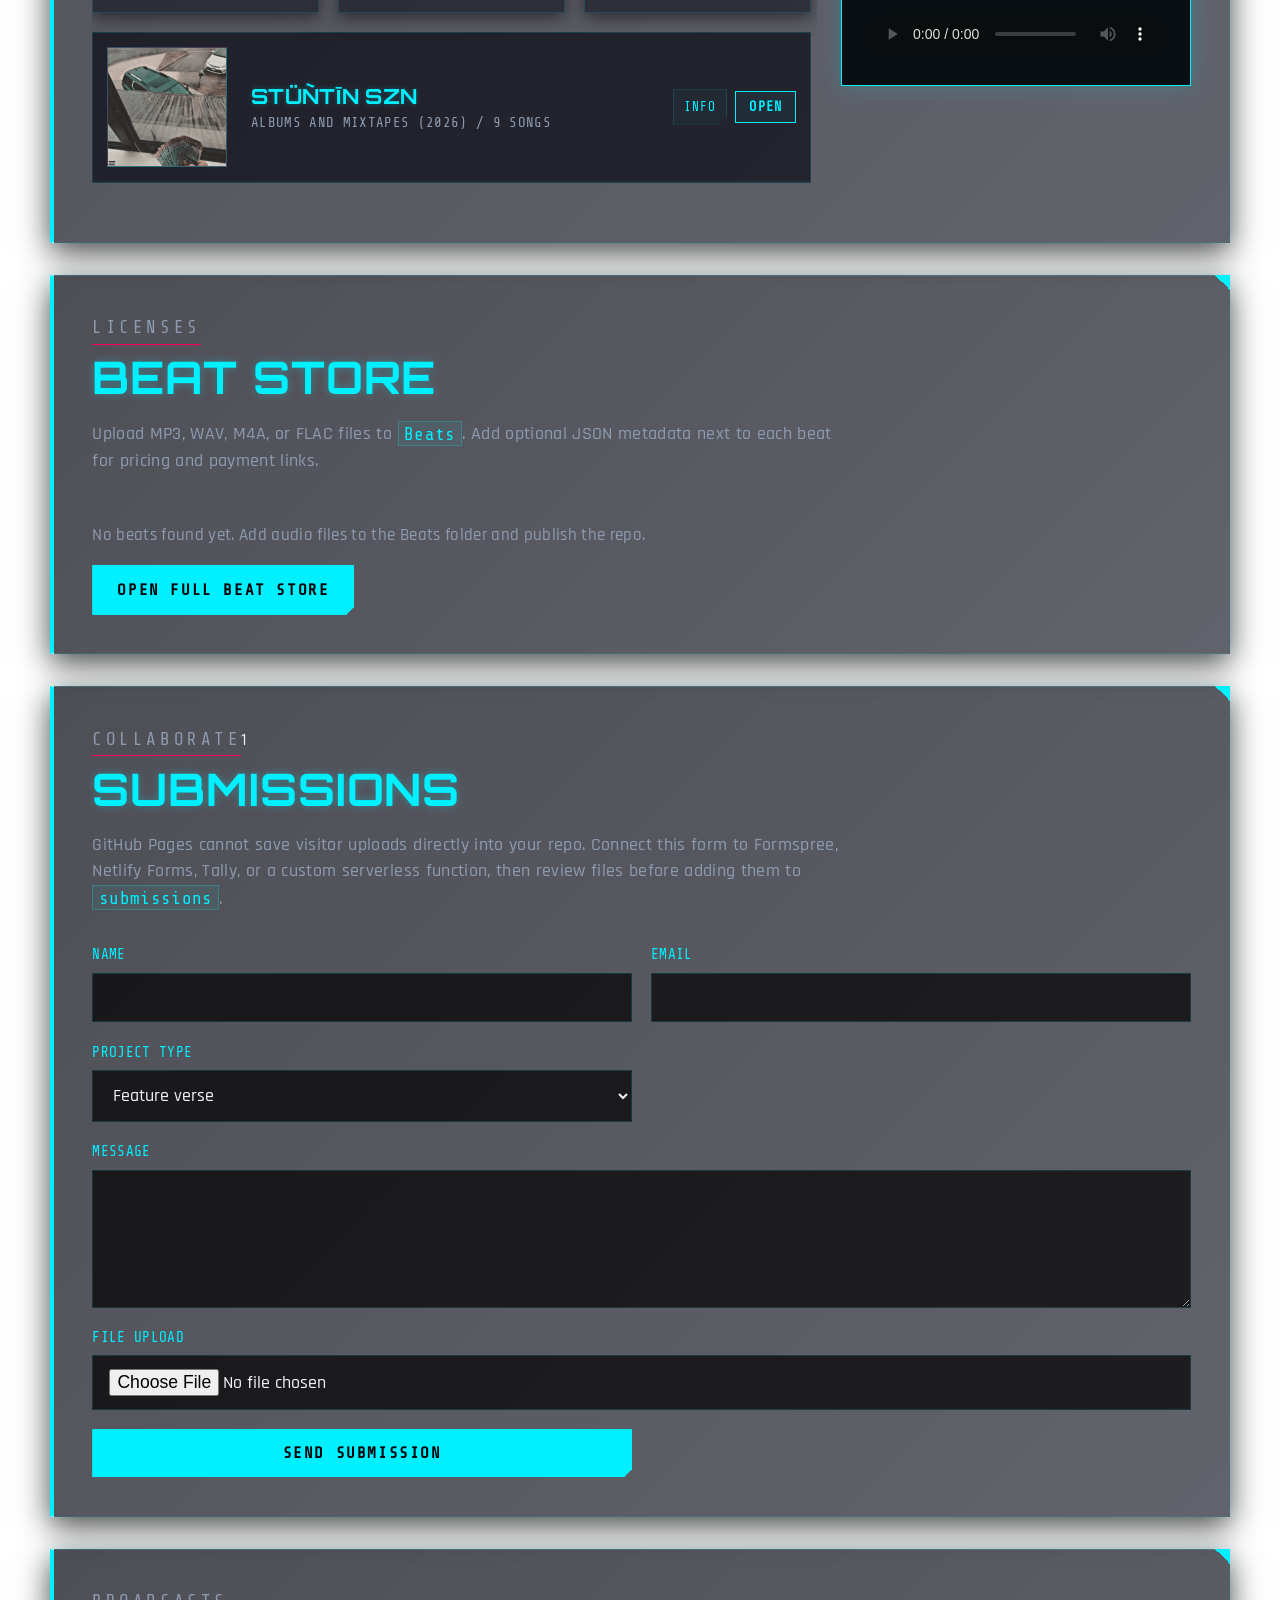
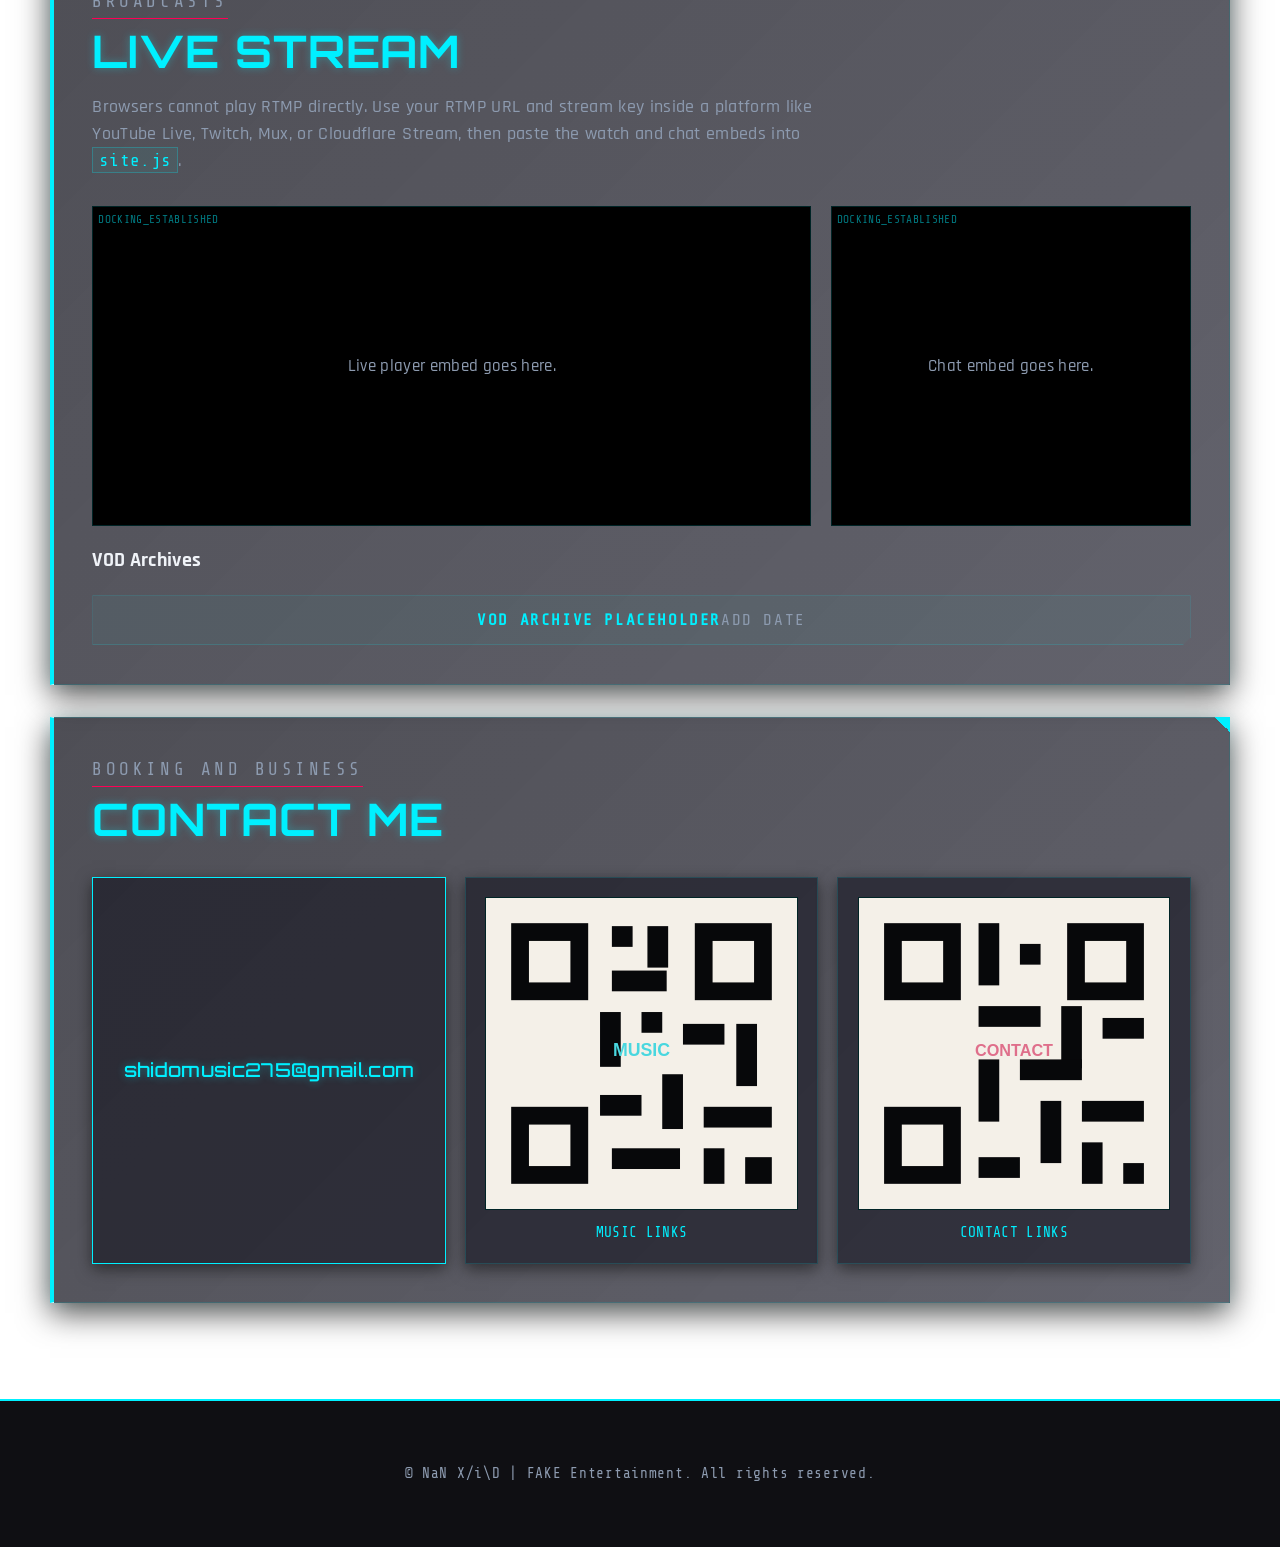
==== commit 6c7f6fd7: "modified:   index.html 	modified:   site.js" ====
--- a/index.html
+++ b/index.html
@@ -30,7 +30,10 @@
             <div class="hero-copy">
                 <p class="eyebrow">FAKE Entertainment presents</p>
                 <h1>X/i\D</h1>
-                <p class="lead">X/i\D is a multi-instrumentalist, producer, and artist blending rap, singing, and songwriting into a singular sound. With releases ranging from 2021's Curse to the 2026 single 4LLR1Z3, their music navigates an evolving creative landscape, focusing on raw expression and versatile production.</p>
+                <p class="lead">X/i\D is a multi-instrumentalist, producer, and artist blending rap, singing, and
+                    songwriting into a singular sound. With releases ranging from 2021's Curse to the 2026 single
+                    4LLR1Z3, their music navigates an evolving creative landscape, focusing on raw expression and
+                    versatile production.</p>
                 <div class="hero-actions">
                     <a class="button primary" href="#music">Play Music</a>
                     <a class="button" href="beatstore.html">Browse Beats</a>
@@ -53,7 +56,8 @@
             </div>
             <div class="tabs" id="music-tabs" role="tablist" aria-label="Music categories"></div>
             <div class="music-search-container">
-                <input type="text" id="music-search" placeholder="Search track, artist, or album..." aria-label="Search music catalog">
+                <input type="text" id="music-search" placeholder="Search track, artist, or album..."
+                    aria-label="Search music catalog">
             </div>
             <div class="music-layout">
                 <div class="release-grid" id="music-library" aria-live="polite"></div>
@@ -80,11 +84,12 @@
 
         <section class="section-band" id="submissions">
             <div class="section-heading">
-                <p class="eyebrow">Collaborate</p>
+                <p class="eyebrow">Collaborate</p>1
                 <h2>Submissions</h2>
                 <p>GitHub Pages cannot save visitor uploads directly into your repo. Connect this form to Formspree,
                     Netlify Forms, Tally, or a custom serverless function, then review files before adding them to
-                    <code>submissions</code>.</p>
+                    <code>submissions</code>.
+                </p>
             </div>
             <form class="submission-form" action="https://formspree.io/f/YOUR_FORM_ID" method="POST"
                 enctype="multipart/form-data">
@@ -111,7 +116,8 @@
                 <h2>Live Stream</h2>
                 <p>Browsers cannot play RTMP directly. Use your RTMP URL and stream key inside a platform like YouTube
                     Live, Twitch, Mux, or Cloudflare Stream, then paste the watch and chat embeds into
-                    <code>site.js</code>.</p>
+                    <code>site.js</code>.
+                </p>
             </div>
             <div class="live-grid">
                 <div class="embed-shell" id="live-player">Live player embed goes here.</div>
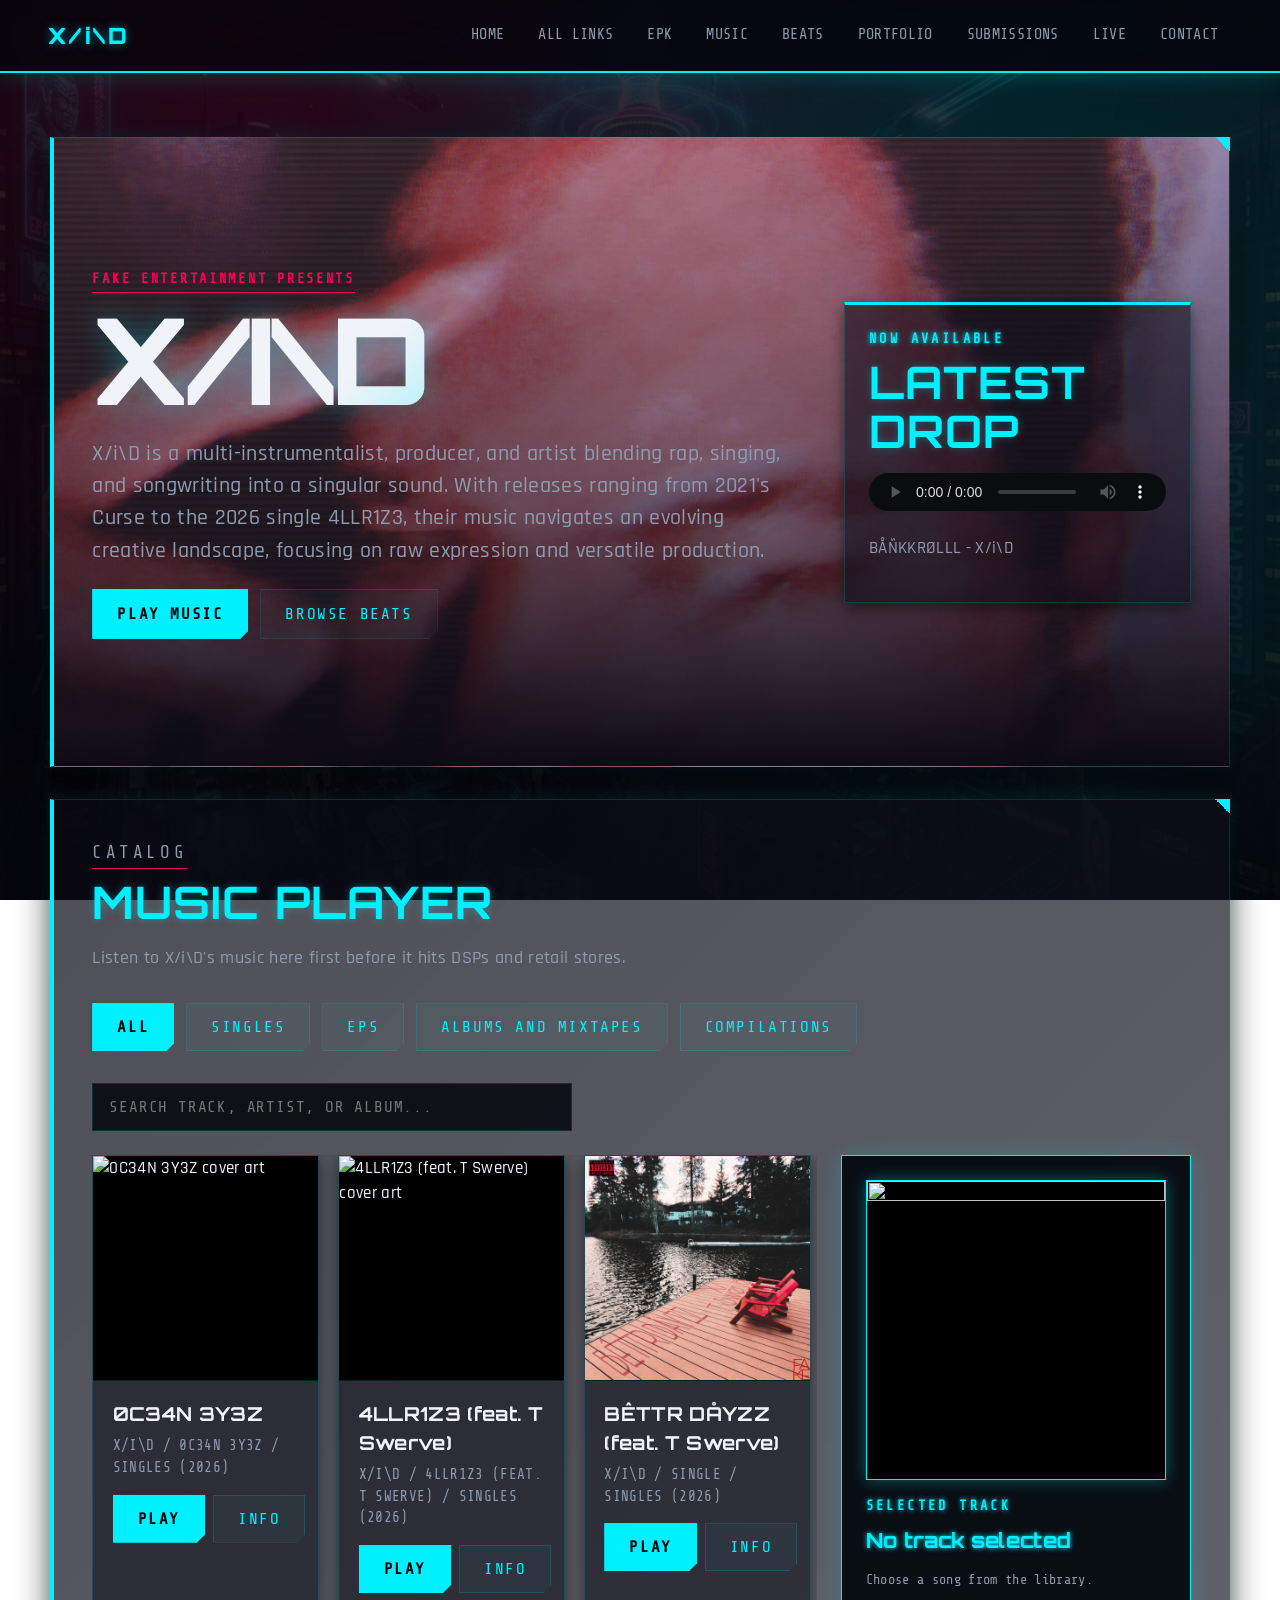
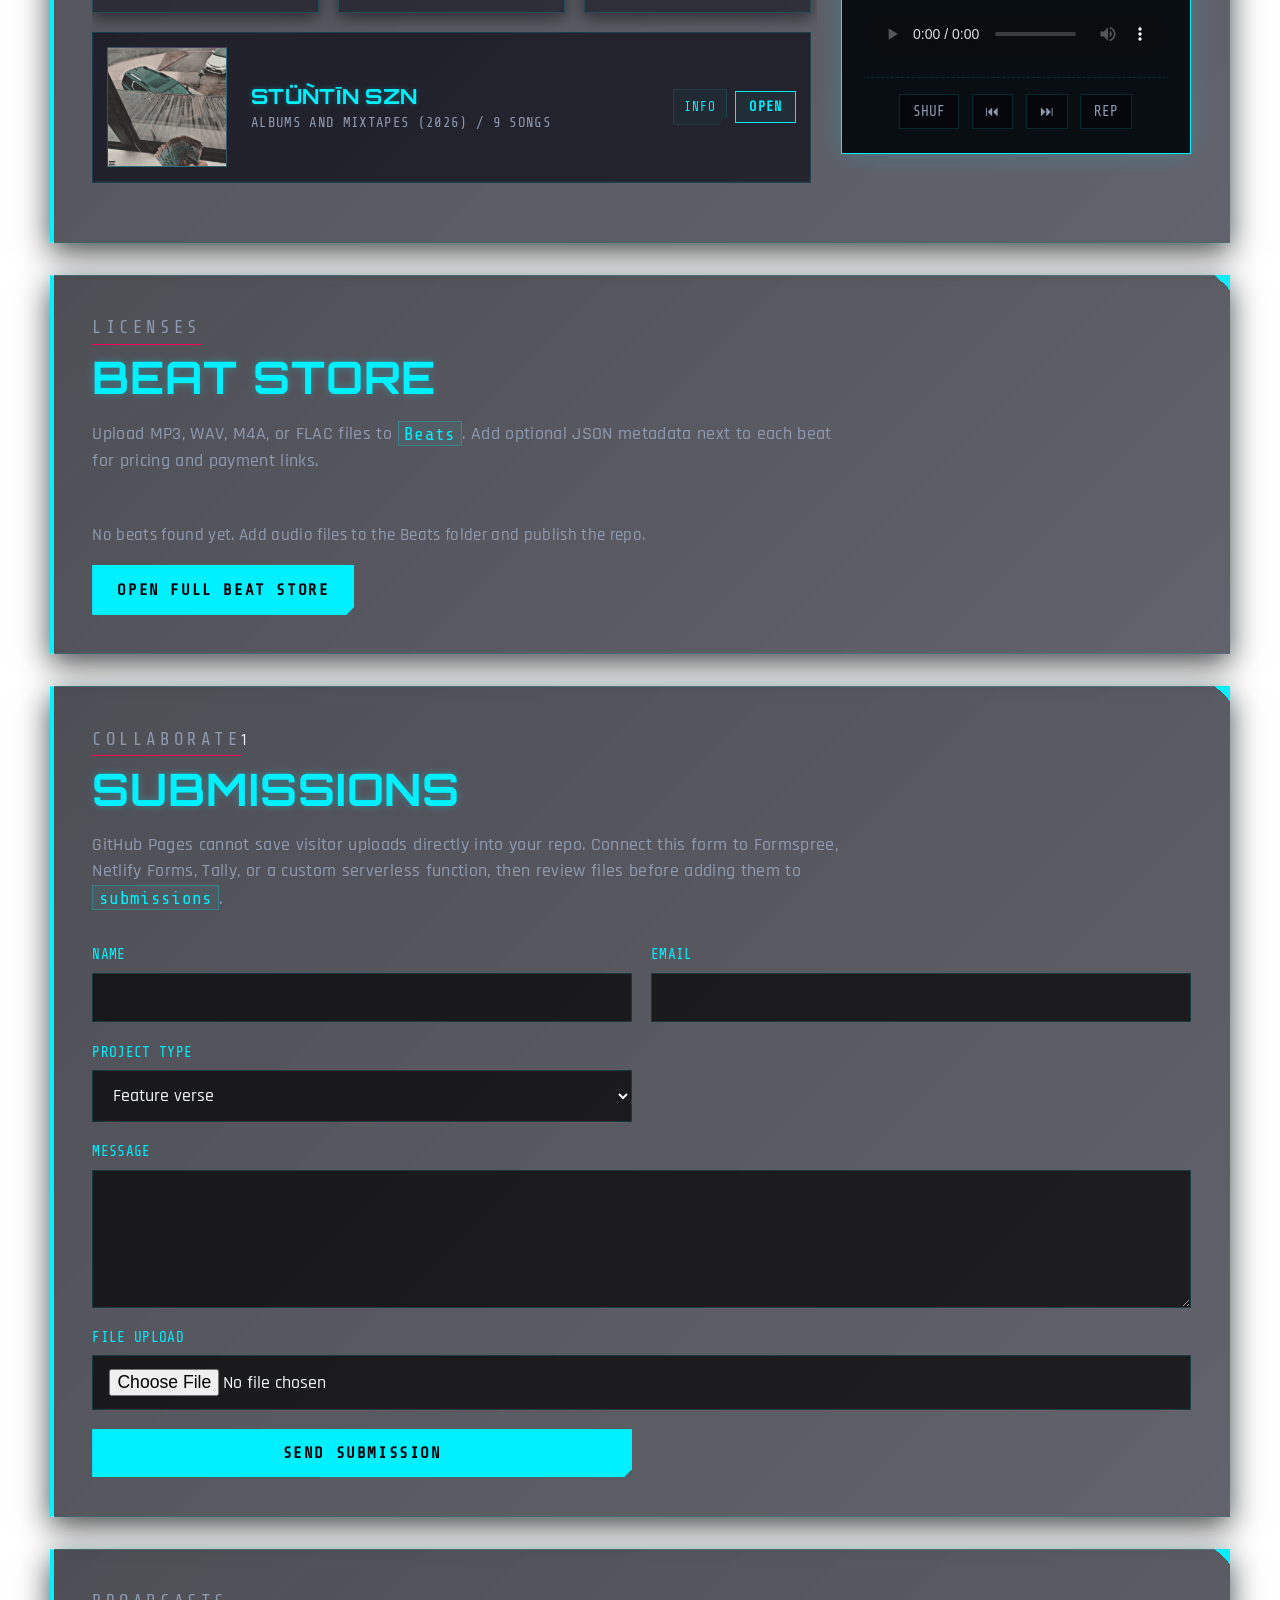
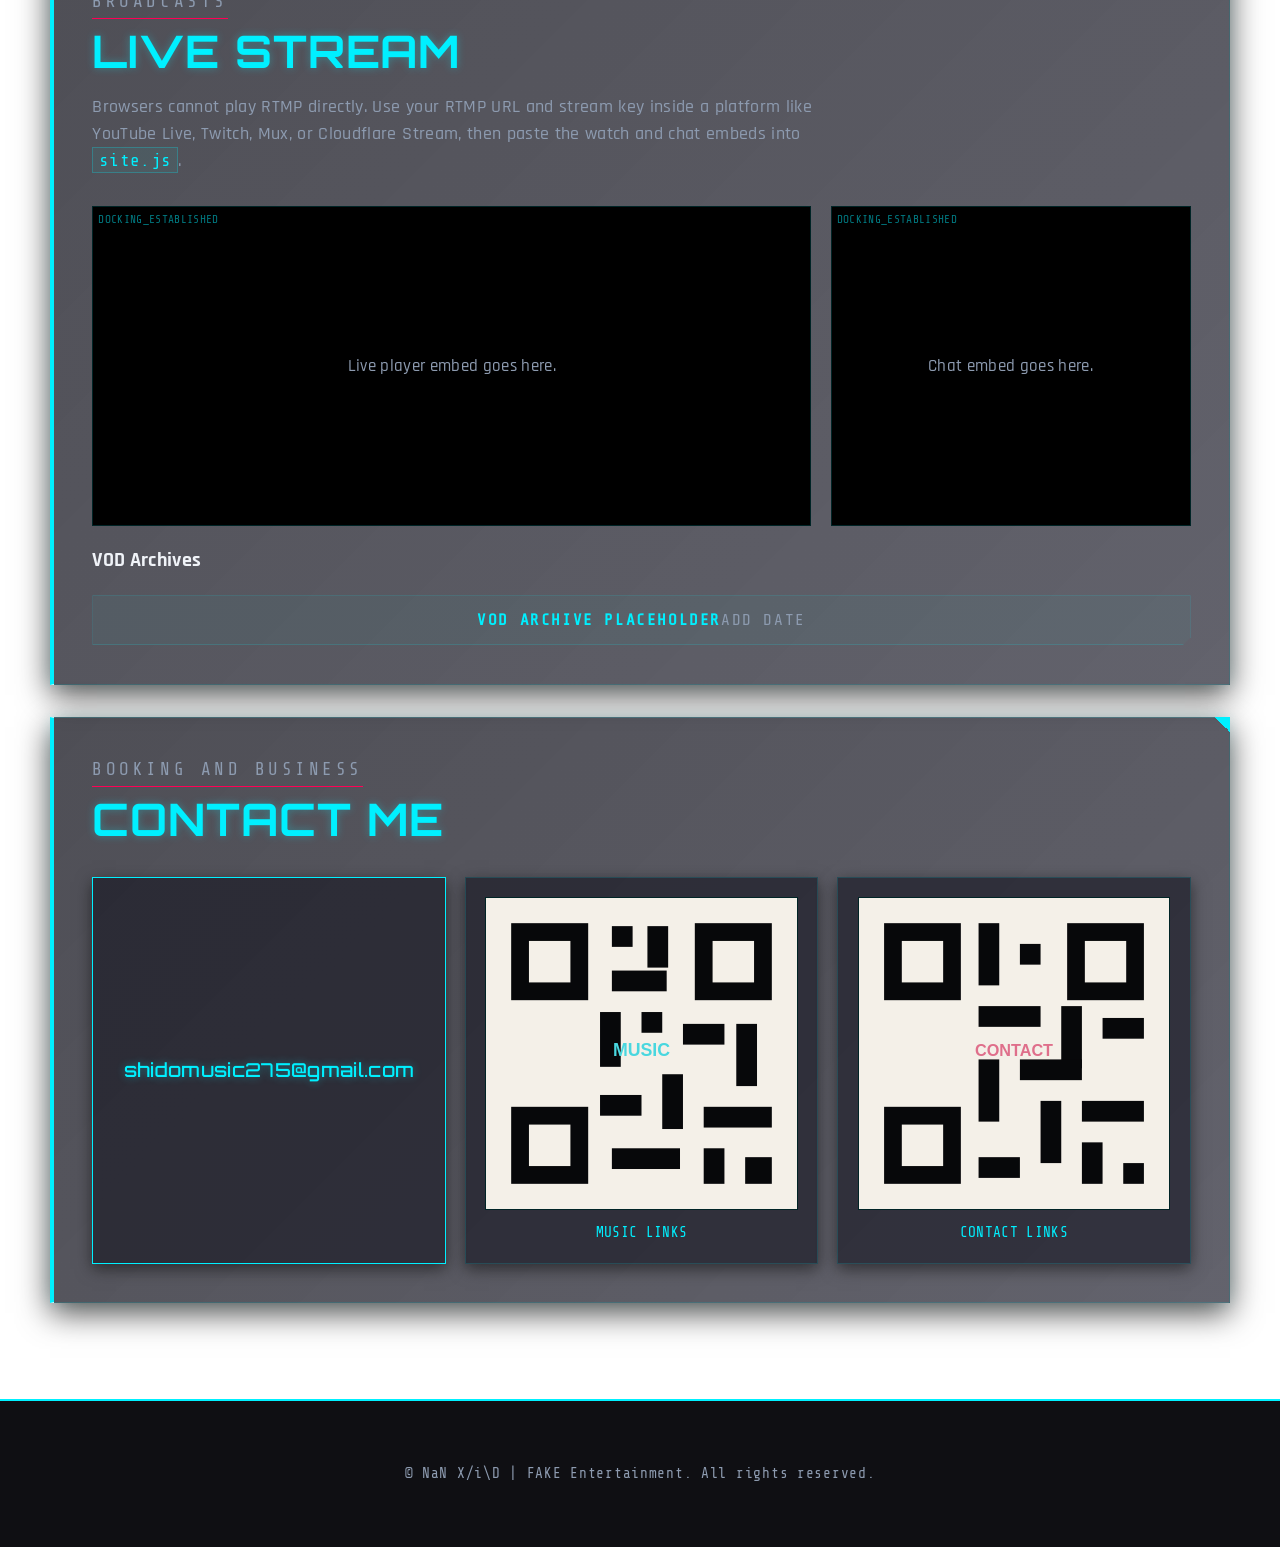
==== commit 67abbd99: "deleted:    "Music/Compilations/\345\244\234\345\206\254 2X23/\343\200\216\343\202\267\343\203\211\3" ====
--- a/index.html
+++ b/index.html
@@ -42,7 +42,7 @@
             <div class="hero-panel" aria-label="Featured player">
                 <p class="panel-label">Now available</p>
                 <h2>Latest Drop</h2>
-                <audio controls preload="metadata" id="featured-player"></audio>
+                <audio controls controlsList="nodownload" oncontextmenu="return false;" preload="metadata" id="featured-player"></audio>
                 <p class="muted" id="featured-title">Upload music to your repo folders to populate the player.</p>
             </div>
         </section>
@@ -66,7 +66,13 @@
                     <p class="panel-label">Selected track</p>
                     <h3 id="player-title">No track selected</h3>
                     <p class="muted" id="player-meta">Choose a song from the library.</p>
-                    <audio id="main-audio" controls preload="metadata"></audio>
+                    <audio id="main-audio" controls controlsList="nodownload" oncontextmenu="return false;" preload="metadata"></audio>
+                    <div class="player-controls">
+                        <button id="player-shuffle" class="control-btn" title="Shuffle (Off)" type="button">SHUF</button>
+                        <button id="player-prev" class="control-btn" title="Previous Track" type="button">⏮</button>
+                        <button id="player-next" class="control-btn" title="Next Track" type="button">⏭</button>
+                        <button id="player-repeat" class="control-btn" title="Repeat (Off)" type="button">REP</button>
+                    </div>
                 </aside>
             </div>
         </section>
--- a/style.css
+++ b/style.css
@@ -1301,3 +1301,43 @@
     border-top: 1px solid rgba(255, 0, 85, 0.25);
     padding-top: 1rem;
 }
+
+.player-controls {
+    display: flex;
+    justify-content: center;
+    align-items: center;
+    gap: 0.8rem;
+    margin-top: 1rem;
+    border-top: 1px dashed rgba(0, 240, 255, 0.15);
+    padding-top: 1rem;
+}
+
+.control-btn {
+    background: rgba(5, 5, 12, 0.85);
+    border: 1px solid var(--line);
+    color: var(--muted);
+    font-family: 'Share Tech Mono', monospace;
+    font-size: 0.9rem;
+    padding: 0.4rem 0.8rem;
+    cursor: pointer;
+    transition: all 0.25s ease;
+    min-height: 2.2rem;
+    display: flex;
+    align-items: center;
+    justify-content: center;
+}
+
+.control-btn:hover {
+    border-color: var(--cyan);
+    color: var(--cyan);
+    box-shadow: 0 0 10px rgba(0, 240, 255, 0.3);
+}
+
+.control-btn.active {
+    color: var(--cyan);
+    border-color: var(--cyan);
+    background: rgba(0, 240, 255, 0.08);
+    box-shadow: 0 0 12px rgba(0, 240, 255, 0.4);
+    text-shadow: 0 0 5px var(--cyan);
+}
+
